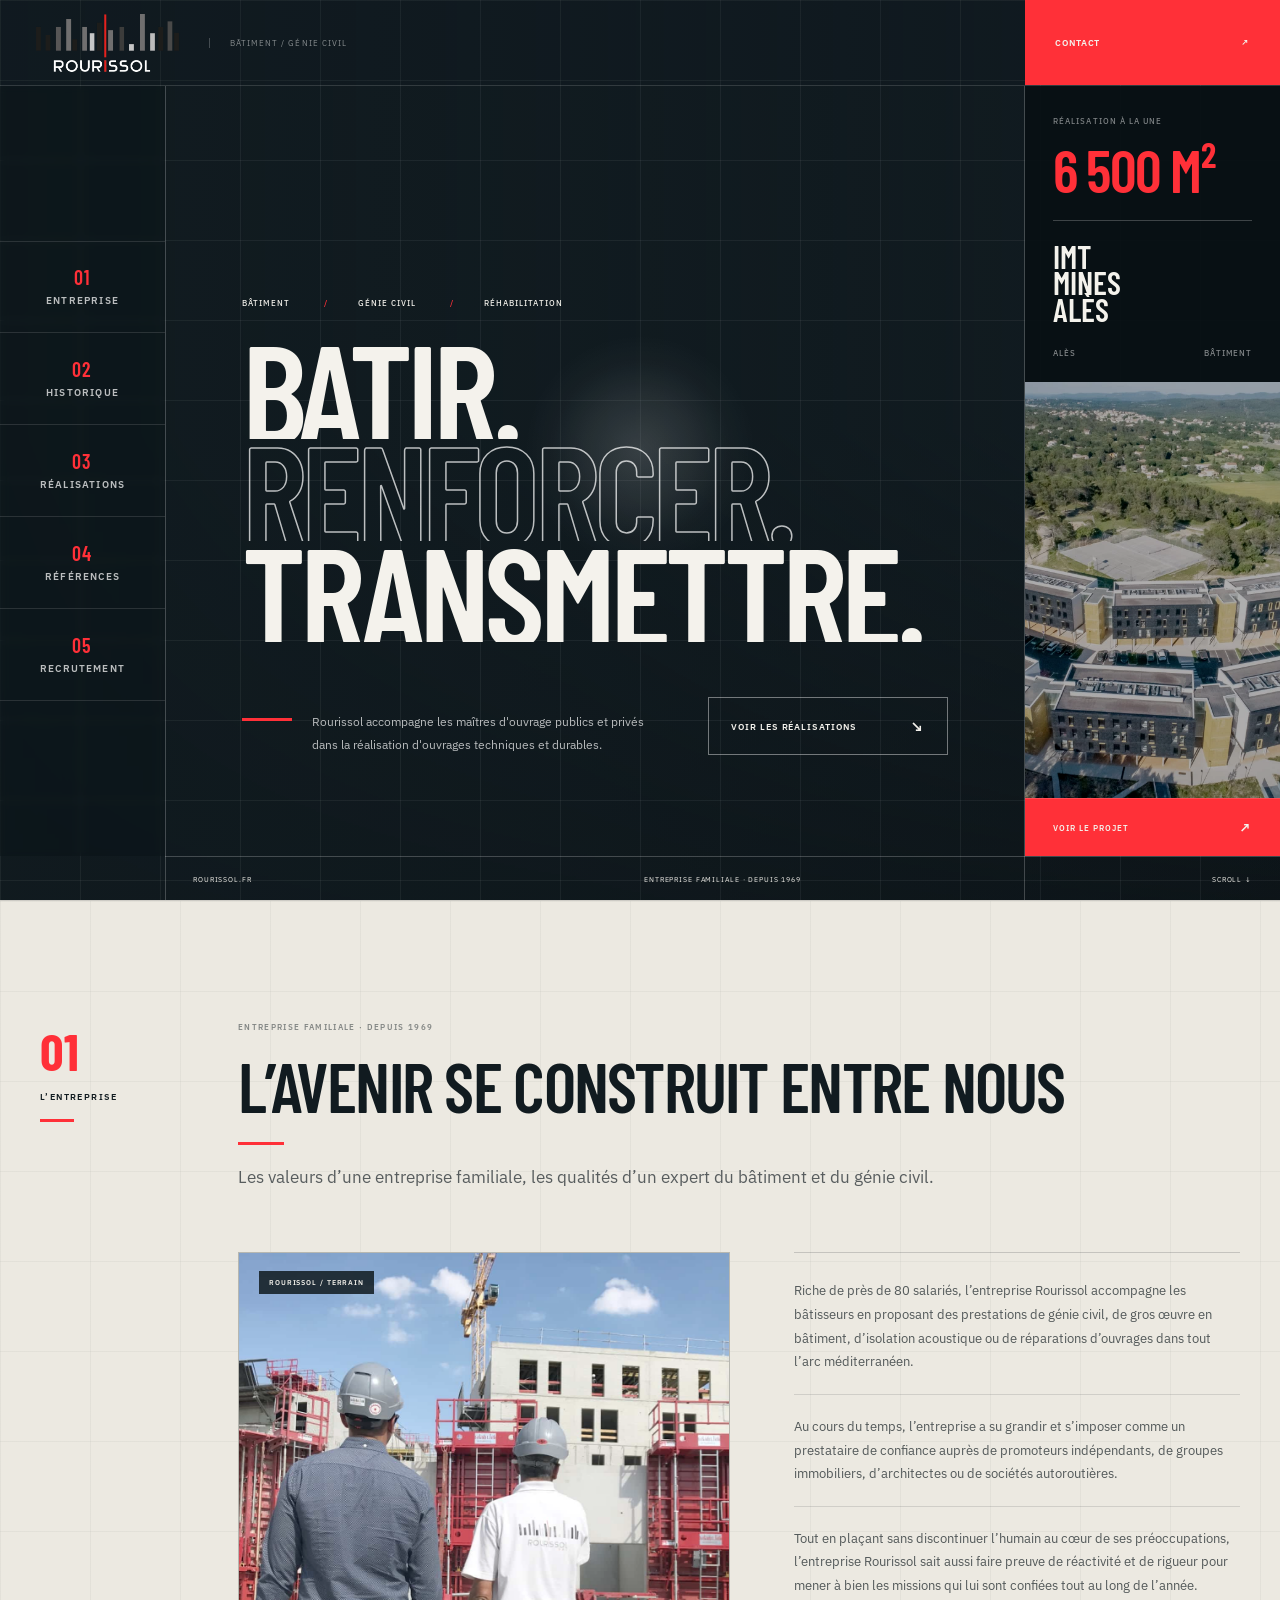
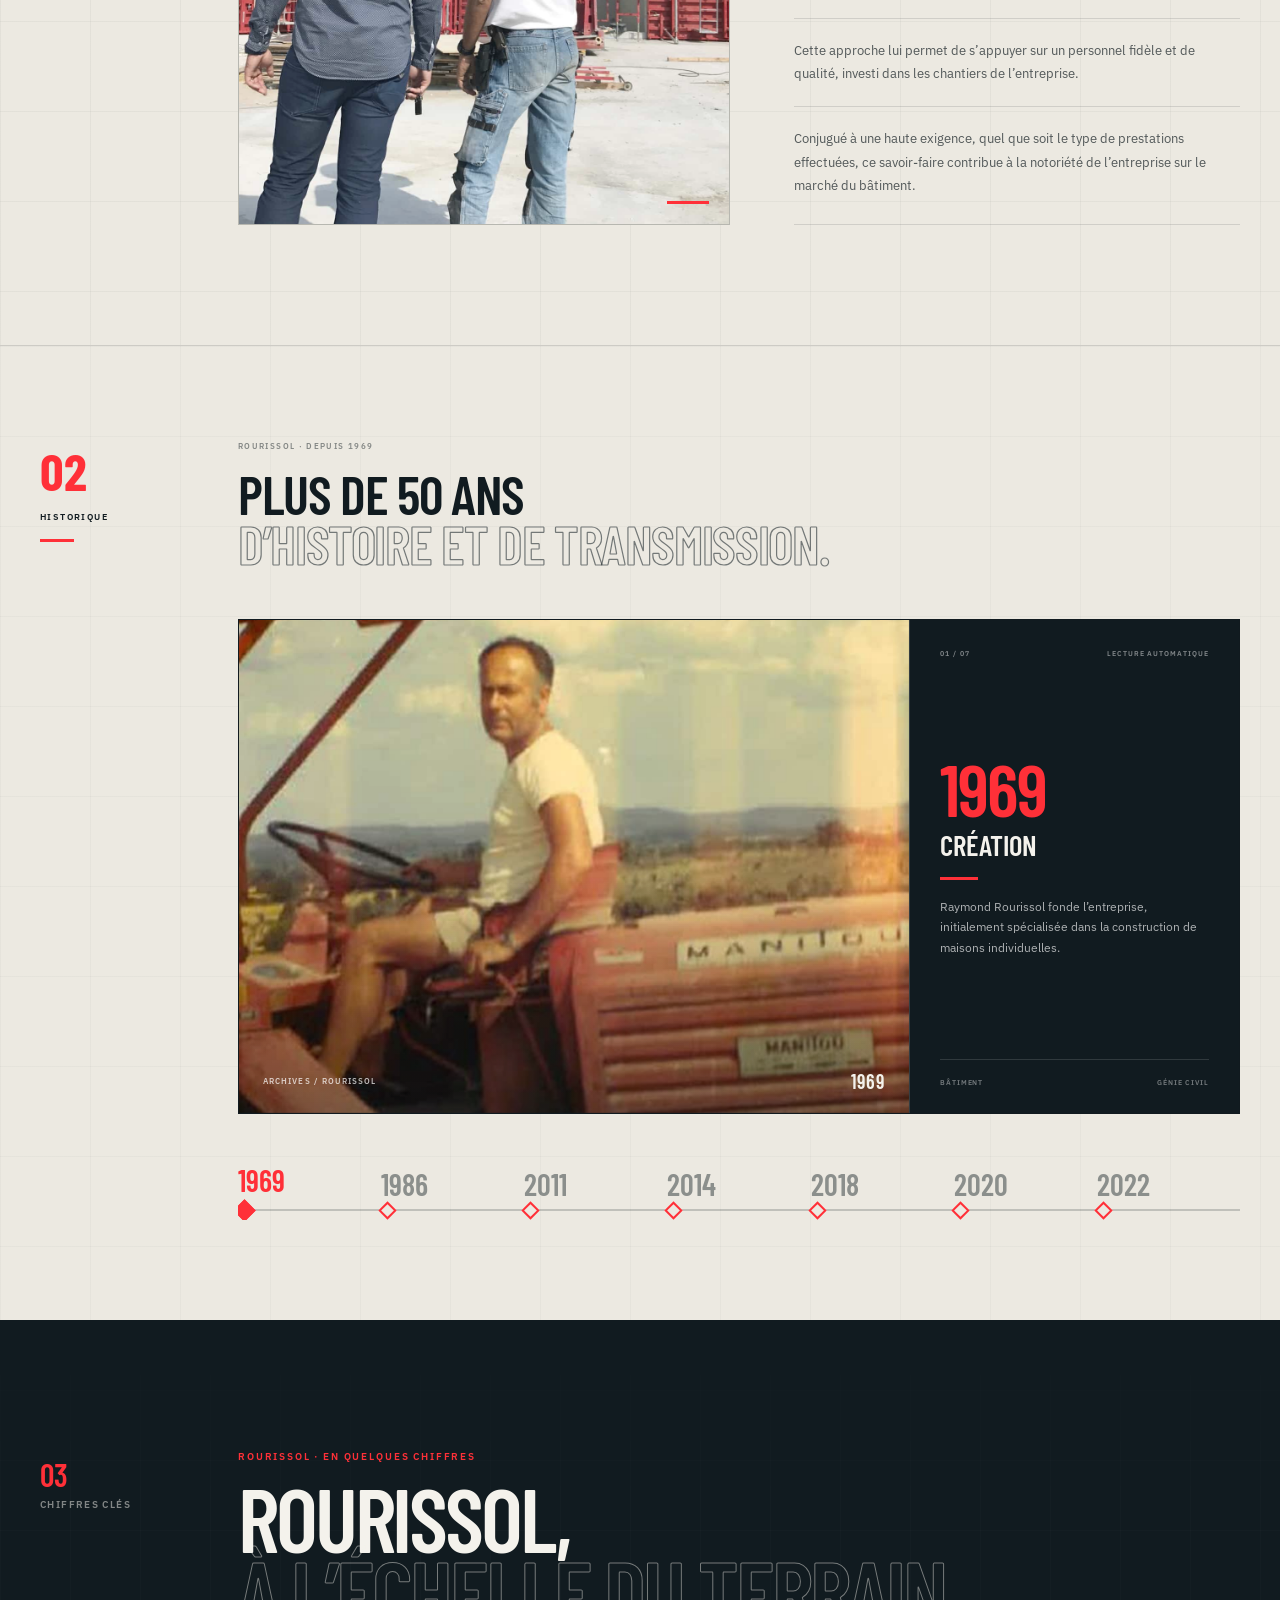
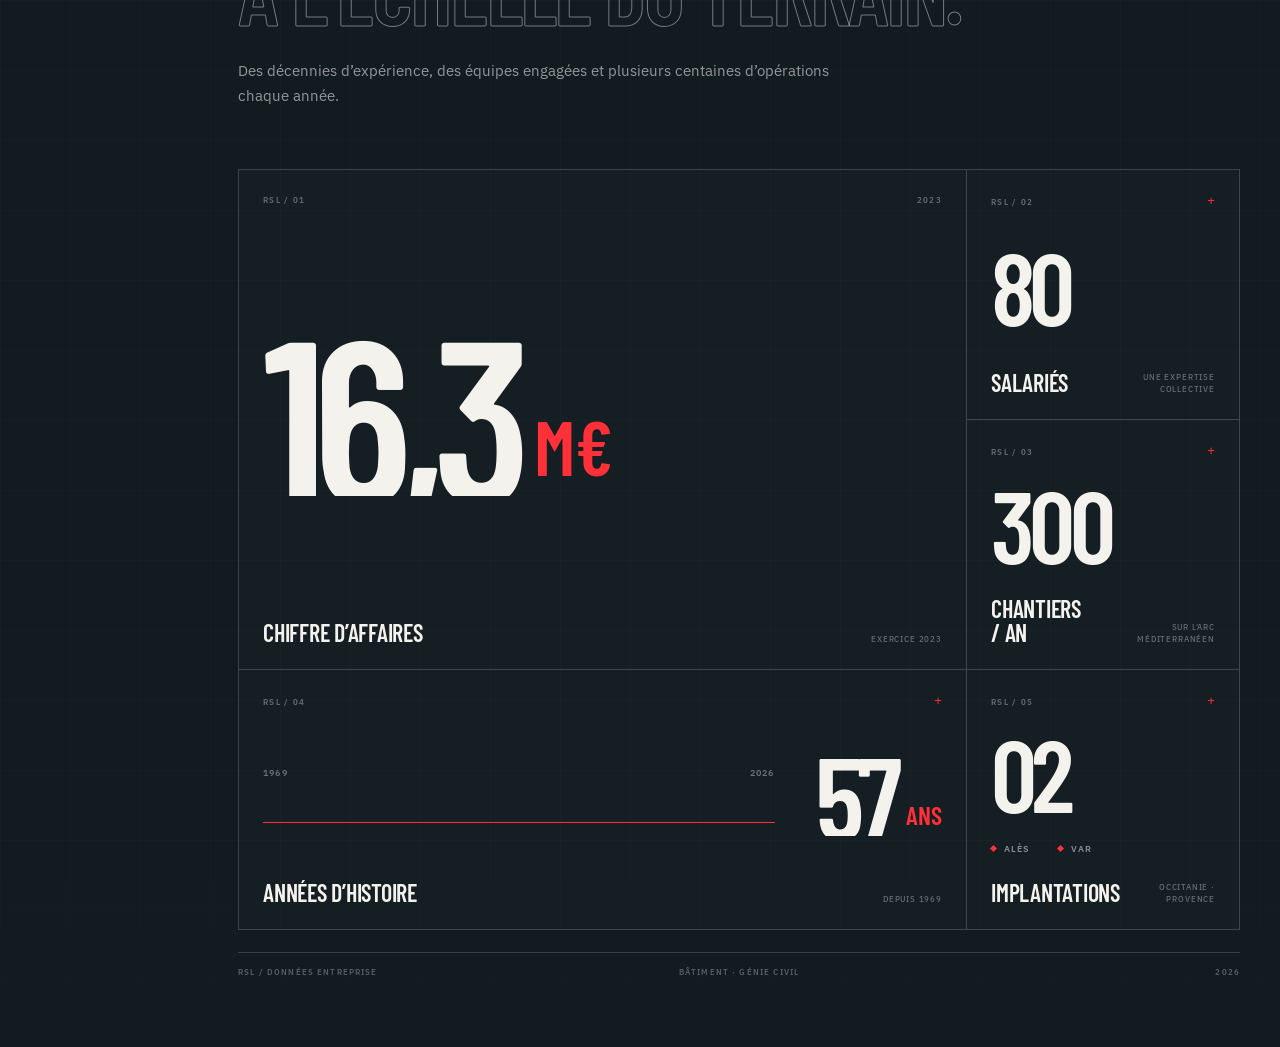
==== index.html @ c0a63f1e "Rourissol" ====
<!DOCTYPE html>
<html lang="fr">
  <head>
    <meta charset="UTF-8" />

    <meta name="viewport" content="width=device-width, initial-scale=1.0" />

    <title>Rourissol — Bâtiment & Génie Civil</title>

    <link rel="preconnect" href="https://fonts.googleapis.com" />
    <link rel="preconnect" href="https://fonts.gstatic.com" crossorigin />

    <link
      href="https://fonts.googleapis.com/css2?family=Barlow+Condensed:wght@400;500;600;700&family=IBM+Plex+Sans:wght@300;400;500;600&display=swap"
      rel="stylesheet"
    />

    <link rel="stylesheet" href="css/style.css">
    <link rel="stylesheet" href="css/historique.css">
    <link rel="stylesheet" href="css/historique-dial.css">
    <link rel="stylesheet" href="css/chiffres.css">
    <link rel="stylesheet" href="css/metiers.css">

</head>

  <body>
    <!-- =========================================
         OPENING
    ========================================== -->

    <div class="opening" aria-hidden="true">
      <div class="opening-grid"></div>

      <span class="opening-corner opening-corner-tl"></span>
      <span class="opening-corner opening-corner-tr"></span>
      <span class="opening-corner opening-corner-bl"></span>
      <span class="opening-corner opening-corner-br"></span>

      <div class="opening-top">
        <span> ENTREPRISE GÉNÉRALE </span>

        <span> BÂTIMENT / GÉNIE CIVIL </span>
      </div>

      <div class="opening-content">
        <span class="opening-reference"> REF. RSL / 2026 </span>

        <div class="opening-brand-mask">
          <img
            src="images/logo-rourissol.png"
            alt="Rourissol"
            class="opening-logo"
          />
        </div>

        <div class="opening-rule">
          <span></span>
        </div>

        <div class="opening-meta">
          <span> DEPUIS 1969 </span>

          <span> ARC MÉDITERRANÉEN </span>
        </div>
      </div>

      <div class="opening-coordinates">
        <span> 44°07' N </span>

        <span> 04°05' E </span>
      </div>

      <div class="opening-shutter"></div>
    </div>

    <!-- =========================================
     NAVBAR
========================================== -->

    <header class="navbar" id="site-navbar">
      <div class="navbar-left">
        <a href="#accueil" class="logo">
          <img src="images/logo-rourissol.png" alt="Rourissol" />
        </a>

        <span class="logo-meta"> Bâtiment / Génie civil </span>
      </div>

      <!-- NAVIGATION QUI APPARAÎT APRÈS LE HERO -->

      <nav class="navbar-main-nav" aria-label="Navigation principale">
        <a href="#entreprise" data-section="entreprise"> Entreprise </a>

        <a href="#historique" data-section="historique"> Historique </a>

        <a href="#realisations" data-section="realisations"> Réalisations </a>

        <a href="#references" data-section="references"> Références </a>

        <a href="#recrutement" data-section="recrutement"> Recrutement </a>
      </nav>

      <div class="navbar-actions">
        <!-- BURGER MOBILE -->

        <button
          class="navbar-burger"
          type="button"
          aria-label="Ouvrir le menu"
          aria-expanded="false"
          aria-controls="mobile-nav"
        >
          <span></span>
          <span></span>
        </button>

        <a href="#contact" class="nav-contact">
          <span> Contact </span>

          <span> ↗ </span>
        </a>
      </div>
    </header>

    <!-- =========================================
     MENU MOBILE
========================================== -->

    <nav class="mobile-nav" id="mobile-nav" aria-label="Navigation mobile">
      <a href="#entreprise">
        <span>01</span>
        Entreprise
      </a>

      <a href="#historique">
        <span>02</span>
        Historique
      </a>

      <a href="#realisations">
        <span>03</span>
        Réalisations
      </a>

      <a href="#references">
        <span>04</span>
        Références
      </a>

      <a href="#recrutement">
        <span>05</span>
        Recrutement
      </a>

      <a href="#contact" class="mobile-nav-contact">
        <span>06</span>
        Contact
        <span class="mobile-nav-contact-arrow">↗</span>
    </a>
    </nav>

    <main>
      <!-- =========================================
             HERO
        ========================================== -->

      <section class="hero" id="accueil">
        <div class="hero-media">
          <video
            autoplay
            muted
            loop
            playsinline
            preload="auto"
            aria-hidden="true"
          >
            <source src="media/hero-video.mp4" type="video/mp4" />
          </video>
        </div>

        <div class="hero-overlay"></div>

        <!-- TRAME TECHNIQUE -->

        <div class="technical-grid"></div>

        <!-- LIGNES LATÉRALES -->

        <div class="hero-rail hero-rail-left"></div>

        <div class="hero-rail hero-rail-right"></div>

        <div class="hero-layout">
          <!-- =========================
                     COLONNE GAUCHE
                ========================== -->

          <nav class="hero-side-nav">
            <a href="#entreprise">
              <span>01</span>
              Entreprise
            </a>

            <a href="#historique">
              <span>02</span>
              Historique
            </a>

            <a href="#realisations">
              <span>03</span>
              Réalisations
            </a>

            <a href="#references">
              <span>04</span>
              Références
            </a>

            <a href="#recrutement">
              <span>05</span>
              Recrutement
            </a>
          </nav>

          <!-- =========================
                     CONTENU
                ========================== -->

          <div class="hero-content">
            <div class="hero-topline">
              <span> BÂTIMENT </span>

              <span> GÉNIE CIVIL </span>

              <span> RÉHABILITATION </span>
            </div>

            <h1 class="hero-title">
              <span class="title-line">
                <span> BÂTIR. </span>
              </span>

              <span class="title-line title-line-outline">
                <span> RENFORCER. </span>
              </span>

              <span class="title-line">
                <span> TRANSMETTRE. </span>
              </span>
            </h1>

            <div class="hero-bottom">
              <div class="hero-description">
                <span class="hero-description-line"></span>

                <p>
                  Rourissol accompagne les maîtres d'ouvrage publics et privés
                  dans la réalisation d'ouvrages techniques et durables.
                </p>
              </div>

              <a href="#realisations" class="hero-cta">
                <span> Voir les réalisations </span>

                <span class="hero-cta-arrow"> ↘ </span>
              </a>
            </div>
          </div>

          <!-- =========================
                     FICHE PROJET
                ========================== -->

          <aside class="hero-project">
            <div class="hero-project-content">
              <span class="project-label"> Réalisation à la une </span>

              <div class="project-number">6 500 M²</div>

              <div class="project-separator"></div>

              <h2>
                IMT<br />
                MINES<br />
                ALÈS
              </h2>

              <div class="project-meta">
                <span>ALÈS</span>
                <span>BÂTIMENT</span>
              </div>
            </div>

            <div class="hero-project-bg">
              <div class="project-image-slider">
                <img src="images/hero-card-alaune.png" alt="IMT Mines Alès" />
              </div>
            </div>

            <a href="#realisations" class="project-link">
              <span>Voir le projet</span>
              <span>↗</span>
            </a>
          </aside>
        </div>

        <!-- =========================
                 FOOTER HERO
            ========================== -->

        <div class="hero-footer-line">
          <span> ROURISSOL.FR </span>

          <span class="hero-footer-center">
            ENTREPRISE FAMILIALE · DEPUIS 1969
          </span>

          <span> SCROLL ↓ </span>
        </div>
      </section>

      <section class="company-presentation" id="entreprise">
        <div class="section-grid"></div>

        <div class="company-presentation-inner">
          <div class="company-presentation-side">
            <span class="section-number">01</span>
            <span class="section-label">L’ENTREPRISE</span>
          </div>

          <div class="company-presentation-content">
            <div class="company-presentation-head">
              <h2>L’AVENIR SE CONSTRUIT ENTRE NOUS</h2>

              <p class="company-presentation-subtitle">
                Les valeurs d’une entreprise familiale, les qualités d’un expert
                du bâtiment et du génie civil.
              </p>
            </div>

            <div class="company-presentation-body">
              <div class="company-presentation-image">
                <img
                  src="images/image-presentation.png"
                  alt="Équipe Rourissol sur chantier"
                />
              </div>

              <div class="company-presentation-text">
                <p>
                  Riche de près de 80 salariés, l’entreprise Rourissol
                  accompagne les bâtisseurs en proposant des prestations de
                  génie civil, de gros œuvre en bâtiment, d’isolation acoustique
                  ou de réparations d’ouvrages dans tout l’arc méditerranéen.
                </p>

                <p>
                  Au cours du temps, l’entreprise a su grandir et s’imposer
                  comme un prestataire de confiance auprès de promoteurs
                  indépendants, de groupes immobiliers, d’architectes ou de
                  sociétés autoroutières.
                </p>

                <p>
                  Tout en plaçant sans discontinuer l’humain au cœur de ses
                  préoccupations, l’entreprise Rourissol sait aussi faire preuve
                  de réactivité et de rigueur pour mener à bien les missions qui
                  lui sont confiées tout au long de l’année.
                </p>

                <p>
                  Cette approche lui permet de s’appuyer sur un personnel fidèle
                  et de qualité, investi dans les chantiers de l’entreprise.
                </p>

                <p>
                  Conjugué à une haute exigence, quel que soit le type de
                  prestations effectuées, ce savoir-faire contribue à la
                  notoriété de l’entreprise sur le marché du bâtiment.
                </p>
              </div>
            </div>
          </div>
        </div>
      </section>

      <!-- =========================================
             HISTORIQUE
        ========================================== -->

    <section class="history-showcase" id="historique">
        <div class="history-showcase-grid"></div>

        <div class="history-showcase-inner">
          <!-- =========================
             INTRO
        ========================== -->

          <header class="history-showcase-header">
            <div class="history-section-index">
              <span class="history-section-number"> 02 </span>

              <span class="history-section-label"> Historique </span>
            </div>

            <div class="history-section-heading">
              <span class="history-eyebrow"> ROURISSOL · DEPUIS 1969 </span>

              <h2>
                PLUS DE 50 ANS
                <span>D’HISTOIRE ET DE TRANSMISSION.</span>
              </h2>
            </div>
          </header>

          <!-- =========================
             FOCUS / DIAPORAMA
        ========================== -->

          <div class="history-focus">
            <!-- IMAGE -->

            <div class="history-media">
              <img class="history-media-image" src="" alt="" />

              <div class="history-media-wipe" aria-hidden="true"></div>

              <div class="history-media-meta">
                <span> ARCHIVES / ROURISSOL </span>

                <span class="history-media-year"> 1969 </span>
              </div>
            </div>

            <!-- TEXTE -->

            <div class="history-copy">
              <div class="history-copy-top">
                <span class="history-counter"> 01 / 07 </span>

                <span class="history-status"> Lecture automatique </span>
              </div>

              <div class="history-copy-content">
                <span class="history-active-year"> 1969 </span>

                <h3 class="history-active-title">Création</h3>

                <p class="history-active-text">
                  Raymond Rourissol fonde l’entreprise.
                </p>
              </div>

              <div class="history-copy-bottom">
                <span> BÂTIMENT </span>

                <span> GÉNIE CIVIL </span>
              </div>
            </div>
          </div>

          <!-- =========================
             TIMELINE
        ========================== -->

          <div class="history-timeline-wrapper">
            <div
              class="history-timeline"
              role="group"
              aria-label="Chronologie Rourissol"
            >
              <div class="history-timeline-track">
                <span class="history-timeline-line"></span>

                <span class="history-timeline-progress"></span>
              </div>

              <div class="history-timeline-dates">
                <!-- généré automatiquement par historique.js -->
              </div>
            </div>
          </div>
        </div>
      </section>

    <!-- =========================================================
     03 — CHIFFRES CLÉS
========================================================== -->

<section
class="keyfigures"
id="chiffres"
>

<div
    class="keyfigures-grid"
    aria-hidden="true"
></div>


<div class="keyfigures-inner">

    <!-- =========================
         EN-TÊTE
    ========================== -->

    <header class="keyfigures-header">

        <div class="keyfigures-index">

            <span class="keyfigures-number">
                03
            </span>

            <span class="keyfigures-label">
                Chiffres clés
            </span>

        </div>


        <div class="keyfigures-heading">

            <span class="keyfigures-eyebrow">
                ROURISSOL · EN QUELQUES CHIFFRES
            </span>

            <h2>
                ROURISSOL,
                <span>
                    À L’ÉCHELLE DU TERRAIN.
                </span>
            </h2>

            <p>
                Des décennies d’expérience,
                des équipes engagées et plusieurs
                centaines d’opérations chaque année.
            </p>

        </div>

    </header>


    <!-- =========================
         GRILLE
    ========================== -->

    <div class="keyfigures-board">


        <!-- CA -->

        <article
            class="
                keyfigure-card
                keyfigure-card-main
            "
        >

            <div class="keyfigure-card-top">

                <span class="keyfigure-ref">
                    RSL / 01
                </span>

                <span class="keyfigure-year">
                    2023
                </span>

            </div>


            <div class="keyfigure-main-value">

                <span class="keyfigure-value">
                    16,3
                </span>

                <span class="keyfigure-unit">
                    M€
                </span>

            </div>


            <div class="keyfigure-card-bottom">

                <span class="keyfigure-title">
                    Chiffre d’affaires
                </span>

                <span class="keyfigure-meta">
                    Exercice 2023
                </span>

            </div>

        </article>


        <!-- SALARIÉS -->

        <article
            class="
                keyfigure-card
                keyfigure-card-employees
            "
        >

            <div class="keyfigure-card-top">

                <span class="keyfigure-ref">
                    RSL / 02
                </span>

                <span class="keyfigure-cross">
                    +
                </span>

            </div>


            <div class="keyfigure-standard-value">

                <span class="keyfigure-value">
                    80
                </span>

            </div>


            <div class="keyfigure-card-bottom">

                <span class="keyfigure-title">
                    Salariés
                </span>

                <span class="keyfigure-meta">
                    Une expertise collective
                </span>

            </div>

        </article>


        <!-- CHANTIERS -->

        <article
            class="
                keyfigure-card
                keyfigure-card-projects
            "
        >

            <div class="keyfigure-card-top">

                <span class="keyfigure-ref">
                    RSL / 03
                </span>

                <span class="keyfigure-cross">
                    +
                </span>

            </div>


            <div class="keyfigure-standard-value">

                <span class="keyfigure-value">
                    300
                </span>

            </div>


            <div class="keyfigure-card-bottom">

                <span class="keyfigure-title">
                    Chantiers / an
                </span>

                <span class="keyfigure-meta">
                    Sur l’Arc méditerranéen
                </span>

            </div>

        </article>


        <!-- HISTOIRE -->

        <article
            class="
                keyfigure-card
                keyfigure-card-history
            "
        >

            <div class="keyfigure-card-top">

                <span class="keyfigure-ref">
                    RSL / 04
                </span>

                <span class="keyfigure-cross">
                    +
                </span>

            </div>


            <div class="keyfigure-history-scale">

                <div class="keyfigure-history-years">

                    <span>
                        1969
                    </span>

                    <span>
                        2026
                    </span>

                </div>


                <div class="keyfigure-history-line">

                    <span
                        class="keyfigure-history-progress"
                    ></span>

                </div>


                <div class="keyfigure-history-value">

                    <span class="keyfigure-value">
                        57
                    </span>

                    <span class="keyfigure-history-unit">
                        ans
                    </span>

                </div>

            </div>


            <div class="keyfigure-card-bottom">

                <span class="keyfigure-title">
                    Années d’histoire
                </span>

                <span class="keyfigure-meta">
                    Depuis 1969
                </span>

            </div>

        </article>


        <!-- IMPLANTATIONS -->

        <article
            class="
                keyfigure-card
                keyfigure-card-locations
            "
        >

            <div class="keyfigure-card-top">

                <span class="keyfigure-ref">
                    RSL / 05
                </span>

                <span class="keyfigure-cross">
                    +
                </span>

            </div>


            <div class="keyfigure-location-value">

                <span class="keyfigure-value">
                    02
                </span>

            </div>


            <div class="keyfigure-locations">

                <span>
                    <i></i>
                    Alès
                </span>

                <span>
                    <i></i>
                    Var
                </span>

            </div>


            <div class="keyfigure-card-bottom">

                <span class="keyfigure-title">
                    Implantations
                </span>

                <span class="keyfigure-meta">
                    Occitanie · Provence
                </span>

            </div>

        </article>

    </div>


    <!-- =========================
         FOOTER TECHNIQUE
    ========================== -->

    <footer class="keyfigures-footer">

        <span>
            RSL / DONNÉES ENTREPRISE
        </span>

        <span>
            BÂTIMENT · GÉNIE CIVIL
        </span>

        <span>
            2026
        </span>

    </footer>

</div>

</section>
    </main>

    <script src="js/script.js"></script>
    <script src="js/historique.js"></script>
    <script src="js/historique-dial.js"></script>
    <script src="js/chiffres.js"></script>
    <script src="js/metiers.js"></script>
  </body>
</html>
---- css/style.css ----
/* =========================================================
   VARIABLES
========================================================= */

:root {
    --steel: #1e2b31;
    --steel-deep: #111b20;

    --concrete: #d8d5cc;
    --concrete-light: #ece9e1;

    --signal: #ff3038;
    --signal-dark: #d91f2a;

    --white: #f4f2ec;
    --black: #111416;

    --line-light: rgba(255, 255, 255, 0.22);
    --line-dark: rgba(17, 20, 22, 0.18);

    --navbar-height: 86px;
    --hero-footer-height: 44px;
    --side-nav-width: 165px;
    --project-width: 255px;

    --ease: cubic-bezier(0.22, 1, 0.36, 1);
}


/* =========================================================
   RESET
========================================================= */

* {
    margin: 0;
    padding: 0;
    box-sizing: border-box;
}

html {
    scroll-behavior: smooth;
}

body {
    min-height: 100vh;
    overflow-x: hidden;

    background: var(--steel);

    color: var(--white);

    font-family:
        "IBM Plex Sans",
        sans-serif;
}

a {
    color: inherit;
    text-decoration: none;
}

img,
video {
    display: block;
    width: 100%;
}


/* =========================================================
   HALO GLOBAL
========================================================= */

body::before {
    content: "";

    position: fixed;
    inset: 0;

    z-index: 4;

    pointer-events: none;

    background:
        radial-gradient(
            circle 160px at var(--halo-x, 50%) var(--halo-y, 50%),
            rgba(255, 255, 255, 0.16) 0%,
            rgba(255, 255, 255, 0.08) 35%,
            rgba(255, 255, 255, 0.025) 55%,
            transparent 72%
        );

    mix-blend-mode: screen;
}


/* =========================================================
   OPENING
========================================================= */

.opening {
    position: fixed;
    inset: 0;

    z-index: 9999;

    overflow: hidden;

    background: var(--steel-deep);
    color: var(--white);

    pointer-events: none;

    clip-path: inset(0 0 0 0);

    will-change: clip-path, opacity;

    animation:
        openingReveal 1.2s var(--ease) 1.9s forwards,
        openingRemove 0.01s linear 3.62s forwards;
}


/* =========================================================
   OPENING GRID
========================================================= */

.opening-grid {
    position: absolute;
    inset: 0;

    opacity: 0;

    background-image:
        linear-gradient(
            rgba(255, 255, 255, 0.055) 1px,
            transparent 1px
        ),
        linear-gradient(
            90deg,
            rgba(255, 255, 255, 0.055) 1px,
            transparent 1px
        );

    background-size: 70px 70px;

    animation:
        gridReveal
        0.8s
        ease
        0.1s
        forwards;
}


/* =========================================================
   OPENING CORNERS
========================================================= */

.opening-corner {
    width: 35px;
    height: 35px;

    position: absolute;

    z-index: 3;

    opacity: 0;

    animation:
        cornerReveal
        0.5s
        ease
        0.35s
        forwards;
}

.opening-corner-tl {
    top: 35px;
    left: 35px;

    border-top:
        2px solid
        rgba(255, 255, 255, 0.5);

    border-left:
        2px solid
        rgba(255, 255, 255, 0.5);
}

.opening-corner-tr {
    top: 35px;
    right: 35px;

    border-top:
        2px solid
        rgba(255, 255, 255, 0.5);

    border-right:
        2px solid
        rgba(255, 255, 255, 0.5);
}

.opening-corner-bl {
    bottom: 35px;
    left: 35px;

    border-bottom:
        2px solid
        rgba(255, 255, 255, 0.5);

    border-left:
        2px solid
        rgba(255, 255, 255, 0.5);
}

.opening-corner-br {
    right: 35px;
    bottom: 35px;

    border-right:
        2px solid
        rgba(255, 255, 255, 0.5);

    border-bottom:
        2px solid
        rgba(255, 255, 255, 0.5);
}


/* =========================================================
   OPENING TOP
========================================================= */

.opening-top {
    position: absolute;

    top: 40px;
    left: 50%;

    width: calc(100% - 160px);

    z-index: 3;

    display: flex;
    justify-content: space-between;

    transform: translateX(-50%);

    opacity: 0;

    font-size: 0.55rem;
    font-weight: 500;

    text-transform: uppercase;
    letter-spacing: 0.16em;

    animation:
        simpleReveal
        0.6s
        ease
        0.4s
        forwards;
}


/* =========================================================
   OPENING CONTENT
========================================================= */

.opening-content {
    width: min(900px, 82%);

    position: absolute;

    top: 50%;
    left: 50%;

    z-index: 5;

    transform: translate(-50%, -50%);
}

.opening-reference {
    display: block;

    margin-bottom: 15px;

    opacity: 0;

    font-size: 0.55rem;
    font-weight: 500;

    letter-spacing: 0.15em;

    animation:
        simpleReveal
        0.6s
        ease
        0.4s
        forwards;
}

.opening-brand-mask {
    overflow: hidden;

    display: flex;
    justify-content: center;
}

.opening-logo {
    width: clamp(280px, 38vw, 580px);
    height: auto;

    opacity: 0;

    transform: translateY(70px);

    animation:
        logoReveal
        1s
        var(--ease)
        0.5s
        forwards;
}


/* =========================================================
   OPENING RULE
========================================================= */

.opening-rule {
    width: 100%;
    height: 2px;

    margin-top: 35px;

    overflow: hidden;

    background:
        rgba(255, 255, 255, 0.12);
}

.opening-rule span {
    display: block;

    width: 0;
    height: 100%;

    background: var(--signal);

    animation:
        ruleDraw
        0.9s
        var(--ease)
        1s
        forwards;
}


/* =========================================================
   OPENING META
========================================================= */

.opening-meta {
    margin-top: 15px;

    display: flex;
    justify-content: space-between;

    opacity: 0;

    font-family:
        "Barlow Condensed",
        sans-serif;

    font-size: 0.78rem;
    font-weight: 600;

    letter-spacing: 0.1em;

    animation:
        simpleReveal
        0.5s
        ease
        1.25s
        forwards;
}


/* =========================================================
   OPENING COORDINATES
========================================================= */

.opening-coordinates {
    position: absolute;

    left: 40px;
    bottom: 45px;

    z-index: 4;

    display: flex;

    gap: 20px;

    opacity: 0;

    font-size: 0.52rem;

    letter-spacing: 0.12em;

    animation:
        simpleReveal
        0.5s
        ease
        0.7s
        forwards;
}


/* =========================================================
   OPENING SHUTTER
========================================================= */

.opening-shutter {
    position: absolute;
    inset: 0;

    z-index: 10;

    background: var(--steel-deep);

    transform: translateY(100%);

    will-change: transform;

    animation:
        shutterReveal
        0.8s
        var(--ease)
        1.85s
        forwards;
}


/* =========================================================
   OPENING KEYFRAMES
========================================================= */

@keyframes gridReveal {
    to {
        opacity: 1;
    }
}

@keyframes cornerReveal {
    from {
        opacity: 0;
        transform: scale(0.75);
    }

    to {
        opacity: 1;
        transform: scale(1);
    }
}

@keyframes simpleReveal {
    from {
        opacity: 0;
        transform: translateY(10px);
    }

    to {
        opacity: 1;
        transform: translateY(0);
    }
}

@keyframes logoReveal {
    to {
        opacity: 1;
        transform: translateY(0);
    }
}

@keyframes ruleDraw {
    to {
        width: 100%;
    }
}

@keyframes shutterReveal {
    from {
        transform: translateY(100%);
    }

    to {
        transform: translateY(0);
    }
}

@keyframes openingReveal {
    from {
        clip-path: inset(0 0 0 0);
    }

    to {
        clip-path: inset(0 0 100% 0);
    }
}

@keyframes openingRemove {
    to {
        visibility: hidden;
        opacity: 0;
    }
}


/* =========================================================
   NAVBAR
========================================================= */

.navbar {
    width: 100%;
    min-height: var(--navbar-height);

    position: absolute;

    top: 0;
    left: 0;

    z-index: 100;

    display: grid;

    grid-template-columns:
        1fr
        auto;

    align-items: stretch;

    border-bottom:
        1px solid
        var(--line-light);

    opacity: 0;

    animation:
        heroReveal
        0.8s
        var(--ease)
        2.65s
        forwards;
}


/* =========================================================
   NAVBAR LEFT
========================================================= */

.navbar-left {
    padding:
        0
        35px;

    display: flex;

    align-items: center;

    gap: 20px;
}

.logo {
    width: 155px;

    display: flex;
    align-items: center;

    flex-shrink: 0;
}

.logo img {
    width: 100%;
    height: auto;

    object-fit: contain;
}

.logo-meta {
    padding-left: 20px;

    border-left:
        1px solid
        var(--line-light);

    font-size: 0.5rem;

    text-transform: uppercase;

    letter-spacing: 0.13em;

    color:
        rgba(255, 255, 255, 0.5);
}


/* =========================================================
   NAVBAR CONTACT
========================================================= */

.nav-contact {
    width: var(--project-width);
    min-width: var(--project-width);
    padding:
        0
        30px;

    display: flex;

    justify-content: space-between;
    align-items: center;

    gap: 25px;

    background: var(--signal);

    color: var(--white);

    font-size: 0.57rem;
    font-weight: 600;

    text-transform: uppercase;

    letter-spacing: 0.1em;

    transition:
        background
        0.25s ease;
}

.nav-contact:hover {
    background: var(--signal-dark);
}


/* =========================================================
   HERO
========================================================= */

.hero {
    min-height: 100vh;

    position: relative;

    overflow: hidden;

    background: var(--steel-deep);

    color: var(--white);
}


/* =========================================================
   HERO VIDEO
========================================================= */

.hero-media {
    position: absolute;
    inset: 0;

    z-index: 0;

    overflow: hidden;
}

.hero-media video {
    width: 100%;
    height: 100%;

    object-fit: cover;

    opacity: 0;

    transform: scale(1.06);

    will-change:
        transform,
        opacity;

    animation:
        heroVideoReveal
        1.8s
        var(--ease)
        2.15s
        forwards;
}


/* =========================================================
   HERO OVERLAY
========================================================= */

.hero-overlay {
    position: absolute;
    inset: 0;

    z-index: 1;

    background:
        linear-gradient(
            90deg,
            rgba(17, 27, 32, 0.94) 0%,
            rgba(17, 27, 32, 0.74) 45%,
            rgba(17, 27, 32, 0.35) 100%
        ),
        linear-gradient(
            to top,
            rgba(10, 15, 18, 0.82) 0%,
            transparent 52%
        );
}


/* =========================================================
   TECHNICAL GRID
========================================================= */

.technical-grid {
    position: absolute;
    inset: 0;

    z-index: 2;

    pointer-events: none;

    background-image:
        linear-gradient(
            rgba(255, 255, 255, 0.055) 1px,
            transparent 1px
        ),
        linear-gradient(
            90deg,
            rgba(255, 255, 255, 0.055) 1px,
            transparent 1px
        );

    background-size:
        80px
        80px;
}


/* =========================================================
   HERO RAILS
========================================================= */

.hero-rail {
    position: absolute;

    top: var(--navbar-height);
    bottom: 0;

    z-index: 3;

    width: 1px;

    background: var(--line-light);

    pointer-events: none;
}

.hero-rail-left {
    left: var(--side-nav-width);
}

.hero-rail-right {
    right: var(--project-width);
}


/* =========================================================
   HERO LAYOUT
========================================================= */

.hero-layout {
    min-height: 100vh;

    position: relative;

    z-index: 5;

    display: grid;

    grid-template-columns:
        var(--side-nav-width)
        minmax(0, 1fr)
        var(--project-width);

    padding-top:
        var(--navbar-height);
}


/* =========================================================
   HERO SIDE NAV
========================================================= */

.hero-side-nav {
    width: var(--side-nav-width);

    height:
        calc(
            100vh
            - var(--navbar-height)
            - var(--hero-footer-height)
        );

    align-self: start;

    padding: 0;

    display: flex;

    flex-direction: column;

    justify-content: center;

    background:
        rgba(8, 16, 20, 0.32);

    /*
       Pas de border-right ici :
       la ligne verticale unique est .hero-rail-left.
       Ça évite le petit décalage de 1 px.
    */

    backdrop-filter:
        blur(3px);

    -webkit-backdrop-filter:
        blur(3px);

    opacity: 0;

    animation:
        heroReveal
        0.8s
        var(--ease)
        2.7s
        forwards;
}


/* =========================================================
   HERO SIDE NAV LINKS
========================================================= */

.hero-side-nav a {
    min-height: 92px;

    padding:
        18px
        10px;

    position: relative;

    display: flex;

    flex-direction: column;

    justify-content: center;
    align-items: center;

    gap: 7px;

    text-align: center;

    border-bottom:
        1px solid
        rgba(255, 255, 255, 0.12);

    color:
        rgba(255, 255, 255, 0.72);

    font-size: 0.62rem;
    font-weight: 600;

    text-transform: uppercase;

    letter-spacing: 0.12em;

    transition:
        color 0.25s ease,
        background 0.25s ease;
}

.hero-side-nav a:first-child {
    border-top:
        1px solid
        rgba(255, 255, 255, 0.12);
}

.hero-side-nav a span {
    font-family:
        "Barlow Condensed",
        sans-serif;

    font-size: 1.25rem;
    font-weight: 600;

    line-height: 1;

    color: var(--signal);
}

.hero-side-nav a::before {
    content: "";

    width: 3px;
    height: 0;

    position: absolute;

    top: 50%;
    left: 0;

    background: var(--signal);

    transform: translateY(-50%);

    transition:
        height
        0.3s
        var(--ease);
}

.hero-side-nav a:hover {
    color: var(--white);

    background:
        rgba(255, 255, 255, 0.055);
}

.hero-side-nav a:hover::before {
    height: 100%;
}


/* =========================================================
   HERO CONTENT
========================================================= */

.hero-content {
    align-self: end;

    padding:
        80px
        6vw
        145px;
}


/* =========================================================
   HERO TOP LINE
========================================================= */

.hero-topline {
    margin-bottom: 30px;

    display: flex;

    gap: 30px;

    opacity: 0;

    font-size: 0.52rem;
    font-weight: 500;

    letter-spacing: 0.13em;

    animation:
        heroReveal
        0.8s
        var(--ease)
        2.65s
        forwards;
}

.hero-topline span:not(:last-child)::after {
    content: " / ";

    margin-left: 30px;

    color: var(--signal);
}


/* =========================================================
   HERO TITLE
========================================================= */

.hero-title {
    font-family:
        "Barlow Condensed",
        sans-serif;

    font-size:
        clamp(
            5.8rem,
            11vw,
            11rem
        );

    font-weight: 600;

    line-height: 0.72;

    letter-spacing: -0.04em;

    text-transform: uppercase;
}

.title-line {
    display: block;

    overflow: hidden;
}

.title-line > span {
    display: block;

    transform:
        translateY(
            110%
        );

    animation:
        titleReveal
        1.1s
        var(--ease)
        forwards;
}

.title-line:nth-child(1) > span {
    animation-delay: 2.4s;
}

.title-line:nth-child(2) > span {
    animation-delay: 2.55s;
}

.title-line:nth-child(3) > span {
    animation-delay: 2.7s;
}

.title-line-outline {
    color: transparent;

    -webkit-text-stroke:
        1.5px
        rgba(255, 255, 255, 0.72);
}


/* =========================================================
   HERO BOTTOM
========================================================= */

.hero-bottom {
    margin-top: 55px;

    display: grid;

    grid-template-columns:
        minmax(
            260px,
            430px
        )
        auto;

    align-items: end;

    gap: 60px;

    opacity: 0;

    animation:
        heroReveal
        0.9s
        var(--ease)
        2.95s
        forwards;
}


/* =========================================================
   HERO DESCRIPTION
========================================================= */

.hero-description {
    display: grid;

    grid-template-columns:
        50px
        1fr;

    align-items: start;

    gap: 20px;
}

.hero-description-line {
    width: 50px;
    height: 3px;

    margin-top: 8px;

    background: var(--signal);
}

.hero-description p {
    font-size: 0.78rem;

    line-height: 1.8;

    color:
        rgba(255, 255, 255, 0.7);
}


/* =========================================================
   HERO CTA
========================================================= */

.hero-cta {
    min-width: 240px;
    min-height: 58px;

    padding:
        0
        22px;

    display: flex;

    align-items: center;
    justify-content: space-between;

    border:
        1px solid
        rgba(255, 255, 255, 0.42);

    font-size: 0.58rem;
    font-weight: 600;

    text-transform: uppercase;

    letter-spacing: 0.1em;

    transition:
        background 0.25s ease,
        color 0.25s ease;
}

.hero-cta:hover {
    background: var(--white);

    color: var(--steel-deep);
}

.hero-cta-arrow {
    font-size: 1rem;
}

/* =========================================================
   COMPANY
========================================================= */

.company {
    position: relative;

    overflow: hidden;

    padding:
        130px
        6vw
        150px;

    background:
        var(--concrete-light);

    color:
        var(--steel-deep);
}


/* =========================================================
   COMPANY GRID
========================================================= */

.company-grid {
    position: absolute;
    inset: 0;

    pointer-events: none;

    opacity: 0.7;

    background-image:
        linear-gradient(
            rgba(17, 27, 32, 0.055) 1px,
            transparent 1px
        ),
        linear-gradient(
            90deg,
            rgba(17, 27, 32, 0.055) 1px,
            transparent 1px
        );

    background-size:
        80px
        80px;
}


/* =========================================================
   COMPANY HEADER
========================================================= */

.company-header {
    position: relative;

    z-index: 1;

    display: grid;

    grid-template-columns:
        120px
        minmax(0, 1.2fr)
        minmax(280px, 0.65fr);

    gap: 60px;

    align-items: start;
}


/* =========================================================
   COMPANY INDEX
========================================================= */

.company-index {
    display: flex;

    flex-direction: column;

    gap: 8px;
}


.company-index span {
    font-family:
        "Barlow Condensed",
        sans-serif;

    font-size: 2rem;
    font-weight: 600;

    color:
        var(--signal);
}


.company-index p {
    font-size: 0.54rem;
    font-weight: 600;

    text-transform: uppercase;

    letter-spacing: 0.15em;
}


/* =========================================================
   COMPANY HEADING
========================================================= */

.company-kicker {
    display: block;

    margin-bottom: 28px;

    font-size: 0.55rem;
    font-weight: 600;

    letter-spacing: 0.16em;

    color:
        rgba(17, 27, 32, 0.55);
}


.company-heading h2 {
    max-width: 750px;

    font-family:
        "Barlow Condensed",
        sans-serif;

    font-size:
        clamp(
            5rem,
            8vw,
            9rem
        );

    font-weight: 600;

    line-height: 0.78;

    letter-spacing: -0.035em;

    text-transform: uppercase;
}


.company-heading h2 span {
    display: block;

    color: transparent;

    -webkit-text-stroke:
        1.5px
        rgba(17, 27, 32, 0.55);
}


/* =========================================================
   COMPANY INTRO
========================================================= */

.company-intro {
    padding-top: 45px;

    display: flex;

    flex-direction: column;

    gap: 24px;
}


.company-intro p {
    font-size: 0.82rem;

    line-height: 1.9;

    color:
        rgba(17, 27, 32, 0.68);
}


/* =========================================================
   COMPANY STATS
========================================================= */

.company-stats {
    position: relative;

    z-index: 1;

    margin-top: 110px;

    display: grid;

    grid-template-columns:
        repeat(4, 1fr);

    border-top:
        1px solid
        rgba(17, 27, 32, 0.2);

    border-bottom:
        1px solid
        rgba(17, 27, 32, 0.2);
}


.company-stat {
    min-height: 190px;

    padding:
        35px
        30px;

    display: flex;

    flex-direction: column;

    justify-content: space-between;

    border-right:
        1px solid
        rgba(17, 27, 32, 0.16);
}


.company-stat:first-child {
    border-left:
        1px solid
        rgba(17, 27, 32, 0.16);
}


.stat-value {
    font-family:
        "Barlow Condensed",
        sans-serif;

    font-size:
        clamp(
            3.8rem,
            5vw,
            6rem
        );

    font-weight: 600;

    line-height: 1;

    color:
        var(--signal);
}


.stat-label {
    font-size: 0.55rem;
    font-weight: 600;

    text-transform: uppercase;

    letter-spacing: 0.14em;

    color:
        rgba(17, 27, 32, 0.62);
}


/* =========================================================
   HISTORY
========================================================= */

.history {
    position: relative;

    z-index: 1;

    margin-top: 150px;
}


.history-heading {
    margin-bottom: 70px;

    display: flex;

    align-items: center;

    justify-content: space-between;
}


.history-heading span {
    font-family:
        "Barlow Condensed",
        sans-serif;

    font-size: 3rem;
    font-weight: 600;

    text-transform: uppercase;
}


.history-heading p {
    font-size: 0.55rem;

    text-transform: uppercase;

    letter-spacing: 0.14em;

    color:
        rgba(17, 27, 32, 0.5);
}


/* =========================================================
   HISTORY LINE
========================================================= */

.history-line {
    position: relative;

    display: grid;

    grid-template-columns:
        repeat(7, minmax(180px, 1fr));

    overflow-x: auto;

    scrollbar-width: none;
}


.history-line::-webkit-scrollbar {
    display: none;
}


.history-line::before {
    content: "";

    position: absolute;

    top: 61px;
    left: 0;
    right: 0;

    height: 1px;

    background:
        rgba(17, 27, 32, 0.25);
}


/* =========================================================
   HISTORY ITEM
========================================================= */

.history-item {
    min-width: 180px;

    position: relative;

    padding-right: 30px;
}


.history-year {
    display: block;

    margin-bottom: 27px;

    font-family:
        "Barlow Condensed",
        sans-serif;

    font-size: 2.3rem;
    font-weight: 600;

    line-height: 1;

    transition:
        color
        0.3s ease;
}


.history-point {
    width: 11px;
    height: 11px;

    position: relative;

    z-index: 2;

    display: block;

    margin-bottom: 35px;

    border:
        2px solid
        var(--signal);

    background:
        var(--concrete-light);

    transform:
        rotate(
            45deg
        );

    transition:
        background 0.3s ease,
        transform 0.3s var(--ease);
}


/* =========================================================
   HISTORY CONTENT
========================================================= */

.history-content {
    padding-top: 5px;
}


.history-number {
    display: block;

    margin-bottom: 14px;

    font-size: 0.48rem;

    letter-spacing: 0.12em;

    color:
        var(--signal);
}


.history-content h3 {
    margin-bottom: 15px;

    font-family:
        "Barlow Condensed",
        sans-serif;

    font-size: 1.25rem;
    font-weight: 600;

    line-height: 1;

    text-transform: uppercase;
}


.history-content p {
    max-width: 190px;

    font-size: 0.67rem;

    line-height: 1.7;

    color:
        rgba(17, 27, 32, 0.62);
}


/* =========================================================
   HISTORY HOVER
========================================================= */

.history-item:hover
.history-year {
    color:
        var(--signal);
}


.history-item:hover
.history-point {
    background:
        var(--signal);

    transform:
        rotate(
            45deg
        )
        scale(
            1.35
        );
}


/* =========================================================
   COMPANY TABLET
========================================================= */

@media (max-width: 1050px) {

    .company {
        padding:
            110px
            6vw;
    }


    .company-header {
        grid-template-columns:
            90px
            1fr;

        gap: 40px;
    }


    .company-intro {
        grid-column:
            2;

        max-width: 580px;

        padding-top: 0;
    }


    .company-stats {
        grid-template-columns:
            repeat(2, 1fr);
    }


    .company-stat:nth-child(2) {
        border-right: 0;
    }


    .history {
        margin-top: 110px;
    }

}


/* =========================================================
   COMPANY MOBILE
========================================================= */

@media (max-width: 650px) {

    .company {
        padding:
            85px
            6%
            100px;
    }


    .company-header {
        display: block;
    }


    .company-index {
        margin-bottom: 45px;
    }


    .company-heading h2 {
        font-size:
            clamp(
                4.2rem,
                18vw,
                6.2rem
            );
    }


    .company-intro {
        margin-top: 45px;

        padding: 0;
    }


    .company-stats {
        margin-top: 75px;

        grid-template-columns:
            1fr
            1fr;
    }


    .company-stat {
        min-height: 145px;

        padding:
            25px
            18px;
    }


    .stat-value {
        font-size: 3.2rem;
    }


    .history {
        margin-top: 90px;
    }


    .history-heading {
        margin-bottom: 50px;

        display: block;
    }


    .history-heading p {
        margin-top: 10px;
    }


    .history-line {
        grid-template-columns:
            repeat(7, 210px);
    }

}

/* =========================================================
   PROJECT ASIDE
========================================================= */

.hero-project {
    position: relative;

    /*
       Fallback vh + dvh moderne.
       La fiche s'arrête juste au-dessus du footer du hero.
    */
    height:
        calc(
            100vh
            - var(--navbar-height)
            - var(--hero-footer-height)
        );

    height:
        calc(
            100dvh
            - var(--navbar-height)
            - var(--hero-footer-height)
        );

    min-height: 0;

    align-self: start;

    overflow: hidden;

    display: grid;

    /*
       1 = infos
       2 = image flexible
       3 = bouton toujours visible
    */
    grid-template-rows:
        auto
        minmax(0, 1fr)
        58px;

    background:
        rgba(8, 16, 20, 0.92);

    opacity: 0;

    animation:
        heroReveal
        0.9s
        var(--ease)
        2.85s
        forwards;
}


/* =========================================================
   PROJECT CONTENT
========================================================= */

.hero-project-content {
    min-height: 0;

    padding:
        30px
        28px
        24px;

    position: relative;

    z-index: 2;

    display: flex;
    flex-direction: column;
}


.project-label {
    display: block;

    margin-bottom: 16px;

    font-size: 0.48rem;
    font-weight: 500;

    text-transform: uppercase;
    letter-spacing: 0.14em;

    color:
        rgba(
            255,
            255,
            255,
            0.48
        );
}


.project-number {
    margin: 0;

    font-family:
        "Barlow Condensed",
        sans-serif;

    font-size: 3.7rem;
    font-weight: 600;

    line-height: 0.95;

    letter-spacing: -0.03em;

    color:
        var(--signal);
}


.project-separator {
    width: 100%;
    height: 1px;

    margin:
        22px
        0;

    background:
        var(--line-light);
}


.hero-project h2 {
    margin: 0;

    font-family:
        "Barlow Condensed",
        sans-serif;

    font-size: 2rem;
    font-weight: 600;

    line-height: 0.82;

    text-transform: uppercase;

    color:
        var(--white);
}


.project-meta {
    margin-top: 26px;

    display: flex;
    justify-content: space-between;

    gap: 16px;

    font-size: 0.48rem;
    font-weight: 500;

    text-transform: uppercase;
    letter-spacing: 0.11em;

    color:
        rgba(
            255,
            255,
            255,
            0.5
        );
}


/* =========================================================
   PROJECT IMAGE
========================================================= */

.hero-project-bg {
    width: 100%;
    min-height: 0;

    position: relative;

    overflow: hidden;

    margin: 0;
    padding: 0;

    background:
        rgba(8, 16, 20, 0.96);
}


.project-image-slider {
    position: absolute;
    inset: 0;

    width: 100%;
    height: 100%;

    overflow: hidden;
}


.project-image-slider img {
    width: 100%;
    height: 100%;

    display: block;

    object-fit: cover;
    object-position: center;

    filter:
        brightness(0.68)
        saturate(0.8)
        contrast(1.05);

    transform:
        scale(
            1
        );

    transition:
        transform
        0.8s
        var(--ease);
}


.hero-project:hover
.project-image-slider img {
    transform:
        scale(
            1.04
        );
}


/* =========================================================
   PROJECT LINK — SOUS L'IMAGE
========================================================= */

.project-link {
    width: 100%;
    height: 58px;

    min-height: 58px;

    margin: 0;
    padding:
        0
        28px;

    display: flex;

    align-items: center;
    justify-content: space-between;

    gap: 20px;

    background:
        var(--signal);

    border-top:
        1px solid
        rgba(
            255,
            255,
            255,
            0.14
        );

    color:
        var(--white);

    font-size: 0.52rem;
    font-weight: 600;

    text-transform: uppercase;
    letter-spacing: 0.12em;

    transition:
        background
        0.3s ease,
        padding-left
        0.3s
        var(--ease);
}


.project-link span:last-child {
    font-size: 0.9rem;

    transition:
        transform
        0.3s
        var(--ease);
}


.project-link:hover {
    padding-left: 32px;

    background:
        var(--signal-dark);
}


.project-link:hover
span:last-child {
    transform:
        translate(
            3px,
            -3px
        );
}


/* =========================================================
   RESPONSIVE EN HAUTEUR — DESKTOP
========================================================= */

/*
   Quand DevTools est ouvert en bas ou sur un écran peu haut,
   on compacte les infos au lieu de faire disparaître
   l'image ou le bouton.
*/

@media (min-width: 1051px) and (max-height: 780px) {

    .hero-project {
        grid-template-rows:
            auto
            minmax(0, 1fr)
            50px;
    }

    .hero-project-content {
        padding:
            18px
            22px
            14px;
    }

    .project-label {
        margin-bottom: 8px;

        font-size: 0.42rem;
    }

    .project-number {
        font-size: 3rem;
    }

    .project-separator {
        margin:
            13px
            0;
    }

    .hero-project h2 {
        font-size: 1.65rem;
    }

    .project-meta {
        margin-top: 13px;

        font-size: 0.43rem;
    }

    .project-link {
        height: 50px;
        min-height: 50px;

        padding:
            0
            22px;
    }
}


@media (min-width: 1051px) and (max-height: 620px) {

    .hero-project {
        grid-template-rows:
            auto
            minmax(0, 1fr)
            44px;
    }

    .hero-project-content {
        padding:
            12px
            18px
            10px;
    }

    .project-label {
        margin-bottom: 5px;

        font-size: 0.38rem;
    }

    .project-number {
        font-size: 2.5rem;
    }

    .project-separator {
        margin:
            9px
            0;
    }

    .hero-project h2 {
        font-size: 1.4rem;
        line-height: 0.86;
    }

    .project-meta {
        margin-top: 9px;

        font-size: 0.38rem;
    }

    .project-link {
        height: 44px;
        min-height: 44px;

        padding:
            0
            18px;

        font-size: 0.46rem;
    }
}


/* =========================================================
   HERO FOOTER
========================================================= */

.hero-footer-line {
    min-height: var(--hero-footer-height);

    position: absolute;

    left: var(--side-nav-width);
    right: 0;
    bottom: 0;

    z-index: 8;

    padding:
        0
        28px;

    display: grid;

    grid-template-columns:
        1fr
        1fr
        1fr;

    align-items: center;

    border-top:
        1px solid
        var(--line-light);

    font-size: 0.46rem;

    letter-spacing: 0.12em;

    opacity: 0;

    animation:
        heroReveal
        0.7s
        ease
        3.1s
        forwards;
}

.hero-footer-center {
    text-align: center;
}

.hero-footer-line span:last-child {
    text-align: right;
}


/* =========================================================
   HERO KEYFRAMES
========================================================= */

@keyframes heroVideoReveal {
    to {
        opacity: 1;

        transform:
            scale(
                1
            );
    }
}

@keyframes heroReveal {
    from {
        opacity: 0;

        transform:
            translateY(
                18px
            );
    }

    to {
        opacity: 1;

        transform:
            translateY(
                0
            );
    }
}

@keyframes titleReveal {
    to {
        transform:
            translateY(
                0
            );
    }
}


/* =========================================================
   TABLET
========================================================= */

@media (max-width: 1050px) {

    :root {
        --side-nav-width: 125px;
    }

    .logo-meta {
        display: none;
    }

    .navbar-left {
        padding:
            0
            25px;
    }

    .hero-layout {
        grid-template-columns:
            var(--side-nav-width)
            1fr;
    }

    .hero-project {
        display: none;
    }

    .hero-rail-right {
        display: none;
    }

    .hero-side-nav a {
        min-height: 82px;

        padding:
            15px
            8px;

        font-size: 0.54rem;
    }

    .hero-side-nav a span {
        font-size: 1.05rem;
    }

    .hero-content {
        padding-left: 5vw;
        padding-right: 5vw;
    }
}


/* =========================================================
   MOBILE
========================================================= */

@media (max-width: 650px) {

    :root {
        --navbar-height: 72px;
        --side-nav-width: 0px;
    }

    .navbar {
        min-height:
            var(--navbar-height);
    }

    .navbar-left {
        min-width: 0;

        padding:
            0
            20px;
    }

    .logo {
        width: 125px;
    }

    .nav-contact {
        min-width: 105px;

        padding:
            0
            18px;
    }

    .hero-layout {
        display: block;

        padding-top:
            var(--navbar-height);
    }

    .hero-side-nav,
    .hero-rail {
        display: none;
    }

    .hero-content {
        min-height:
            calc(
                100dvh
                - var(--navbar-height)
            );
    
        padding:
            70px
            6%
            90px;
    
        display: flex;
    
        flex-direction: column;
    
        justify-content: center;
    }

    .hero-topline {
        flex-wrap: wrap;

        gap:
            7px
            12px;
    }

    .hero-topline span:not(:last-child)::after {
        margin-left: 12px;
    }

    .hero-title {
        width: 100%;
    
        font-size:
            clamp(
                3.8rem,
                19vw,
                6rem
            );
    
        line-height: 0.76;
    
        letter-spacing: -0.045em;
    }

    .hero-title .title-line {
        width: 100%;
    }

    .hero-bottom {
        grid-template-columns:
            1fr;

        gap: 30px;

        margin-top: 40px;
    }

    .hero-cta {
        width: 100%;
    }

    .hero-footer-line {
        left: 0;

        padding:
            0
            6%;

        grid-template-columns:
            1fr
            auto;
    }

    .hero-footer-center {
        display: none;
    }

    .opening-top {
        width:
            calc(
                100% - 60px
            );

        top: 25px;
    }

    .opening-content {
        width: 88%;
    }

    .opening-logo {
        width:
            clamp(
                220px,
                65vw,
                380px
            );
    }

    .opening-meta {
        font-size: 0.65rem;
    }

    .opening-coordinates {
        left: 25px;
        bottom: 30px;
    }
}


/* =========================================================
   TOUCH
========================================================= */

@media (pointer: coarse) {

    body::before {
        display: none;
    }
}


/* =========================================================
   ACCESSIBILITY
========================================================= */

@media (prefers-reduced-motion: reduce) {

    .opening {
        display: none;
    }

    .navbar,
    .hero-media video,
    .hero-side-nav,
    .hero-topline,
    .title-line > span,
    .hero-bottom,
    .hero-project,
    .hero-footer-line {
        opacity: 1;

        transform: none;

        animation: none;
    }
}

/* =========================================================
   RESPONSIVE — ÉCRANS PEU HAUTS / DEVTOOLS
========================================================= */

@media (min-width: 1051px) and (max-height: 700px) {

    /* HERO */

    .hero {
        height: 100dvh;
        min-height: 0;
    }


    .hero-layout {
        height: 100dvh;
        min-height: 0;

        padding-top:
            var(--navbar-height);
    }


    /* NAVIGATION GAUCHE */

    .hero-side-nav {
        height:
            calc(
                100dvh
                - var(--navbar-height)
                - var(--hero-footer-height)
            );

        justify-content: center;
    }


    .hero-side-nav a {
        min-height: 62px;

        padding:
            8px
            10px;

        gap: 4px;

        font-size: 0.48rem;
    }


    .hero-side-nav a span {
        font-size: 1rem;
    }


    /* CONTENU CENTRAL */

    .hero-content {
        padding:
            20px
            6vw
            58px;
    }


    .hero-topline {
        margin-bottom: 14px;
    }


    .hero-title {
        font-size:
            clamp(
                4rem,
                9vw,
                7.2rem
            );

        line-height: 0.72;
    }


    .hero-bottom {
        margin-top: 25px;

        gap: 30px;
    }


    /* FICHE PROJET */

    .hero-project {
        height:
            calc(
                100dvh
                - var(--navbar-height)
                - var(--hero-footer-height)
            );

        grid-template-rows:
            auto
            minmax(90px, 1fr)
            44px;
    }


    .hero-project-content {
        padding:
            12px
            18px
            10px;
    }


    .project-label {
        margin-bottom: 5px;

        font-size: 0.38rem;
    }


    .project-number {
        font-size: 2.45rem;
    }


    .project-separator {
        margin:
            8px
            0;
    }


    .hero-project h2 {
        font-size: 1.35rem;

        line-height: 0.85;
    }


    .project-meta {
        margin-top: 8px;

        font-size: 0.37rem;
    }


    .project-link {
        height: 44px;
        min-height: 44px;

        padding:
            0
            18px;

        font-size: 0.44rem;
    }

}

@media (min-width: 1051px) and (max-height: 520px) {

    .hero-title {
        font-size:
            clamp(
                3.3rem,
                7.5vw,
                5.5rem
            );
    }


    .hero-content {
        padding-bottom: 48px;
    }


    .hero-side-nav a {
        min-height: 50px;
    }


    .hero-project-content {
        padding:
            8px
            16px;
    }


    .project-label {
        display: none;
    }


    .project-number {
        font-size: 2rem;
    }


    .project-separator {
        margin:
            5px
            0;
    }


    .hero-project h2 {
        font-size: 1.1rem;
    }


    .project-meta {
        margin-top: 5px;
    }

}

/* =========================================================
   NAVBAR — GLOBAL
========================================================= */

.navbar {
    width: 100%;
    height: var(--navbar-height);

    position: fixed;

    top: 0;
    left: 0;

    z-index: 100;

    display: flex;

    align-items: stretch;
    justify-content: space-between;

    background:
        rgba(
            17,
            27,
            32,
            0.12
        );

    border-bottom:
        1px solid
        rgba(
            255,
            255,
            255,
            0.14
        );

    transition:
        background
        0.45s
        var(--ease),
        border-color
        0.45s
        var(--ease),
        backdrop-filter
        0.45s
        var(--ease);
}


/* =========================================================
   NAVBAR — APRÈS LE HERO
========================================================= */

.navbar.is-past-hero {
    background:
        rgba(
            17,
            27,
            32,
            0.96
        );

    border-bottom:
        1px solid
        rgba(
            255,
            255,
            255,
            0.12
        );

    backdrop-filter:
        blur(
            14px
        );

    -webkit-backdrop-filter:
        blur(
            14px
        );
}


/* =========================================================
   NAVBAR LEFT
========================================================= */

.navbar-left {
    height: 100%;

    display: flex;

    align-items: center;

    gap: 24px;

    padding-left: 30px;
}


.navbar-left .logo {
    display: flex;

    align-items: center;
}


.navbar-left .logo img {
    display: block;
}


.logo-meta {
    white-space: nowrap;
}


/* =========================================================
   NAVBAR MAIN NAV
========================================================= */

.navbar-main-nav {
    height: 100%;

    position: absolute;

    top: 0;
    left: 50%;

    display: flex;

    align-items: center;

    gap: clamp(
        22px,
        2.4vw,
        48px
    );

    opacity: 0;

    visibility: hidden;

    pointer-events: none;

    transform:
        translate(
            -50%,
            -12px
        );

    transition:
        opacity
        0.4s
        var(--ease),
        transform
        0.4s
        var(--ease),
        visibility
        0.4s;
}


/* APPARITION APRÈS HERO */

.navbar.is-past-hero
.navbar-main-nav {
    opacity: 1;

    visibility: visible;

    pointer-events: auto;

    transform:
        translate(
            -50%,
            0
        );
}


/* =========================================================
   NAVBAR LINKS
========================================================= */

.navbar-main-nav a {
    height: 100%;

    position: relative;

    display: flex;

    align-items: center;

    color:
        rgba(
            255,
            255,
            255,
            0.64
        );

    font-size: 0.54rem;
    font-weight: 600;

    text-transform: uppercase;

    letter-spacing: 0.12em;

    white-space: nowrap;

    transition:
        color
        0.3s
        ease;
}


.navbar-main-nav a::after {
    content: "";

    width: 0;
    height: 2px;

    position: absolute;

    left: 0;
    bottom: 0;

    background:
        var(--signal);

    transition:
        width
        0.35s
        var(--ease);
}


.navbar-main-nav a:hover {
    color:
        var(--white);
}


.navbar-main-nav a:hover::after {
    width: 100%;
}


/* SECTION ACTIVE */

.navbar-main-nav a.is-active {
    color:
        var(--white);
}


.navbar-main-nav a.is-active::after {
    width: 100%;
}


/* =========================================================
   NAVBAR ACTIONS
========================================================= */

.navbar-actions {
    height: 100%;

    margin-left: auto;

    display: flex;

    align-items: stretch;
}


/* =========================================================
   CONTACT
========================================================= */

.nav-contact {
    width:
        var(--project-width);

    min-width:
        var(--project-width);

    height: 100%;

    padding:
        0
        30px;

    display: flex;

    justify-content: space-between;
    align-items: center;

    gap: 25px;

    background:
        var(--signal);

    color:
        var(--white);

    font-size: 0.57rem;
    font-weight: 600;

    text-transform: uppercase;

    letter-spacing: 0.1em;

    transition:
        background
        0.3s
        ease;
}


.nav-contact:hover {
    background:
        var(--signal-dark);
}


/* =========================================================
   BURGER
========================================================= */

.navbar-burger {
    width: 72px;
    height: 100%;

    padding: 0;

    display: none;

    position: relative;

    border: 0;

    background:
        transparent;

    cursor: pointer;
}


.navbar-burger span {
    width: 22px;
    height: 1px;

    position: absolute;

    left: 50%;

    background:
        var(--white);

    transform:
        translateX(
            -50%
        );

    transition:
        transform
        0.35s
        var(--ease),
        top
        0.35s
        var(--ease);
}


.navbar-burger span:first-child {
    top:
        calc(
            50%
            - 4px
        );
}


.navbar-burger span:last-child {
    top:
        calc(
            50%
            + 4px
        );
}


/* BURGER OUVERT */

.navbar-burger.is-open
span:first-child {
    top: 50%;

    transform:
        translateX(
            -50%
        )
        rotate(
            45deg
        );
}


.navbar-burger.is-open
span:last-child {
    top: 50%;

    transform:
        translateX(
            -50%
        )
        rotate(
            -45deg
        );
}


/* =========================================================
   MOBILE NAV
========================================================= */

.mobile-nav {
    position: fixed;

    top:
        var(--navbar-height);

    left: 0;

    width: 100%;

    z-index: 95;

    display: none;

    background:
        var(--steel-deep);

    border-top:
        1px solid
        rgba(
            255,
            255,
            255,
            0.1
        );

    transform:
        translateY(
            -20px
        );

    opacity: 0;

    visibility: hidden;

    transition:
        transform
        0.4s
        var(--ease),
        opacity
        0.35s
        ease,
        visibility
        0.35s;
}


.mobile-nav.is-open {
    transform:
        translateY(
            0
        );

    opacity: 1;

    visibility: visible;
}


.mobile-nav a {
    min-height: 66px;

    padding:
        0
        6vw;

    display: flex;

    align-items: center;

    gap: 18px;

    border-bottom:
        1px solid
        rgba(
            255,
            255,
            255,
            0.09
        );

    color:
        rgba(
            255,
            255,
            255,
            0.72
        );

    font-size: 0.62rem;
    font-weight: 600;

    text-transform: uppercase;

    letter-spacing: 0.12em;
}

.mobile-nav-contact {
    margin-top: auto;

    position: relative;

    background:
        var(--signal);

    color:
        var(--white);

    border-top:
        0;
}


.mobile-nav-contact:hover {
    background:
        var(--signal-dark);
}


.mobile-nav-contact-arrow {
    margin-left: auto;

    font-size: 1rem;

    color:
        var(--white);
}


.mobile-nav a span {
    font-family:
        "Barlow Condensed",
        sans-serif;

    font-size: 1.2rem;

    color:
        var(--signal);
}


/* =========================================================
   NAVBAR RESPONSIVE
========================================================= */

@media (max-width: 1250px) {

    .navbar-main-nav {
        gap: 20px;
    }


    .navbar-main-nav a {
        font-size: 0.48rem;
    }

}



@media (max-width: 1050px) {

    .navbar-main-nav {
        display: none;
    }


    .navbar-burger {
        display: block;
    }


    .mobile-nav {
        display: block;
    }


    .nav-contact {
        width: 150px;

        min-width: 150px;

        padding:
            0
            22px;
    }

    .nav-contact {
        display: none;
    }
}



@media (max-width: 650px) {

    .navbar {
        height:
            var(--navbar-height);
    }


    .navbar-left {
        padding-left: 20px;

        gap: 12px;
    }


    .logo-meta {
        display: none;
    }


    .navbar-burger {
        width: 58px;
    }


    .nav-contact {
        width: 112px;

        min-width: 112px;

        padding:
            0
            16px;

        font-size: 0.5rem;
    }


    .mobile-nav a {
        min-height: 62px;

        padding:
            0
            22px;
    }

}

/* =========================================================
   COMPANY PRESENTATION — LIGHT
========================================================= */

.company-presentation {
    position: relative;

    overflow: hidden;

    padding:
        120px
        0
        120px;

    background:
        var(--concrete-light);

    color:
        var(--steel-deep);

    border-top:
        1px solid
        rgba(17, 27, 32, 0.14);
}


/* =========================================================
   COMPANY PRESENTATION — TECHNICAL GRID
========================================================= */

.company-presentation .section-grid {
    position: absolute;
    inset: 0;

    z-index: 0;

    pointer-events: none;

    background-image:
        linear-gradient(
            rgba(17, 27, 32, 0.055) 1px,
            transparent 1px
        ),
        linear-gradient(
            90deg,
            rgba(17, 27, 32, 0.055) 1px,
            transparent 1px
        );

    background-size:
        90px
        90px;

    opacity: 0.72;
}


/* =========================================================
   COMPANY PRESENTATION — LAYOUT
========================================================= */

.company-presentation-inner {
    width:
        min(
            1480px,
            calc(100% - 80px)
        );

    margin:
        0
        auto;

    position: relative;

    z-index: 2;

    display: grid;

    grid-template-columns:
        150px
        minmax(0, 1fr);

    gap: 48px;
}


/* =========================================================
   COMPANY PRESENTATION — SIDE INDEX
========================================================= */

.company-presentation-side {
    padding-top: 6px;

    display: flex;

    flex-direction: column;

    align-items: flex-start;
}


.company-presentation-side::after {
    content: "";

    width: 34px;
    height: 3px;

    margin-top: 16px;

    background:
        var(--signal);
}


.company-presentation-side .section-number {
    font-family:
        "Barlow Condensed",
        sans-serif;

    font-size: 3.25rem;
    font-weight: 700;

    line-height: 0.9;

    color:
        var(--signal);
}


.company-presentation-side .section-label {
    margin-top: 16px;

    font-size: 0.58rem;
    font-weight: 600;

    text-transform: uppercase;

    letter-spacing: 0.15em;

    color:
        var(--steel-deep);
}


/* =========================================================
   COMPANY PRESENTATION — CONTENT
========================================================= */

.company-presentation-content {
    min-width: 0;
}


/* =========================================================
   COMPANY PRESENTATION — HEADER
========================================================= */

.company-presentation-head {
    max-width: 1080px;

    margin-bottom: 62px;
}


.company-presentation-head::before {
    content: "ENTREPRISE FAMILIALE · DEPUIS 1969";

    display: block;

    margin-bottom: 22px;

    font-size: 0.52rem;
    font-weight: 600;

    text-transform: uppercase;

    letter-spacing: 0.16em;

    color:
        rgba(17, 27, 32, 0.48);
}


.company-presentation-head h2 {
    max-width: 1100px;

    margin: 0;

    font-family:
        "Barlow Condensed",
        sans-serif;

    font-size:
        clamp(
            3.6rem,
            5.4vw,
            5.8rem
        );

    font-weight: 600;

    line-height: 0.92;

    letter-spacing: -0.025em;

    text-transform: uppercase;

    color:
        var(--steel-deep);
}


.company-presentation-head h2::after {
    content: "";

    width: 46px;
    height: 3px;

    display: block;

    margin:
        24px
        0
        20px;

    background:
        var(--signal);
}


.company-presentation-subtitle {
    max-width: 760px;

    margin: 0;

    font-size:
        clamp(
            1rem,
            1.3vw,
            1.35rem
        );

    font-weight: 400;

    line-height: 1.55;

    color:
        rgba(17, 27, 32, 0.68);
}


/* =========================================================
   COMPANY PRESENTATION — BODY
========================================================= */

.company-presentation-body {
    display: grid;

    grid-template-columns:
        minmax(0, 1.05fr)
        minmax(380px, 0.95fr);

    gap:
        clamp(
            45px,
            5vw,
            80px
        );

    align-items: stretch;
}


/* =========================================================
   COMPANY PRESENTATION — IMAGE
========================================================= */

.company-presentation-image {
    min-height: 500px;

    position: relative;

    overflow: hidden;

    background:
        var(--concrete);

    border:
        1px solid
        rgba(17, 27, 32, 0.16);
}


.company-presentation-image::before {
    content: "ROURISSOL / TERRAIN";

    position: absolute;

    top: 18px;
    left: 20px;

    z-index: 2;

    padding:
        7px
        10px;

    background:
        rgba(17, 27, 32, 0.86);

    color:
        var(--white);

    font-size: 0.43rem;
    font-weight: 600;

    text-transform: uppercase;

    letter-spacing: 0.13em;
}


.company-presentation-image::after {
    content: "";

    width: 42px;
    height: 3px;

    position: absolute;

    right: 20px;
    bottom: 20px;

    z-index: 2;

    background:
        var(--signal);
}


.company-presentation-image img {
    width: 100%;
    height: 100%;

    min-height: 500px;

    display: block;

    object-fit: cover;

    filter:
        saturate(0.88)
        contrast(1.02);

    transition:
        transform
        0.9s
        var(--ease),
        filter
        0.6s
        ease;
}


.company-presentation-image:hover img {
    transform:
        scale(
            1.025
        );
}


/* =========================================================
   COMPANY PRESENTATION — TEXT
========================================================= */

.company-presentation-text {
    display: flex;

    flex-direction: column;

    justify-content: center;

    border-top:
        1px solid
        rgba(17, 27, 32, 0.18);
}


.company-presentation-text p {
    margin: 0;

    padding:
        20px
        0;

    border-bottom:
        1px solid
        rgba(17, 27, 32, 0.13);

    font-size: 0.82rem;

    line-height: 1.8;

    color:
        rgba(17, 27, 32, 0.7);
}


.company-presentation-text p:first-child {
    padding-top: 26px;
}


.company-presentation-text p:last-child {
    padding-bottom: 26px;
}


/* =========================================================
   COMPANY PRESENTATION — TABLET
========================================================= */

@media (max-width: 1050px) {

    .company-presentation {
        padding:
            100px
            0;
    }


    .company-presentation-inner {
        width:
            calc(
                100%
                - 56px
            );

        grid-template-columns:
            100px
            minmax(0, 1fr);

        gap: 32px;
    }


    .company-presentation-head {
        margin-bottom: 48px;
    }


    .company-presentation-body {
        grid-template-columns:
            1fr;

        gap: 34px;
    }


    .company-presentation-image,
    .company-presentation-image img {
        min-height: 440px;
    }


    .company-presentation-text {
        max-width: 760px;
    }

}


/* =========================================================
   COMPANY PRESENTATION — MOBILE
========================================================= */

@media (max-width: 650px) {

    .company-presentation {
        padding:
            75px
            0
            85px;
    }


    .company-presentation-inner {
        width:
            calc(
                100%
                - 36px
            );

        display: block;
    }


    .company-presentation-side {
        margin-bottom: 42px;

        padding: 0;

        flex-direction: row;

        align-items: baseline;

        gap: 14px;
    }


    .company-presentation-side::after {
        display: none;
    }


    .company-presentation-side .section-number {
        font-size: 2.5rem;
    }


    .company-presentation-side .section-label {
        margin: 0;

        font-size: 0.52rem;
    }


    .company-presentation-head {
        margin-bottom: 40px;
    }


    .company-presentation-head::before {
        margin-bottom: 16px;

        font-size: 0.44rem;
    }


    .company-presentation-head h2 {
        font-size:
            clamp(
                3rem,
                14vw,
                4.5rem
            );
    }


    .company-presentation-head h2::after {
        margin:
            18px
            0;
    }


    .company-presentation-subtitle {
        font-size: 1rem;

        line-height: 1.55;
    }


    .company-presentation-body {
        display: block;
    }


    .company-presentation-image {
        min-height: 310px;

        margin-bottom: 30px;
    }


    .company-presentation-image img {
        min-height: 310px;
    }


    .company-presentation-image::before {
        top: 12px;
        left: 12px;

        padding:
            6px
            8px;
    }


    .company-presentation-image::after {
        right: 12px;
        bottom: 12px;
    }


    .company-presentation-text p {
        padding:
            18px
            0;

        font-size: 0.78rem;

        line-height: 1.75;
    }

}
---- css/historique.css ----
/* =========================================================
   02 — HISTORIQUE
========================================================= */

.history-showcase {
    position: relative;
    overflow: hidden;

    padding:
        95px
        0
        100px;

    background:
        var(--concrete-light);

    color:
        var(--steel-deep);

    border-top:
        1px solid
        rgba(17, 27, 32, 0.14);
}


/* =========================================================
   TECHNICAL GRID
========================================================= */

.history-showcase-grid {
    position: absolute;
    inset: 0;

    z-index: 0;

    pointer-events: none;

    background-image:
        linear-gradient(
            rgba(17, 27, 32, 0.045) 1px,
            transparent 1px
        ),
        linear-gradient(
            90deg,
            rgba(17, 27, 32, 0.045) 1px,
            transparent 1px
        );

    background-size:
        90px
        90px;

    opacity: 0.72;
}


/* =========================================================
   INNER LAYOUT
   Même largeur / mêmes axes que la section Entreprise
========================================================= */

.history-showcase-inner {
    width:
        min(
            1480px,
            calc(100% - 80px)
        );

    margin:
        0
        auto;

    position: relative;

    z-index: 2;

    display: grid;

    grid-template-columns:
        150px
        minmax(0, 1fr);

    column-gap: 48px;
}


/* =========================================================
   HEADER
========================================================= */

.history-showcase-header {
    display: contents;
}


/* =========================================================
   SECTION INDEX
========================================================= */

.history-section-index {
    grid-column: 1;
    grid-row: 1;

    display: flex;

    flex-direction: column;

    align-items: flex-start;

    padding-top: 6px;
}


.history-section-number {
    font-family:
        "Barlow Condensed",
        sans-serif;

    font-size: 3.25rem;
    font-weight: 700;

    line-height: 0.9;

    color:
        var(--signal);
}


.history-section-label {
    margin-top: 16px;

    font-size: 0.58rem;
    font-weight: 600;

    text-transform: uppercase;

    letter-spacing: 0.15em;

    color:
        var(--steel-deep);
}


.history-section-index::after {
    content: "";

    width: 34px;
    height: 3px;

    margin-top: 16px;

    background:
        var(--signal);
}


/* =========================================================
   SECTION HEADING
========================================================= */

.history-section-heading {
    grid-column: 2;
    grid-row: 1;

    min-width: 0;

    margin-bottom: 50px;
}


.history-eyebrow {
    display: block;

    margin-bottom: 18px;

    font-size: 0.5rem;
    font-weight: 600;

    text-transform: uppercase;

    letter-spacing: 0.17em;

    color:
        rgba(17, 27, 32, 0.48);
}


.history-section-heading h2 {
    max-width: 920px;

    margin: 0;

    font-family:
        "Barlow Condensed",
        sans-serif;

    font-size:
        clamp(
            3rem,
            4.25vw,
            4.8rem
        );

    font-weight: 600;

    line-height: 0.92;

    letter-spacing: -0.025em;

    text-transform: uppercase;

    color:
        var(--steel-deep);
}


.history-section-heading h2 span {
    display: block;

    color:
        transparent;

    -webkit-text-stroke:
        1.2px
        rgba(17, 27, 32, 0.55);
}


/* =========================================================
   FOCUS / SCÈNE
========================================================= */

.history-focus {
    grid-column: 2;
    grid-row: 2;

    width: 100%;

    height:
        clamp(
            430px,
            55vh,
            560px
        );

    min-height: 430px;

    display: grid;

    grid-template-columns:
        minmax(0, 1.65fr)
        minmax(330px, 0.62fr);

    overflow: hidden;

    border:
        1px solid
        rgba(17, 27, 32, 0.18);

    background:
        var(--steel-deep);
}


/* =========================================================
   MEDIA
========================================================= */

.history-media {
    min-width: 0;
    min-height: 0;

    position: relative;

    overflow: hidden;

    background:
        var(--steel);
}


.history-media-image {
    width: 100%;
    height: 100%;

    position: absolute;
    inset: 0;

    display: block;

    object-fit: cover;

    opacity: 1;

    filter:
        saturate(0.82)
        contrast(1.04);

    transform:
        scale(1);

    transition:
        opacity
        0.36s
        ease,
        transform
        0.82s
        var(--ease);

    will-change:
        opacity,
        transform;
}


.history-focus:hover
.history-media-image {
    transform:
        scale(
            1.012
        );
}


/* état de sortie avant le changement d'image */

.history-media.is-switching
.history-media-image {
    opacity: 0;

    transform:
        scale(
            1.016
        );
}

/* =========================================================
   MEDIA SHADE
========================================================= */

.history-media::after {
    content: "";

    position: absolute;
    inset: 0;

    z-index: 1;

    pointer-events: none;

    background:
        linear-gradient(
            to top,
            rgba(8, 16, 20, 0.46),
            transparent 48%
        );
}


/* =========================================================
   MEDIA TRANSITION — CROSSFADE
========================================================= */

/*
   L'ancien panneau rouge est volontairement désactivé.
   La transition repose uniquement sur le fade de l'image
   et du texte.
*/

.history-media-wipe {
    display: none !important;

    background:
        transparent !important;

    animation:
        none !important;

    transform:
        none !important;
}


/* =========================================================
   MEDIA META
========================================================= */

.history-media-meta {
    position: absolute;

    left: 24px;
    right: 24px;
    bottom: 20px;

    z-index: 3;

    display: flex;

    justify-content: space-between;

    align-items: center;

    gap: 20px;

    font-size: 0.48rem;
    font-weight: 600;

    text-transform: uppercase;

    letter-spacing: 0.14em;

    color:
        rgba(255, 255, 255, 0.72);
}


.history-media-year {
    font-family:
        "Barlow Condensed",
        sans-serif;

    font-size: 1.25rem;
    font-weight: 600;

    letter-spacing: 0.05em;

    color:
        var(--white);
}


/* =========================================================
   COPY
========================================================= */

.history-copy {
    min-width: 0;
    min-height: 0;

    padding:
        28px
        30px
        26px;

    display: flex;

    flex-direction: column;

    justify-content: space-between;

    background:
        var(--steel-deep);

    color:
        var(--white);

    border-left:
        1px solid
        rgba(255, 255, 255, 0.15);
}


/* =========================================================
   COPY TOP
========================================================= */

.history-copy-top {
    display: flex;

    justify-content: space-between;

    align-items: flex-start;

    gap: 20px;

    font-size: 0.46rem;
    font-weight: 600;

    text-transform: uppercase;

    letter-spacing: 0.13em;

    color:
        rgba(255, 255, 255, 0.48);
}


.history-status {
    text-align: right;
}


/* =========================================================
   COPY CONTENT
========================================================= */

.history-copy-content {
    min-width: 0;

    opacity: 1;

    transform:
        translateY(
            0
        );

    transition:
        opacity
        0.28s
        ease,
        transform
        0.42s
        var(--ease);

    will-change:
        opacity,
        transform;
}


.history-copy-content.is-out {
    opacity: 0;

    transform:
        translateY(
            6px
        );
}

.history-active-year {
    display: block;

    margin-bottom: 12px;

    font-family:
        "Barlow Condensed",
        sans-serif;

    font-size:
        clamp(
            4rem,
            5.7vw,
            6.2rem
        );

    font-weight: 600;

    line-height: 0.85;

    letter-spacing: -0.025em;

    color:
        var(--signal);
}


.history-active-title {
    margin: 0;

    font-family:
        "Barlow Condensed",
        sans-serif;

    font-size:
        clamp(
            1.8rem,
            2.25vw,
            2.6rem
        );

    font-weight: 600;

    line-height: 1;

    text-transform: uppercase;

    color:
        var(--white);
}


.history-active-title::after {
    content: "";

    width: 38px;
    height: 3px;

    display: block;

    margin:
        17px
        0;

    background:
        var(--signal);
}


.history-active-text {
    max-width: 340px;

    margin: 0;

    font-size: 0.76rem;

    line-height: 1.7;

    color:
        rgba(255, 255, 255, 0.66);
}


/* =========================================================
   COPY BOTTOM
========================================================= */

.history-copy-bottom {
    padding-top: 18px;

    display: flex;

    justify-content: space-between;

    gap: 20px;

    border-top:
        1px solid
        rgba(255, 255, 255, 0.13);

    font-size: 0.44rem;
    font-weight: 600;

    text-transform: uppercase;

    letter-spacing: 0.13em;

    color:
        rgba(255, 255, 255, 0.42);
}


/* =========================================================
   TIMELINE WRAPPER
========================================================= */

.history-timeline-wrapper {
    grid-column: 2;
    grid-row: 3;

    width: 100%;

    margin-top: 30px;

    padding-top: 4px;

    overflow-x: auto;

    scrollbar-width: none;
}


.history-timeline-wrapper::-webkit-scrollbar {
    display: none;
}


.history-timeline {
    min-width: 900px;

    position: relative;
}


/* =========================================================
   TIMELINE TRACK
========================================================= */

.history-timeline-track {
    position: absolute;

    left: 0;
    right: 0;

    bottom: 9px;

    height: 2px;

    pointer-events: none;
}


.history-timeline-line,
.history-timeline-progress {
    height: 2px;

    position: absolute;

    top: 0;
    left: 0;
}


.history-timeline-line {
    width: 100%;

    background:
        rgba(17, 27, 32, 0.2);
}


.history-timeline-progress {
    width: 0;

    background:
        var(--signal);

    transition:
        width
        0.55s
        var(--ease);
}


/* =========================================================
   DATES
========================================================= */

.history-timeline-dates {
    display: grid;

    grid-template-columns:
        repeat(7, 1fr);
}


.history-date {
    min-height: 72px;

    padding: 0;

    position: relative;

    border: 0;

    background:
        transparent;

    color:
        rgba(17, 27, 32, 0.44);

    cursor: pointer;

    text-align: left;

    font-family:
        inherit;
}


.history-date-year {
    display: block;

    font-family:
        "Barlow Condensed",
        sans-serif;

    font-size: 1.9rem;
    font-weight: 600;

    line-height: 1;

    transition:
        color
        0.3s
        ease,
        transform
        0.35s
        var(--ease);
}


.history-date-marker {
    width: 13px;
    height: 13px;

    position: absolute;

    left: 0;
    bottom: 3px;

    z-index: 2;

    border:
        2px solid
        var(--signal);

    background:
        var(--concrete-light);

    transform:
        rotate(
            45deg
        );

    transition:
        background
        0.3s
        ease,
        transform
        0.35s
        var(--ease);
}


/* =========================================================
   ACTIVE DATE
========================================================= */

.history-date.is-active
.history-date-year {
    color:
        var(--signal);

    transform:
        translateY(
            -4px
        );
}


.history-date.is-active
.history-date-marker {
    background:
        var(--signal);

    transform:
        rotate(
            45deg
        )
        scale(
            1.22
        );
}


/* =========================================================
   HOVER
========================================================= */

@media (hover: hover) and (pointer: fine) {

    .history-date:hover
    .history-date-year {
        color:
            var(--signal);
    }


    .history-date:hover
    .history-date-marker {
        background:
            var(--signal);

        transform:
            rotate(
                45deg
            )
            scale(
                1.15
            );
    }

}


/* =========================================================
   TABLET
========================================================= */

@media (max-width: 1050px) {

    .history-showcase {
        padding:
            85px
            0
            90px;
    }


    .history-showcase-inner {
        width:
            calc(
                100%
                - 56px
            );

        grid-template-columns:
            100px
            minmax(0, 1fr);

        column-gap: 32px;
    }


    .history-section-heading {
        margin-bottom: 42px;
    }


    .history-focus {
        height: auto;
        min-height: 0;

        grid-template-columns:
            1fr;
    }


    .history-media {
        min-height: 400px;
    }


    .history-copy {
        min-height: 310px;

        border-left: 0;

        border-top:
            1px solid
            rgba(255, 255, 255, 0.13);
    }


    .history-timeline-wrapper {
        margin-top: 28px;
    }

}


/* =========================================================
   MOBILE
========================================================= */

@media (max-width: 650px) {

    .history-showcase {
        padding:
            70px
            0
            75px;
    }


    .history-showcase-inner {
        width:
            calc(
                100%
                - 36px
            );

        display: block;
    }


    .history-showcase-header {
        display: block;
    }


    .history-section-index {
        margin-bottom: 36px;

        padding: 0;

        flex-direction: row;

        align-items: baseline;

        gap: 14px;
    }


    .history-section-index::after {
        display: none;
    }


    .history-section-number {
        font-size: 2.5rem;
    }


    .history-section-label {
        margin: 0;

        font-size: 0.52rem;
    }


    .history-section-heading {
        margin-bottom: 36px;
    }


    .history-section-heading h2 {
        font-size:
            clamp(
                2.8rem,
                12vw,
                4rem
            );
    }


    .history-focus {
        width: 100%;
    }


    .history-media {
        min-height: 280px;
    }


    .history-media-meta {
        left: 16px;
        right: 16px;
        bottom: 14px;
    }


    .history-copy {
        min-height: 300px;

        padding:
            24px
            20px;
    }


    .history-active-year {
        font-size: 4rem;
    }


    .history-active-title {
        font-size: 1.8rem;
    }


    .history-timeline-wrapper {
        width: 100%;

        margin-top: 24px;
    }


    .history-timeline {
        min-width: 690px;
    }


    .history-date {
        min-height: 66px;
    }


    .history-date-year {
        font-size: 1.65rem;
    }

}


/* =========================================================
   REDUCED MOTION
========================================================= */

@media (prefers-reduced-motion: reduce) {

    .history-media-wipe {
        display: none;
    }


    .history-media-image,
    .history-copy-content,
    .history-timeline-progress,
    .history-date-year,
    .history-date-marker {
        transition: none;
        animation: none;
    }

}
---- css/historique-dial.css ----
/* =========================================================
   ROURISSOL — HISTORIQUE DIAL
   TABLETTE + MOBILE
========================================================= */

.history-dial {
    display: none;
}


/* =========================================================
   TABLETTE + MOBILE
========================================================= */

@media (max-width: 1050px) {

    /* On remplace uniquement la timeline classique */
    .history-timeline-wrapper {
        display: none !important;
    }


    .history-dial {
        grid-column: 2;

        width: 100%;
        max-width: 760px;

        margin:
            26px
            auto
            0;

        display: block;

        position: relative;

        user-select: none;
        -webkit-user-select: none;

        touch-action: pan-y;
    }


    /* =====================================================
       PETITE LÉGENDE
    ===================================================== */

    .history-dial-header {
        width: 100%;

        margin-bottom: 9px;

        display: grid;

        grid-template-columns:
            1fr
            auto
            1fr;

        align-items: center;

        font-size: 0.46rem;
        font-weight: 600;

        letter-spacing: 0.14em;

        text-transform: uppercase;

        color:
            rgba(17, 27, 32, 0.42);
    }


    .history-dial-header span:first-child {
        text-align: left;
    }


    .history-dial-header span:nth-child(2) {
        text-align: center;
    }


    .history-dial-header span:last-child {
        text-align: right;
    }


    /* =====================================================
       RAPPORTEUR
       Côté plat en haut / courbe dessous
    ===================================================== */

    .history-dial-shell {
        width: 100%;
        height: 230px;

        position: relative;

        overflow: hidden;

        cursor: grab;

        border:
            1px solid
            rgba(17, 27, 32, 0.16);

        border-top:
            0;

        border-radius:
            0
            0
            50%
            50%
            /
            0
            0
            94%
            94%;

        background:
            linear-gradient(
                to bottom,
                rgba(17, 27, 32, 0.018),
                rgba(17, 27, 32, 0.045)
            );
    }


    /* ligne plate contre la scène */

    .history-dial-shell::before {
        content: "";

        position: absolute;

        top: 0;
        left: 0;
        right: 0;

        z-index: 1;

        height: 1px;

        background:
            rgba(17, 27, 32, 0.22);
    }


    .history-dial.is-dragging
    .history-dial-shell {
        cursor: grabbing;
    }


    /* =====================================================
       GRILLE TRÈS DISCRÈTE
    ===================================================== */

    .history-dial-shell::after {
        content: "";

        position: absolute;
        inset: 0;

        z-index: 0;

        pointer-events: none;

        background-image:
            linear-gradient(
                rgba(17, 27, 32, 0.028) 1px,
                transparent 1px
            ),
            linear-gradient(
                90deg,
                rgba(17, 27, 32, 0.028) 1px,
                transparent 1px
            );

        background-size:
            38px
            38px;

        mask-image:
            linear-gradient(
                to bottom,
                black,
                transparent
            );
    }


    /* =====================================================
       ROTOR
    ===================================================== */

    .history-dial-rotor {
        position: absolute;
        inset: 0;

        z-index: 2;
    }


    /* =====================================================
       REPÈRE FIXE
    ===================================================== */

    .history-dial-index {
        width: 28px;
        height: 38px;

        position: absolute;

        left: 50%;
        bottom: 13px;

        z-index: 5;

        pointer-events: none;

        transform:
            translateX(-50%);
    }


    .history-dial-index::before {
        content: "";

        width: 1px;
        height: 24px;

        position: absolute;

        left: 50%;
        bottom: 0;

        background:
            var(--signal);

        transform:
            translateX(-50%);
    }


    .history-dial-index::after {
        content: "";

        width: 8px;
        height: 8px;

        position: absolute;

        left: 50%;
        bottom: 22px;

        background:
            var(--signal);

        transform:
            translateX(-50%)
            rotate(45deg);
    }


    /* =====================================================
       DATES
    ===================================================== */

    .history-dial-step {
        padding: 8px;

        position: absolute;

        border: 0;

        display: flex;

        flex-direction: column;

        align-items: center;

        gap: 8px;

        background:
            transparent;

        cursor: pointer;

        white-space: nowrap;

        transform:
            translate(-50%, -50%);

        opacity: 0;

        transition:
            opacity
            0.18s
            ease;

        -webkit-tap-highlight-color:
            transparent;
    }


    .history-dial-step-year {
        font-family:
            "Barlow Condensed",
            sans-serif;

        font-size: 1.25rem;
        font-weight: 600;

        line-height: 1;

        letter-spacing:
            -0.02em;

        color:
            rgba(17, 27, 32, 0.48);

        transition:
            color
            0.2s
            ease;
    }


    /* graduation */

    .history-dial-step-marker {
        width: 1px;
        height: 16px;

        display: block;

        background:
            rgba(17, 27, 32, 0.3);

        transition:
            height
            0.2s
            ease,
            background
            0.2s
            ease;
    }


    /* =====================================================
       DATE CENTRALE / ACTIVE
    ===================================================== */

    .history-dial-step.is-preview
    .history-dial-step-year {
        color:
            var(--signal);
    }


    .history-dial-step.is-preview
    .history-dial-step-marker {
        height: 23px;

        background:
            var(--signal);
    }


    /* =====================================================
       MASQUES LATÉRAUX
    ===================================================== */

    .history-dial-fade {
        width: 70px;

        position: absolute;

        top: 0;
        bottom: 0;

        z-index: 4;

        pointer-events: none;
    }


    .history-dial-fade-left {
        left: 0;

        background:
            linear-gradient(
                to right,
                var(--concrete-light),
                transparent
            );
    }


    .history-dial-fade-right {
        right: 0;

        background:
            linear-gradient(
                to left,
                var(--concrete-light),
                transparent
            );
    }


    /* =====================================================
       HINT
    ===================================================== */

    .history-dial-hint {
        margin-top: 12px;

        text-align: center;

        font-size: 0.44rem;
        font-weight: 600;

        letter-spacing: 0.14em;

        text-transform: uppercase;

        color:
            rgba(17, 27, 32, 0.34);
    }

}


/* =========================================================
   MOBILE
========================================================= */

@media (max-width: 650px) {

    .history-dial {
        width: 100%;

        margin-top: 22px;
    }


    .history-dial-header {
        margin-bottom: 7px;

        font-size: 0.42rem;
    }


    .history-dial-shell {
        height: 170px;

        border-radius:
            0
            0
            50%
            50%
            /
            0
            0
            90%
            90%;
    }


    .history-dial-step {
        gap: 6px;

        padding: 6px;
    }


    .history-dial-step-year {
        font-size: 1.05rem;
    }


    .history-dial-step-marker {
        height: 12px;
    }


    .history-dial-step.is-preview
    .history-dial-step-marker {
        height: 18px;
    }


    .history-dial-index {
        bottom: 8px;
    }


    .history-dial-fade {
        width: 38px;
    }


    .history-dial-hint {
        margin-top: 10px;

        font-size: 0.4rem;
    }

}


/* =========================================================
   REDUCED MOTION
========================================================= */

@media (prefers-reduced-motion: reduce) {

    .history-dial-step {
        transition: none;
    }

}
---- css/chiffres.css ----
/* =========================================================
   ROURISSOL — 03 CHIFFRES CLÉS
========================================================= */

.keyfigures {
    min-height:100vh;

    position:relative;

    overflow:hidden;

    padding:
        130px
        0
        70px;

    background:
        var(--steel-deep);

    color:
        var(--white);
}


/* =========================================================
   GRILLE TECHNIQUE DE FOND
========================================================= */

.keyfigures-grid {
    position:absolute;
    inset:0;

    pointer-events:none;

    opacity:.42;

    background-image:
        linear-gradient(
            rgba(255,255,255,.035) 1px,
            transparent 1px
        ),
        linear-gradient(
            90deg,
            rgba(255,255,255,.035) 1px,
            transparent 1px
        );

    background-size:
        70px
        70px;

    mask-image:
        linear-gradient(
            to bottom,
            transparent,
            black 15%,
            black 85%,
            transparent
        );
}


/* =========================================================
   CONTAINER
========================================================= */

.keyfigures-inner {
    width:
        min(
            1480px,
            calc(100% - 80px)
        );

    margin:
        0 auto;

    position:relative;
    z-index:2;

    display:grid;

    grid-template-columns:
        150px
        minmax(0,1fr);

    column-gap:
        48px;
}


/* =========================================================
   HEADER
========================================================= */

.keyfigures-header {
    display:contents;
}


.keyfigures-index {
    grid-column:1;
    grid-row:1;

    padding-top:8px;

    display:flex;

    flex-direction:column;

    align-items:flex-start;

    gap:8px;
}


.keyfigures-number {
    font-family:
        "Barlow Condensed",
        sans-serif;

    font-size:2rem;
    font-weight:600;

    line-height:1;

    color:
        var(--signal);
}


.keyfigures-label {
    font-size:.62rem;
    font-weight:600;

    letter-spacing:.14em;

    text-transform:uppercase;

    color:
        rgba(244,242,236,.5);
}


.keyfigures-heading {
    grid-column:2;
    grid-row:1;

    max-width:1080px;

    margin-bottom:60px;
}


.keyfigures-eyebrow {
    display:block;

    margin-bottom:18px;

    font-size:.64rem;
    font-weight:600;

    letter-spacing:.18em;

    text-transform:uppercase;

    color:
        var(--signal);
}


.keyfigures-heading h2 {
    max-width:1050px;

    margin:0;

    font-family:
        "Barlow Condensed",
        sans-serif;

    font-size:
        clamp(
            4.5rem,
            7vw,
            8.3rem
        );

    font-weight:600;

    line-height:.82;

    letter-spacing:-.035em;

    text-transform:uppercase;

    color:
        var(--white);
}


.keyfigures-heading h2 span {
    display:block;

    color:
        transparent;

    -webkit-text-stroke:
        1px
        rgba(244,242,236,.45);
}


.keyfigures-heading p {
    max-width:630px;

    margin:
        30px
        0
        0;

    font-size:.94rem;

    line-height:1.7;

    color:
        rgba(244,242,236,.58);
}


/* =========================================================
   BOARD
========================================================= */

.keyfigures-board {
    grid-column:2;
    grid-row:2;

    width:100%;

    display:grid;

    grid-template-columns:
        1.25fr
        .75fr
        .75fr;

    grid-template-rows:
        250px
        250px
        260px;

    border-top:
        1px solid
        rgba(255,255,255,.18);

    border-left:
        1px solid
        rgba(255,255,255,.18);
}


/* =========================================================
   CARDS
========================================================= */

.keyfigure-card {
    min-width:0;

    position:relative;

    overflow:hidden;

    padding:24px;

    border-right:
        1px solid
        rgba(255,255,255,.18);

    border-bottom:
        1px solid
        rgba(255,255,255,.18);

    display:flex;

    flex-direction:column;

    justify-content:space-between;

    background:
        rgba(255,255,255,.012);

    transition:
        background
        .45s
        var(--ease);
}


.keyfigure-card::before {
    content:"";

    width:0;
    height:2px;

    position:absolute;

    top:0;
    left:0;

    background:
        var(--signal);

    transition:
        width
        .8s
        var(--ease);
}


.keyfigure-card:hover {
    background:
        rgba(255,255,255,.035);
}


.keyfigure-card:hover::before {
    width:100%;
}


/* =========================================================
   POSITIONNEMENT
========================================================= */

.keyfigure-card-main {
    grid-column:1 / 3;
    grid-row:1 / 3;
}


.keyfigure-card-employees {
    grid-column:3;
    grid-row:1;
}


.keyfigure-card-projects {
    grid-column:3;
    grid-row:2;
}


.keyfigure-card-history {
    grid-column:1 / 3;
    grid-row:3;
}


.keyfigure-card-locations {
    grid-column:3;
    grid-row:3;
}


/* =========================================================
   TOP
========================================================= */

.keyfigure-card-top {
    display:flex;

    justify-content:space-between;

    align-items:center;

    gap:20px;
}


.keyfigure-ref,
.keyfigure-year {
    font-size:.52rem;
    font-weight:600;

    letter-spacing:.16em;

    text-transform:uppercase;

    color:
        rgba(244,242,236,.38);
}


.keyfigure-cross {
    font-family:
        "IBM Plex Mono",
        monospace;

    font-size:.8rem;

    color:
        var(--signal);
}


/* =========================================================
   VALEUR PRINCIPALE
========================================================= */

.keyfigure-main-value {
    display:flex;

    align-items:flex-end;

    gap:16px;

    overflow:hidden;
}


.keyfigure-value {
    display:inline-block;

    font-family:
        "Barlow Condensed",
        sans-serif;

    font-weight:600;

    line-height:.72;

    letter-spacing:-.055em;

    color:
        var(--white);
}


.keyfigure-main-value
.keyfigure-value {
    font-size:
        clamp(
            9rem,
            18vw,
            19rem
        );
}


.keyfigure-unit {
    margin-bottom:
        clamp(
            8px,
            1.5vw,
            22px
        );

    font-family:
        "Barlow Condensed",
        sans-serif;

    font-size:
        clamp(
            3rem,
            6vw,
            6rem
        );

    font-weight:600;

    line-height:.8;

    color:
        var(--signal);
}


/* =========================================================
   STANDARD VALUES
========================================================= */

.keyfigure-standard-value {
    overflow:hidden;
}


.keyfigure-standard-value
.keyfigure-value {
    font-size:
        clamp(
            6rem,
            8vw,
            9rem
        );
}


/* =========================================================
   BOTTOM
========================================================= */

.keyfigure-card-bottom {
    display:flex;

    justify-content:space-between;

    align-items:flex-end;

    gap:30px;
}


.keyfigure-title {
    font-family:
        "Barlow Condensed",
        sans-serif;

    font-size:1.5rem;
    font-weight:600;

    line-height:1;

    letter-spacing:-.01em;

    text-transform:uppercase;

    color:
        var(--white);
}


.keyfigure-meta {
    max-width:170px;

    font-size:.52rem;
    font-weight:500;

    line-height:1.45;

    letter-spacing:.1em;

    text-align:right;

    text-transform:uppercase;

    color:
        rgba(244,242,236,.38);
}


/* =========================================================
   HISTORY
========================================================= */

.keyfigure-history-scale {
    width:100%;

    display:grid;

    grid-template-columns:
        minmax(0,1fr)
        auto;

    grid-template-rows:
        auto
        auto;

    column-gap:40px;

    align-items:center;
}


.keyfigure-history-years {
    grid-column:1;
    grid-row:1;

    display:flex;

    justify-content:space-between;

    align-items:center;

    margin-bottom:16px;

    font-size:.55rem;
    font-weight:600;

    letter-spacing:.14em;

    color:
        rgba(244,242,236,.4);
}


.keyfigure-history-line {
    grid-column:1;
    grid-row:2;

    height:1px;

    position:relative;

    overflow:hidden;

    background:
        rgba(255,255,255,.2);
}


.keyfigure-history-progress {
    width:0;
    height:100%;

    display:block;

    background:
        var(--signal);

    transition:
        width
        1.3s
        var(--ease);
}


.keyfigure-history-value {
    grid-column:2;
    grid-row:1 / 3;

    display:flex;

    align-items:flex-end;

    gap:10px;

    overflow:hidden;
}


.keyfigure-history-value
.keyfigure-value {
    font-size:
        clamp(
            6rem,
            9vw,
            10rem
        );
}


.keyfigure-history-unit {
    margin-bottom:6px;

    font-family:
        "Barlow Condensed",
        sans-serif;

    font-size:1.6rem;
    font-weight:600;

    text-transform:uppercase;

    color:
        var(--signal);
}


/* =========================================================
   LOCATIONS
========================================================= */

.keyfigure-location-value {
    overflow:hidden;
}


.keyfigure-location-value
.keyfigure-value {
    font-size:
        clamp(
            6rem,
            8vw,
            9rem
        );
}


.keyfigure-locations {
    display:flex;

    gap:28px;
}


.keyfigure-locations span {
    display:flex;

    align-items:center;

    gap:8px;

    font-size:.54rem;
    font-weight:600;

    letter-spacing:.12em;

    text-transform:uppercase;

    color:
        rgba(244,242,236,.52);
}


.keyfigure-locations i {
    width:5px;
    height:5px;

    display:block;

    background:
        var(--signal);

    transform:
        rotate(45deg);
}


/* =========================================================
   FOOTER
========================================================= */

.keyfigures-footer {
    grid-column:2;
    grid-row:3;

    margin-top:22px;

    padding-top:14px;

    display:grid;

    grid-template-columns:
        1fr
        auto
        1fr;

    align-items:center;

    border-top:
        1px solid
        rgba(255,255,255,.16);

    font-size:.48rem;
    font-weight:600;

    letter-spacing:.15em;

    text-transform:uppercase;

    color:
        rgba(244,242,236,.32);
}


.keyfigures-footer span:nth-child(2) {
    text-align:center;
}


.keyfigures-footer span:last-child {
    text-align:right;
}


/* =========================================================
   ANIMATION — ÉTAT INITIAL
========================================================= */

.keyfigures
.keyfigures-index,
.keyfigures
.keyfigures-heading,
.keyfigures
.keyfigure-card,
.keyfigures
.keyfigures-footer {
    opacity:0;

    transform:
        translateY(24px);
}


.keyfigures
.keyfigure-value,
.keyfigures
.keyfigure-unit,
.keyfigures
.keyfigure-history-unit {
    transform:
        translateY(110%);
}


/* =========================================================
   ANIMATION — SECTION VISIBLE
========================================================= */

.keyfigures.is-visible
.keyfigures-index,
.keyfigures.is-visible
.keyfigures-heading,
.keyfigures.is-visible
.keyfigure-card,
.keyfigures.is-visible
.keyfigures-footer {
    opacity:1;

    transform:
        translateY(0);

    transition:
        opacity
        .8s
        var(--ease),
        transform
        .9s
        var(--ease);
}


.keyfigures.is-visible
.keyfigures-heading {
    transition-delay:.08s;
}


.keyfigures.is-visible
.keyfigure-card-main {
    transition-delay:.12s;
}


.keyfigures.is-visible
.keyfigure-card-employees {
    transition-delay:.18s;
}


.keyfigures.is-visible
.keyfigure-card-projects {
    transition-delay:.24s;
}


.keyfigures.is-visible
.keyfigure-card-history {
    transition-delay:.3s;
}


.keyfigures.is-visible
.keyfigure-card-locations {
    transition-delay:.36s;
}


.keyfigures.is-visible
.keyfigures-footer {
    transition-delay:.42s;
}


.keyfigures.is-visible
.keyfigure-value,
.keyfigures.is-visible
.keyfigure-unit,
.keyfigures.is-visible
.keyfigure-history-unit {
    transform:
        translateY(0);

    transition:
        transform
        1s
        var(--ease);
}


.keyfigures.is-visible
.keyfigure-card-main
.keyfigure-value {
    transition-delay:.25s;
}


.keyfigures.is-visible
.keyfigure-card-employees
.keyfigure-value {
    transition-delay:.35s;
}


.keyfigures.is-visible
.keyfigure-card-projects
.keyfigure-value {
    transition-delay:.43s;
}


.keyfigures.is-visible
.keyfigure-card-history
.keyfigure-value {
    transition-delay:.5s;
}


.keyfigures.is-visible
.keyfigure-card-locations
.keyfigure-value {
    transition-delay:.58s;
}


.keyfigures.is-visible
.keyfigure-history-progress {
    width:100%;

    transition-delay:.65s;
}


/* =========================================================
   TABLETTE
========================================================= */

@media (max-width:1050px) {

    .keyfigures {
        min-height:auto;

        padding:
            110px
            0
            60px;
    }


    .keyfigures-inner {
        width:
            min(
                100% - 48px,
                920px
            );

        display:block;
    }


    .keyfigures-header {
        display:grid;

        grid-template-columns:
            120px
            minmax(0,1fr);

        column-gap:36px;
    }


    .keyfigures-heading {
        margin-bottom:46px;
    }


    .keyfigures-heading h2 {
        font-size:
            clamp(
                4.4rem,
                10vw,
                7rem
            );
    }


    .keyfigures-board {
        display:grid;

        grid-template-columns:
            1fr
            1fr;

        grid-template-rows:auto;

        border-top:
            1px solid
            rgba(255,255,255,.18);
    }


    .keyfigure-card-main {
        grid-column:1 / 3;
        grid-row:auto;

        min-height:390px;
    }


    .keyfigure-card-employees,
    .keyfigure-card-projects,
    .keyfigure-card-history,
    .keyfigure-card-locations {
        grid-column:auto;
        grid-row:auto;

        min-height:250px;
    }


    .keyfigure-card-history {
        grid-column:1 / 3;

        min-height:270px;
    }


    .keyfigure-main-value
    .keyfigure-value {
        font-size:
            clamp(
                9rem,
                22vw,
                15rem
            );
    }


    .keyfigures-footer {
        margin-top:20px;
    }

}


/* =========================================================
   MOBILE
========================================================= */

@media (max-width:650px) {

    .keyfigures {
        padding:
            90px
            0
            46px;
    }


    .keyfigures-inner {
        width:
            calc(100% - 36px);
    }


    .keyfigures-header {
        display:block;
    }


    .keyfigures-index {
        margin-bottom:36px;

        flex-direction:row;

        align-items:center;

        gap:14px;
    }


    .keyfigures-label {
        font-size:.55rem;
    }


    .keyfigures-heading {
        margin-bottom:36px;
    }


    .keyfigures-eyebrow {
        margin-bottom:14px;

        font-size:.52rem;
    }


    .keyfigures-heading h2 {
        font-size:
            clamp(
                3.75rem,
                17vw,
                5.3rem
            );

        line-height:.8;
    }


    .keyfigures-heading p {
        margin-top:22px;

        max-width:100%;

        font-size:.82rem;
    }


    /* =========================================
       BOARD MOBILE
    ========================================== */

    .keyfigures-board {
        display:grid;

        grid-template-columns:
            1fr
            1fr;
    }


    .keyfigure-card {
        padding:18px;
    }


    /* CA pleine largeur */

    .keyfigure-card-main {
        grid-column:1 / 3;

        min-height:300px;
    }


    .keyfigure-main-value {
        gap:10px;
    }


    .keyfigure-main-value
    .keyfigure-value {
        font-size:
            clamp(
                7rem,
                32vw,
                9rem
            );
    }


    .keyfigure-unit {
        margin-bottom:8px;

        font-size:
            clamp(
                2.5rem,
                11vw,
                3.5rem
            );
    }


    /* 80 / 300 */

    .keyfigure-card-employees,
    .keyfigure-card-projects {
        min-height:210px;
    }


    .keyfigure-standard-value
    .keyfigure-value {
        font-size:
            clamp(
                5rem,
                22vw,
                6.5rem
            );
    }


    /* historique pleine largeur */

    .keyfigure-card-history {
        grid-column:1 / 3;

        min-height:260px;
    }


    .keyfigure-history-scale {
        column-gap:18px;
    }


    .keyfigure-history-value
    .keyfigure-value {
        font-size:
            clamp(
                5rem,
                24vw,
                7rem
            );
    }


    /* implantation pleine largeur */

    .keyfigure-card-locations {
        grid-column:1 / 3;

        min-height:220px;
    }


    .keyfigure-location-value
    .keyfigure-value {
        font-size:
            clamp(
                5rem,
                24vw,
                7rem
            );
    }


    .keyfigure-locations {
        gap:22px;
    }


    /* textes */

    .keyfigure-title {
        font-size:
            1.2rem;
    }


    .keyfigure-meta {
        max-width:110px;

        font-size:.42rem;
    }


    .keyfigure-card-bottom {
        gap:14px;
    }


    /* footer */

    .keyfigures-footer {
        grid-template-columns:
            1fr
            auto;

        gap:10px;

        font-size:.4rem;
    }


    .keyfigures-footer
    span:nth-child(2) {
        display:none;
    }


    .keyfigures-footer
    span:last-child {
        text-align:right;
    }

}


/* =========================================================
   TRÈS PETIT MOBILE
========================================================= */

@media (max-width:400px) {

    .keyfigure-card {
        padding:16px;
    }


    .keyfigure-card-employees,
    .keyfigure-card-projects {
        min-height:195px;
    }


    .keyfigure-title {
        font-size:1.05rem;
    }


    .keyfigure-meta {
        display:none;
    }

}


/* =========================================================
   REDUCED MOTION
========================================================= */

@media (prefers-reduced-motion:reduce) {

    .keyfigures
    .keyfigures-index,
    .keyfigures
    .keyfigures-heading,
    .keyfigures
    .keyfigure-card,
    .keyfigures
    .keyfigures-footer,
    .keyfigures
    .keyfigure-value,
    .keyfigures
    .keyfigure-unit,
    .keyfigures
    .keyfigure-history-unit {
        opacity:1;

        transform:none;

        transition:none;
    }


    .keyfigure-history-progress {
        width:100%;

        transition:none;
    }

}
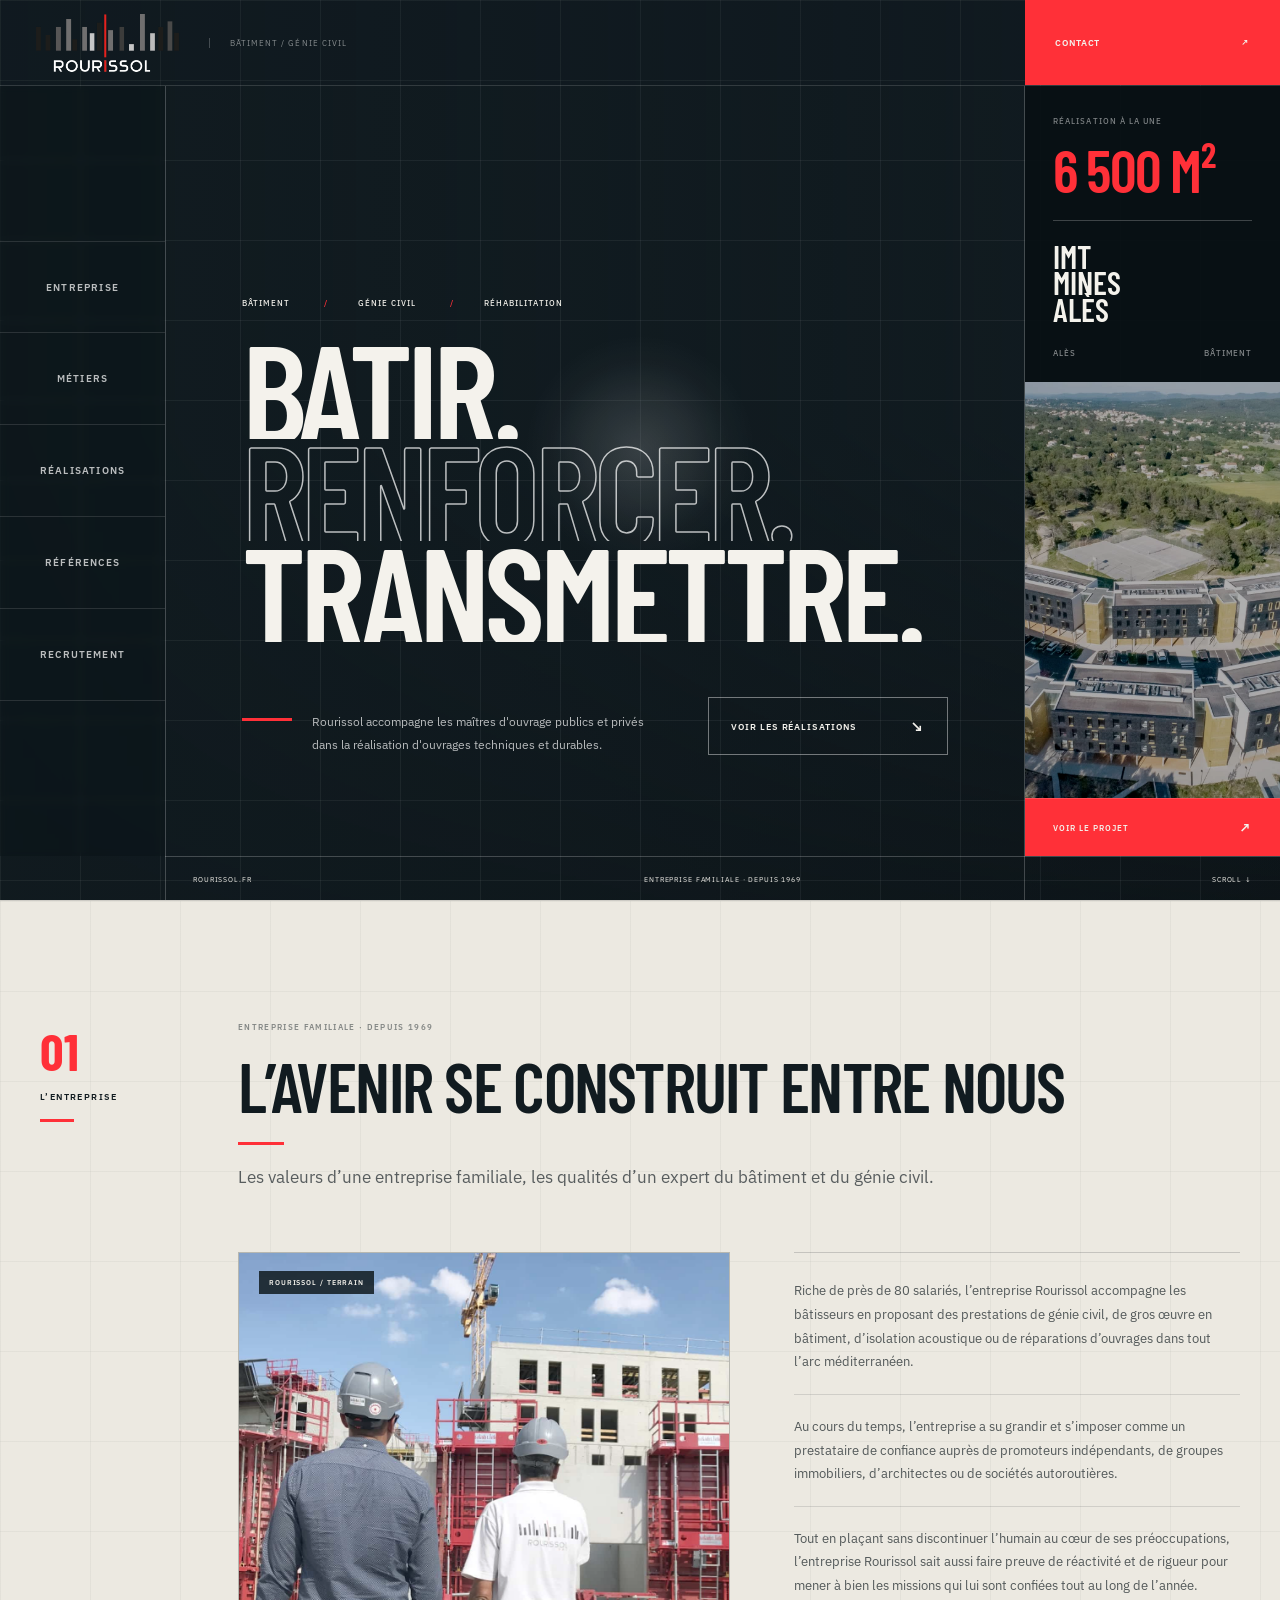
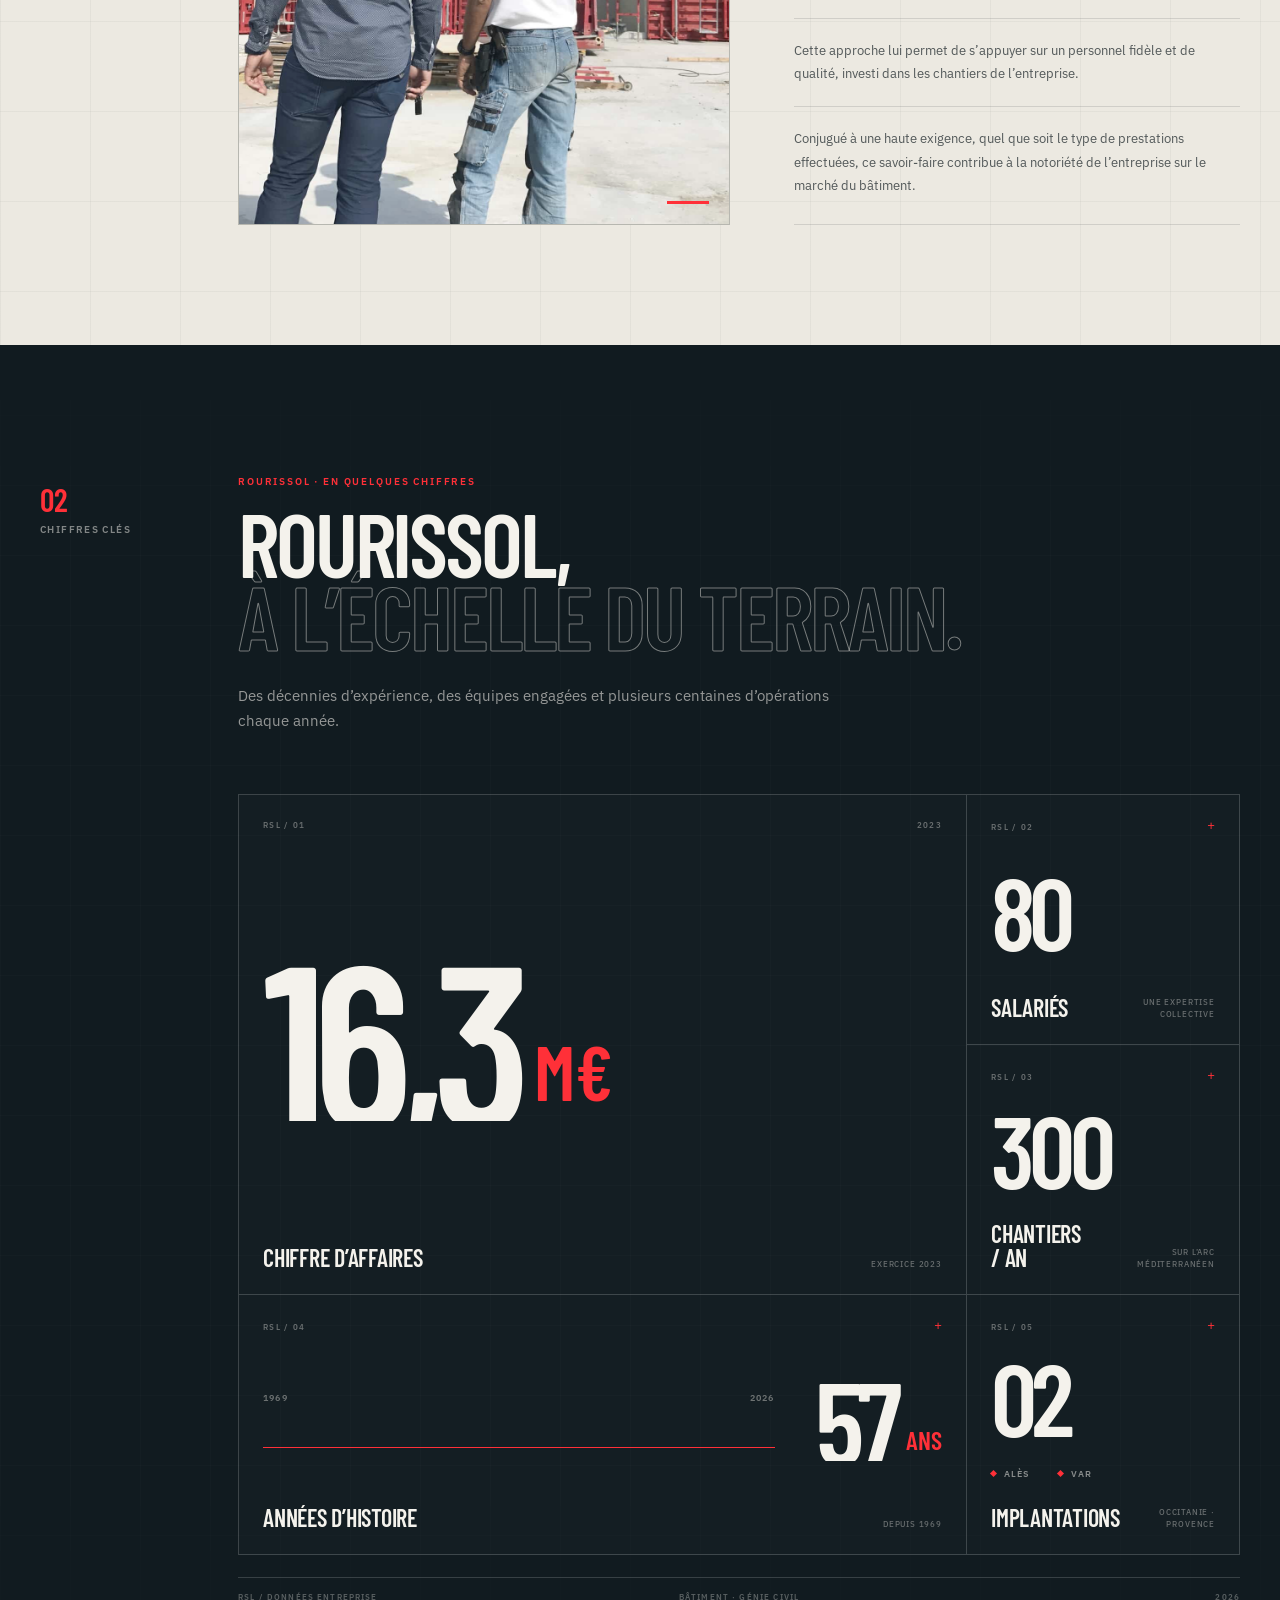
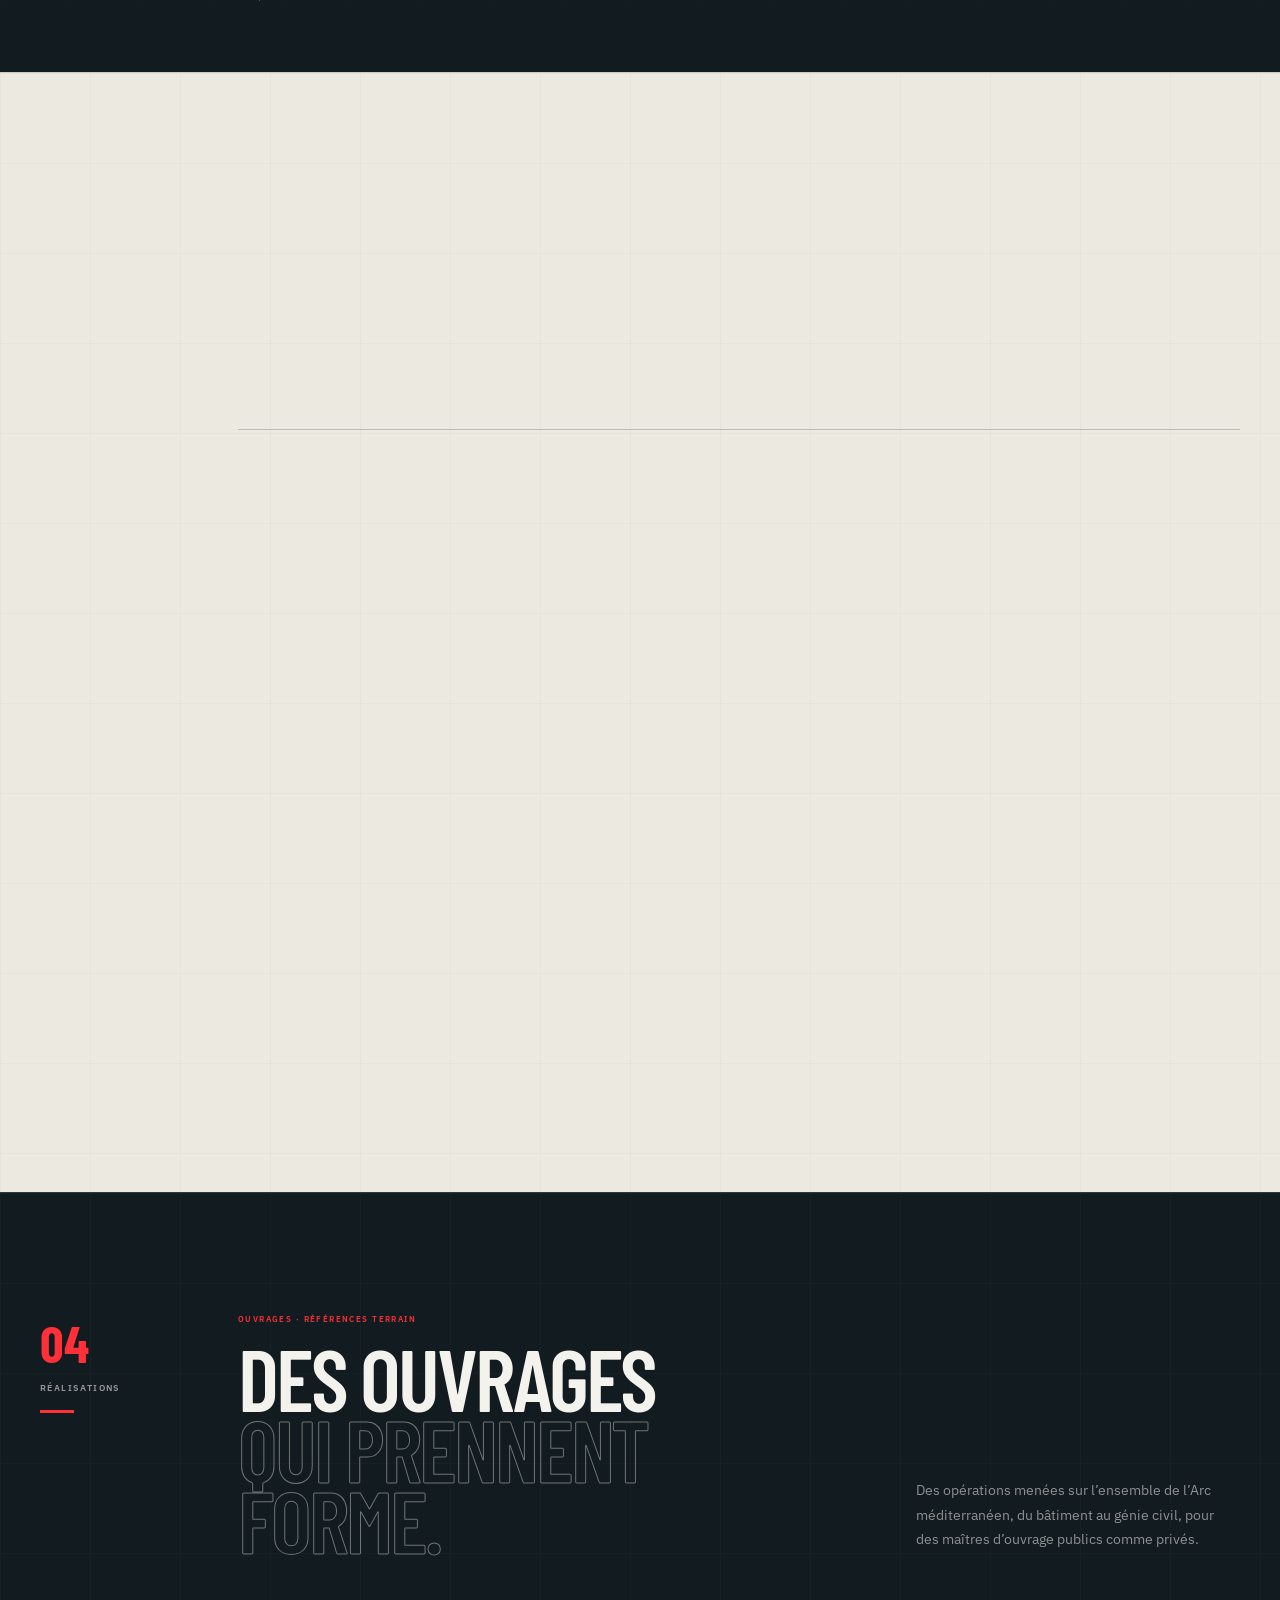
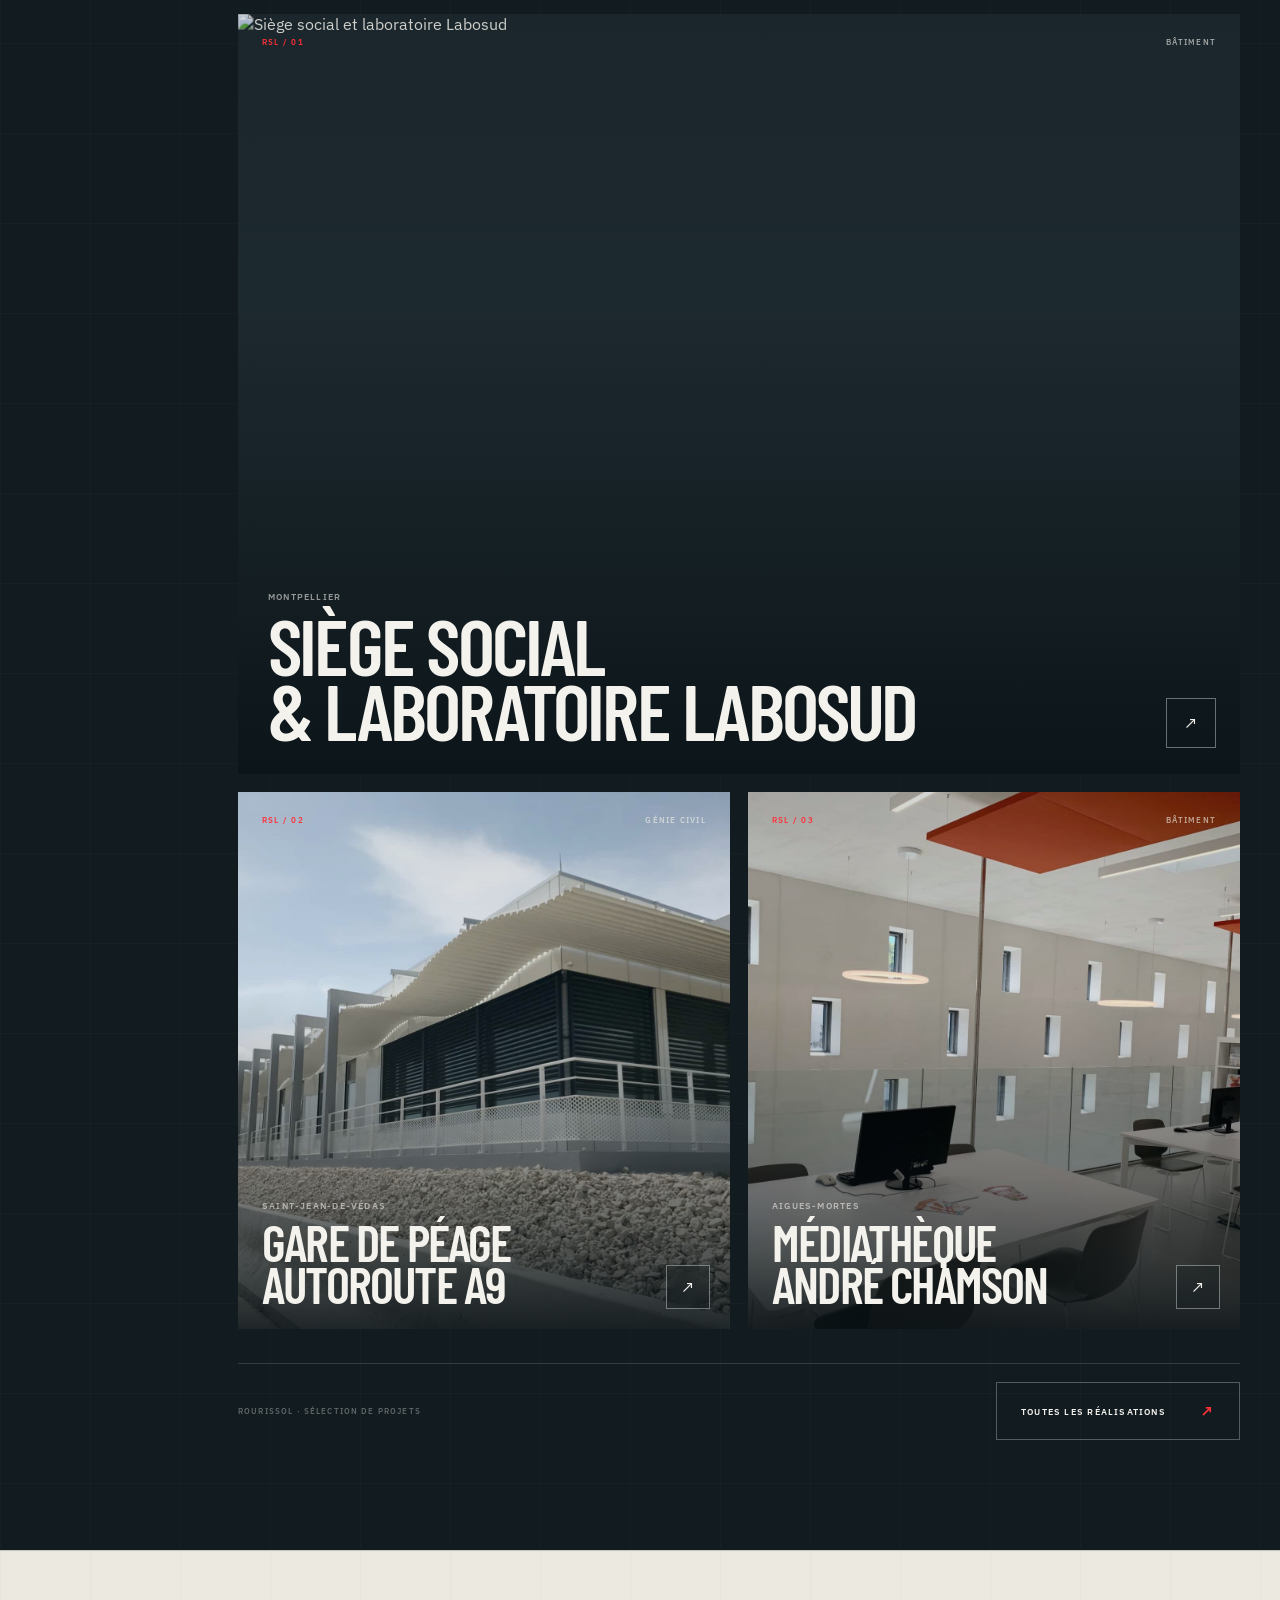
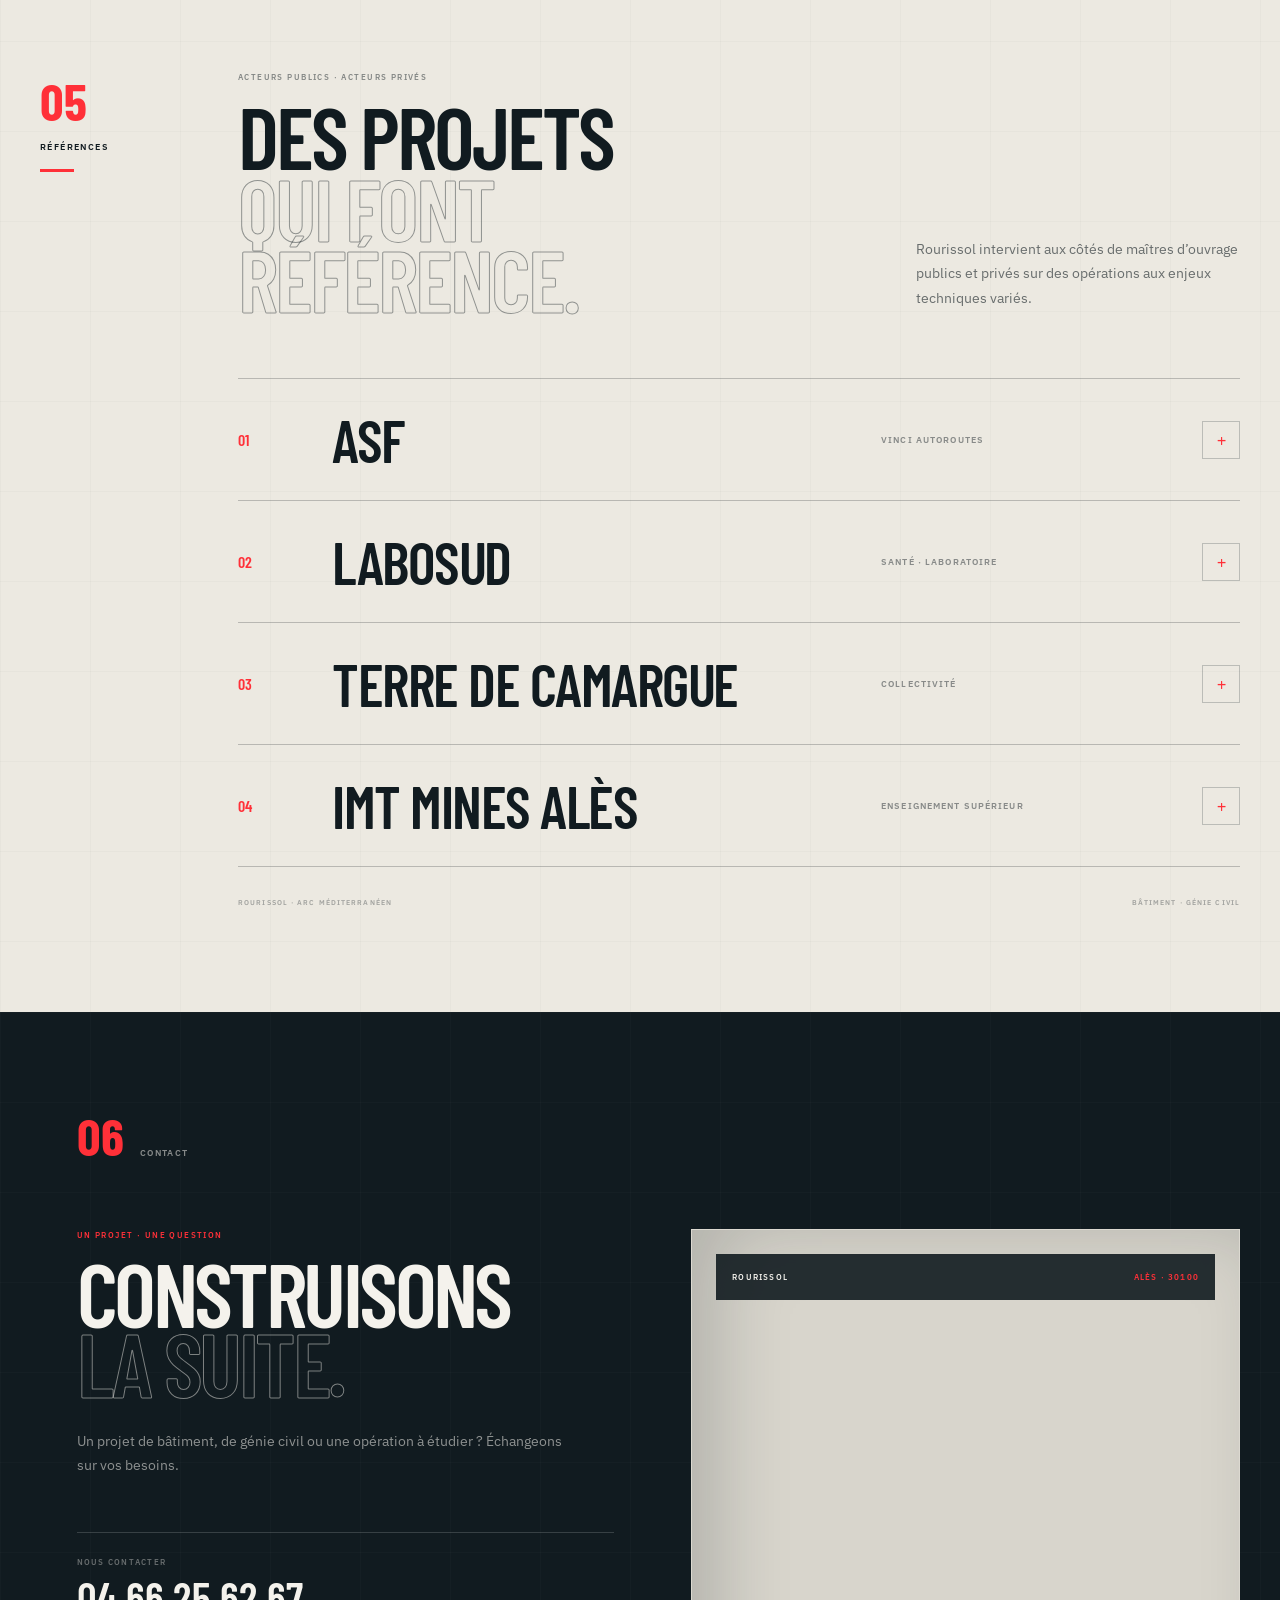
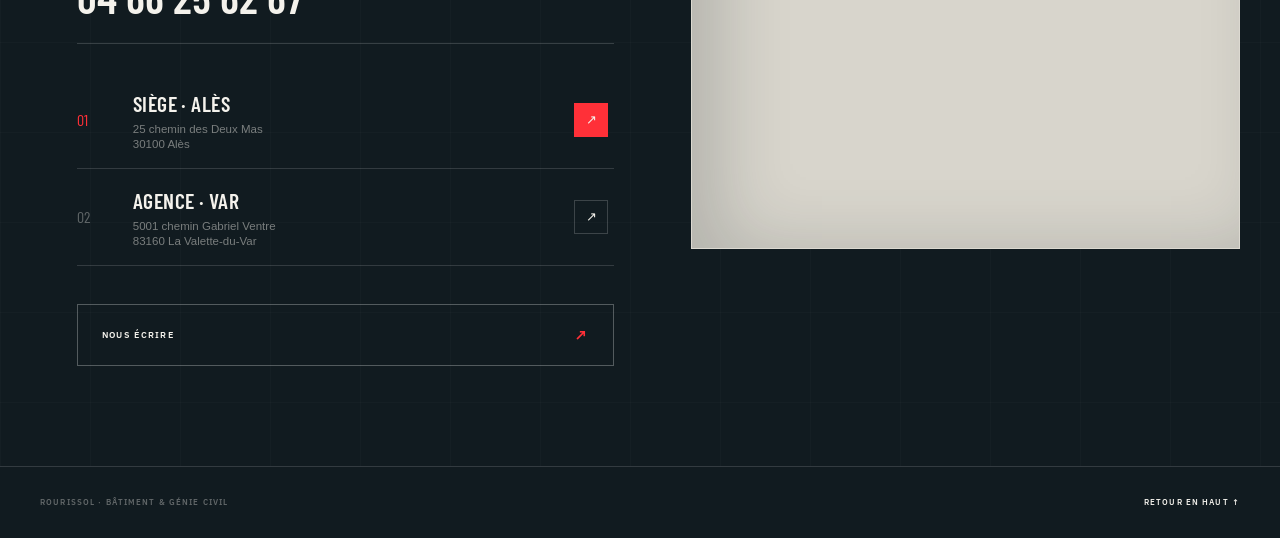
==== commit 6f0a9134: "Responsive" ====
--- a/index.html
+++ b/index.html
@@ -2,107 +2,87 @@
 <html lang="fr">
   <head>
     <meta charset="UTF-8" />
-
     <meta name="viewport" content="width=device-width, initial-scale=1.0" />
-
+    <meta
+      name="description"
+      content="Rourissol accompagne les maîtres d'ouvrage publics et privés dans leurs projets de bâtiment, de génie civil et de réhabilitation."
+    />
     <title>Rourissol — Bâtiment & Génie Civil</title>
 
     <link rel="preconnect" href="https://fonts.googleapis.com" />
     <link rel="preconnect" href="https://fonts.gstatic.com" crossorigin />
-
     <link
       href="https://fonts.googleapis.com/css2?family=Barlow+Condensed:wght@400;500;600;700&family=IBM+Plex+Sans:wght@300;400;500;600&display=swap"
       rel="stylesheet"
     />
 
-    <link rel="stylesheet" href="css/style.css">
-    <link rel="stylesheet" href="css/historique.css">
-    <link rel="stylesheet" href="css/historique-dial.css">
-    <link rel="stylesheet" href="css/chiffres.css">
-    <link rel="stylesheet" href="css/metiers.css">
-
+    <link rel="stylesheet" href="css/style.css" />
+    <link rel="stylesheet" href="css/chiffres.css" />
+    <link rel="stylesheet" href="css/metiers.css" />
+    <link rel="stylesheet" href="css/realisations.css" />
+    <link rel="stylesheet" href="css/references.css" />
+    <link rel="stylesheet" href="css/contact.css">
 </head>
 
-  <body>
+  <body class="page-home">
     <!-- =========================================
          OPENING
     ========================================== -->
-
     <div class="opening" aria-hidden="true">
       <div class="opening-grid"></div>
-
       <span class="opening-corner opening-corner-tl"></span>
       <span class="opening-corner opening-corner-tr"></span>
       <span class="opening-corner opening-corner-bl"></span>
       <span class="opening-corner opening-corner-br"></span>
 
       <div class="opening-top">
-        <span> ENTREPRISE GÉNÉRALE </span>
-
-        <span> BÂTIMENT / GÉNIE CIVIL </span>
+        <span>ENTREPRISE GÉNÉRALE</span>
+        <span>BÂTIMENT / GÉNIE CIVIL</span>
       </div>
 
       <div class="opening-content">
-        <span class="opening-reference"> REF. RSL / 2026 </span>
+        <span class="opening-reference">REF. RSL / 2026</span>
 
         <div class="opening-brand-mask">
-          <img
-            src="images/logo-rourissol.png"
-            alt="Rourissol"
-            class="opening-logo"
-          />
-        </div>
-
-        <div class="opening-rule">
-          <span></span>
-        </div>
+          <img src="images/logo-rourissol.png" alt="" class="opening-logo" />
+        </div>
+
+        <div class="opening-rule"><span></span></div>
 
         <div class="opening-meta">
-          <span> DEPUIS 1969 </span>
-
-          <span> ARC MÉDITERRANÉEN </span>
+          <span>DEPUIS 1969</span>
+          <span>ARC MÉDITERRANÉEN</span>
         </div>
       </div>
 
       <div class="opening-coordinates">
-        <span> 44°07' N </span>
-
-        <span> 04°05' E </span>
+        <span>44°07' N</span>
+        <span>04°05' E</span>
       </div>
 
       <div class="opening-shutter"></div>
     </div>
 
     <!-- =========================================
-     NAVBAR
-========================================== -->
-
+         NAVBAR
+    ========================================== -->
     <header class="navbar" id="site-navbar">
       <div class="navbar-left">
-        <a href="#accueil" class="logo">
+        <a href="index.html" class="logo" aria-label="Rourissol — Accueil">
           <img src="images/logo-rourissol.png" alt="Rourissol" />
         </a>
-
-        <span class="logo-meta"> Bâtiment / Génie civil </span>
+        <span class="logo-meta">Bâtiment / Génie civil</span>
       </div>
 
-      <!-- NAVIGATION QUI APPARAÎT APRÈS LE HERO -->
-
       <nav class="navbar-main-nav" aria-label="Navigation principale">
-        <a href="#entreprise" data-section="entreprise"> Entreprise </a>
-
-        <a href="#historique" data-section="historique"> Historique </a>
-
-        <a href="#realisations" data-section="realisations"> Réalisations </a>
-
-        <a href="#references" data-section="references"> Références </a>
-
-        <a href="#recrutement" data-section="recrutement"> Recrutement </a>
+        <a href="entreprise.html">Entreprise</a>
+        <a href="metiers.html">Métiers</a>
+        <a href="realisations.html">Réalisations</a>
+        <a href="references.html">Références</a>
+        <a href="recrutement.html">Recrutement</a>
       </nav>
 
       <div class="navbar-actions">
-        <!-- BURGER MOBILE -->
-
         <button
           class="navbar-burger"
           type="button"
@@ -114,177 +94,90 @@
           <span></span>
         </button>
 
-        <a href="#contact" class="nav-contact">
-          <span> Contact </span>
-
-          <span> ↗ </span>
+        <a href="contact.html" class="nav-contact">
+          <span>Contact</span>
+          <span>↗</span>
         </a>
       </div>
     </header>
 
     <!-- =========================================
-     MENU MOBILE
-========================================== -->
-
+         MENU MOBILE
+    ========================================== -->
     <nav class="mobile-nav" id="mobile-nav" aria-label="Navigation mobile">
-      <a href="#entreprise">
-        <span>01</span>
-        Entreprise
-      </a>
-
-      <a href="#historique">
-        <span>02</span>
-        Historique
-      </a>
-
-      <a href="#realisations">
-        <span>03</span>
-        Réalisations
-      </a>
-
-      <a href="#references">
-        <span>04</span>
-        Références
-      </a>
-
-      <a href="#recrutement">
-        <span>05</span>
-        Recrutement
-      </a>
-
-      <a href="#contact" class="mobile-nav-contact">
-        <span>06</span>
+      <a href="entreprise.html">Entreprise</a>
+      <a href="metiers.html">Métiers</a>
+      <a href="realisations.html">Réalisations</a>
+      <a href="references.html">Références</a>
+      <a href="recrutement.html">Recrutement</a>
+      <a href="contact.html" class="mobile-nav-contact">
         Contact
         <span class="mobile-nav-contact-arrow">↗</span>
-    </a>
+      </a>
     </nav>
 
     <main>
       <!-- =========================================
              HERO
         ========================================== -->
-
       <section class="hero" id="accueil">
         <div class="hero-media">
-          <video
-            autoplay
-            muted
-            loop
-            playsinline
-            preload="auto"
-            aria-hidden="true"
-          >
+          <video muted loop playsinline preload="auto" aria-hidden="true">
             <source src="media/hero-video.mp4" type="video/mp4" />
           </video>
         </div>
 
         <div class="hero-overlay"></div>
-
-        <!-- TRAME TECHNIQUE -->
-
         <div class="technical-grid"></div>
-
-        <!-- LIGNES LATÉRALES -->
-
         <div class="hero-rail hero-rail-left"></div>
-
         <div class="hero-rail hero-rail-right"></div>
 
         <div class="hero-layout">
-          <!-- =========================
-                     COLONNE GAUCHE
-                ========================== -->
-
-          <nav class="hero-side-nav">
-            <a href="#entreprise">
-              <span>01</span>
-              Entreprise
-            </a>
-
-            <a href="#historique">
-              <span>02</span>
-              Historique
-            </a>
-
-            <a href="#realisations">
-              <span>03</span>
-              Réalisations
-            </a>
-
-            <a href="#references">
-              <span>04</span>
-              Références
-            </a>
-
-            <a href="#recrutement">
-              <span>05</span>
-              Recrutement
-            </a>
+          <nav class="hero-side-nav" aria-label="Navigation principale">
+            <a href="entreprise.html">Entreprise</a>
+            <a href="metiers.html">Métiers</a>
+            <a href="realisations.html">Réalisations</a>
+            <a href="references.html">Références</a>
+            <a href="recrutement.html">Recrutement</a>
           </nav>
-
-          <!-- =========================
-                     CONTENU
-                ========================== -->
 
           <div class="hero-content">
             <div class="hero-topline">
-              <span> BÂTIMENT </span>
-
-              <span> GÉNIE CIVIL </span>
-
-              <span> RÉHABILITATION </span>
+              <span>BÂTIMENT</span>
+              <span>GÉNIE CIVIL</span>
+              <span>RÉHABILITATION</span>
             </div>
 
             <h1 class="hero-title">
-              <span class="title-line">
-                <span> BÂTIR. </span>
-              </span>
-
-              <span class="title-line title-line-outline">
-                <span> RENFORCER. </span>
-              </span>
-
-              <span class="title-line">
-                <span> TRANSMETTRE. </span>
-              </span>
+              <span class="title-line"><span>BÂTIR.</span></span>
+              <span class="title-line title-line-outline"
+                ><span>RENFORCER.</span></span
+              >
+              <span class="title-line"><span>TRANSMETTRE.</span></span>
             </h1>
 
             <div class="hero-bottom">
               <div class="hero-description">
                 <span class="hero-description-line"></span>
-
                 <p>
                   Rourissol accompagne les maîtres d'ouvrage publics et privés
                   dans la réalisation d'ouvrages techniques et durables.
                 </p>
               </div>
 
-              <a href="#realisations" class="hero-cta">
-                <span> Voir les réalisations </span>
-
-                <span class="hero-cta-arrow"> ↘ </span>
+              <a href="realisations.html" class="hero-cta">
+                <span>Voir les réalisations</span>
+                <span class="hero-cta-arrow">↘</span>
               </a>
             </div>
           </div>
-
-          <!-- =========================
-                     FICHE PROJET
-                ========================== -->
 
           <aside class="hero-project">
             <div class="hero-project-content">
-              <span class="project-label"> Réalisation à la une </span>
-
+              <span class="project-label">Réalisation à la une</span>
               <div class="project-number">6 500 M²</div>
-
               <div class="project-separator"></div>
-
-              <h2>
-                IMT<br />
-                MINES<br />
-                ALÈS
-              </h2>
-
+              <h2>IMT<br />MINES<br />ALÈS</h2>
               <div class="project-meta">
                 <span>ALÈS</span>
                 <span>BÂTIMENT</span>
@@ -297,28 +190,25 @@
               </div>
             </div>
 
-            <a href="#realisations" class="project-link">
+            <a href="realisations.html" class="project-link">
               <span>Voir le projet</span>
               <span>↗</span>
             </a>
           </aside>
         </div>
 
-        <!-- =========================
-                 FOOTER HERO
-            ========================== -->
-
         <div class="hero-footer-line">
-          <span> ROURISSOL.FR </span>
-
-          <span class="hero-footer-center">
-            ENTREPRISE FAMILIALE · DEPUIS 1969
-          </span>
-
-          <span> SCROLL ↓ </span>
+          <span>ROURISSOL.FR</span>
+          <span class="hero-footer-center"
+            >ENTREPRISE FAMILIALE · DEPUIS 1969</span
+          >
+          <span>SCROLL ↓</span>
         </div>
       </section>
 
+      <!-- =========================================
+             01 — L'ENTREPRISE
+        ========================================== -->
       <section class="company-presentation" id="entreprise">
         <div class="section-grid"></div>
 
@@ -331,7 +221,6 @@
           <div class="company-presentation-content">
             <div class="company-presentation-head">
               <h2>L’AVENIR SE CONSTRUIT ENTRE NOUS</h2>
-
               <p class="company-presentation-subtitle">
                 Les valeurs d’une entreprise familiale, les qualités d’un expert
                 du bâtiment et du génie civil.
@@ -385,481 +274,688 @@
       </section>
 
       <!-- =========================================
-             HISTORIQUE
+             02 — CHIFFRES CLÉS
         ========================================== -->
-
-    <section class="history-showcase" id="historique">
-        <div class="history-showcase-grid"></div>
-
-        <div class="history-showcase-inner">
+      <section class="keyfigures" id="chiffres">
+        <div class="keyfigures-grid" aria-hidden="true"></div>
+
+        <div class="keyfigures-inner">
+          <header class="keyfigures-header">
+            <div class="keyfigures-index">
+              <span class="keyfigures-number">02</span>
+              <span class="keyfigures-label">Chiffres clés</span>
+            </div>
+
+            <div class="keyfigures-heading">
+              <span class="keyfigures-eyebrow"
+                >ROURISSOL · EN QUELQUES CHIFFRES</span
+              >
+              <h2>
+                ROURISSOL,
+                <span>À L’ÉCHELLE DU TERRAIN.</span>
+              </h2>
+              <p>
+                Des décennies d’expérience, des équipes engagées et plusieurs
+                centaines d’opérations chaque année.
+              </p>
+            </div>
+          </header>
+
+          <div class="keyfigures-board">
+            <article class="keyfigure-card keyfigure-card-main">
+              <div class="keyfigure-card-top">
+                <span class="keyfigure-ref">RSL / 01</span>
+                <span class="keyfigure-year">2023</span>
+              </div>
+
+              <div class="keyfigure-main-value">
+                <span class="keyfigure-value">16,3</span>
+                <span class="keyfigure-unit">M€</span>
+              </div>
+
+              <div class="keyfigure-card-bottom">
+                <span class="keyfigure-title">Chiffre d’affaires</span>
+                <span class="keyfigure-meta">Exercice 2023</span>
+              </div>
+            </article>
+
+            <article class="keyfigure-card keyfigure-card-employees">
+              <div class="keyfigure-card-top">
+                <span class="keyfigure-ref">RSL / 02</span>
+                <span class="keyfigure-cross">+</span>
+              </div>
+
+              <div class="keyfigure-standard-value">
+                <span class="keyfigure-value">80</span>
+              </div>
+
+              <div class="keyfigure-card-bottom">
+                <span class="keyfigure-title">Salariés</span>
+                <span class="keyfigure-meta">Une expertise collective</span>
+              </div>
+            </article>
+
+            <article class="keyfigure-card keyfigure-card-projects">
+              <div class="keyfigure-card-top">
+                <span class="keyfigure-ref">RSL / 03</span>
+                <span class="keyfigure-cross">+</span>
+              </div>
+
+              <div class="keyfigure-standard-value">
+                <span class="keyfigure-value">300</span>
+              </div>
+
+              <div class="keyfigure-card-bottom">
+                <span class="keyfigure-title">Chantiers / an</span>
+                <span class="keyfigure-meta">Sur l’Arc méditerranéen</span>
+              </div>
+            </article>
+
+            <article class="keyfigure-card keyfigure-card-history">
+              <div class="keyfigure-card-top">
+                <span class="keyfigure-ref">RSL / 04</span>
+                <span class="keyfigure-cross">+</span>
+              </div>
+
+              <div class="keyfigure-history-scale">
+                <div class="keyfigure-history-years">
+                  <span>1969</span>
+                  <span>2026</span>
+                </div>
+
+                <div class="keyfigure-history-line">
+                  <span class="keyfigure-history-progress"></span>
+                </div>
+
+                <div class="keyfigure-history-value">
+                  <span class="keyfigure-value">57</span>
+                  <span class="keyfigure-history-unit">ans</span>
+                </div>
+              </div>
+
+              <div class="keyfigure-card-bottom">
+                <span class="keyfigure-title">Années d’histoire</span>
+                <span class="keyfigure-meta">Depuis 1969</span>
+              </div>
+            </article>
+
+            <article class="keyfigure-card keyfigure-card-locations">
+              <div class="keyfigure-card-top">
+                <span class="keyfigure-ref">RSL / 05</span>
+                <span class="keyfigure-cross">+</span>
+              </div>
+
+              <div class="keyfigure-location-value">
+                <span class="keyfigure-value">02</span>
+              </div>
+
+              <div class="keyfigure-locations">
+                <span><i></i>Alès</span>
+                <span><i></i>Var</span>
+              </div>
+
+              <div class="keyfigure-card-bottom">
+                <span class="keyfigure-title">Implantations</span>
+                <span class="keyfigure-meta">Occitanie · Provence</span>
+              </div>
+            </article>
+          </div>
+
+          <footer class="keyfigures-footer">
+            <span>RSL / DONNÉES ENTREPRISE</span>
+            <span>BÂTIMENT · GÉNIE CIVIL</span>
+            <span>2026</span>
+          </footer>
+        </div>
+      </section>
+
+      <!-- =========================================
+     03 — NOS MÉTIERS
+========================================== -->
+
+      <section class="home-metiers" id="metiers">
+        <div class="home-metiers-grid" aria-hidden="true"></div>
+
+        <div class="home-metiers-inner">
+          <!-- INDEX -->
+
+          <div class="home-metiers-index">
+            <span class="home-metiers-number"> 03 </span>
+
+            <span class="home-metiers-label"> Nos métiers </span>
+          </div>
+
+          <!-- HEADER -->
+
+          <header class="home-metiers-header">
+            <div class="home-metiers-heading">
+              <span class="home-metiers-eyebrow">
+                SAVOIR-FAIRE · EXPERTISE TERRAIN
+              </span>
+
+              <h2>
+                CONSTRUIRE,
+                <span> INTERVENIR, DURER. </span>
+              </h2>
+            </div>
+
+            <p class="home-metiers-intro">
+              Des savoir-faire complémentaires mobilisés sur des opérations de
+              bâtiment, de génie civil, d’isolation et de réparation d’ouvrages.
+            </p>
+          </header>
+
+          <!-- LISTE DES MÉTIERS -->
+
+          <div class="home-metiers-list">
+            <!-- 01 -->
+
+            <a href="metiers.html" class="home-metier">
+              <span class="home-metier-index"> 01 </span>
+
+              <h3 class="home-metier-title">Bâtiment</h3>
+
+              <p class="home-metier-copy">
+                Gros œuvre et réalisation d’ouvrages pour des projets publics et
+                privés.
+              </p>
+
+              <span class="home-metier-arrow" aria-hidden="true"> ↗ </span>
+            </a>
+
+            <!-- 02 -->
+
+            <a href="metiers.html" class="home-metier">
+              <span class="home-metier-index"> 02 </span>
+
+              <h3 class="home-metier-title">Génie civil</h3>
+
+              <p class="home-metier-copy">
+                Des interventions techniques adaptées aux contraintes du terrain
+                et des ouvrages.
+              </p>
+
+              <span class="home-metier-arrow" aria-hidden="true"> ↗ </span>
+            </a>
+
+            <!-- 03 -->
+
+            <a href="metiers.html" class="home-metier">
+              <span class="home-metier-index"> 03 </span>
+
+              <h3 class="home-metier-title">Isolation</h3>
+
+              <p class="home-metier-copy">
+                Des solutions dédiées notamment aux problématiques d’isolation
+                acoustique.
+              </p>
+
+              <span class="home-metier-arrow" aria-hidden="true"> ↗ </span>
+            </a>
+
+            <!-- 04 -->
+
+            <a href="metiers.html" class="home-metier">
+              <span class="home-metier-index"> 04 </span>
+
+              <h3 class="home-metier-title">Réparation d’ouvrages</h3>
+
+              <p class="home-metier-copy">
+                Intervention, remise en état et pérennisation d’ouvrages
+                existants.
+              </p>
+
+              <span class="home-metier-arrow" aria-hidden="true"> ↗ </span>
+            </a>
+          </div>
+
+          <!-- CTA -->
+
+          <div class="home-metiers-footer">
+            <a href="metiers.html" class="home-metiers-cta">
+              <span> Découvrir nos métiers </span>
+
+              <span aria-hidden="true"> ↗ </span>
+            </a>
+          </div>
+        </div>
+      </section>
+
+      <!-- =========================================
+     04 — RÉALISATIONS
+========================================== -->
+
+      <section class="home-realisations" id="realisations">
+        <div class="home-realisations-grid" aria-hidden="true"></div>
+
+        <div class="home-realisations-inner">
           <!-- =========================
-             INTRO
+             INDEX
         ========================== -->
 
-          <header class="history-showcase-header">
-            <div class="history-section-index">
-              <span class="history-section-number"> 02 </span>
-
-              <span class="history-section-label"> Historique </span>
-            </div>
-
-            <div class="history-section-heading">
-              <span class="history-eyebrow"> ROURISSOL · DEPUIS 1969 </span>
+          <div class="home-realisations-index">
+            <span class="home-realisations-number"> 04 </span>
+
+            <span class="home-realisations-label"> Réalisations </span>
+          </div>
+
+          <!-- =========================
+             HEADER
+        ========================== -->
+
+          <header class="home-realisations-header">
+            <div class="home-realisations-heading">
+              <span class="home-realisations-eyebrow">
+                OUVRAGES · RÉFÉRENCES TERRAIN
+              </span>
 
               <h2>
-                PLUS DE 50 ANS
-                <span>D’HISTOIRE ET DE TRANSMISSION.</span>
+                DES OUVRAGES
+                <span> QUI PRENNENT FORME. </span>
               </h2>
             </div>
+
+            <p class="home-realisations-intro">
+              Des opérations menées sur l’ensemble de l’Arc méditerranéen, du
+              bâtiment au génie civil, pour des maîtres d’ouvrage publics comme
+              privés.
+            </p>
           </header>
 
           <!-- =========================
-             FOCUS / DIAPORAMA
+             PROJETS
         ========================== -->
 
-          <div class="history-focus">
-            <!-- IMAGE -->
-
-            <div class="history-media">
-              <img class="history-media-image" src="" alt="" />
-
-              <div class="history-media-wipe" aria-hidden="true"></div>
-
-              <div class="history-media-meta">
-                <span> ARCHIVES / ROURISSOL </span>
-
-                <span class="history-media-year"> 1969 </span>
-              </div>
-            </div>
-
-            <!-- TEXTE -->
-
-            <div class="history-copy">
-              <div class="history-copy-top">
-                <span class="history-counter"> 01 / 07 </span>
-
-                <span class="history-status"> Lecture automatique </span>
-              </div>
-
-              <div class="history-copy-content">
-                <span class="history-active-year"> 1969 </span>
-
-                <h3 class="history-active-title">Création</h3>
-
-                <p class="history-active-text">
-                  Raymond Rourissol fonde l’entreprise.
-                </p>
-              </div>
-
-              <div class="history-copy-bottom">
-                <span> BÂTIMENT </span>
-
-                <span> GÉNIE CIVIL </span>
-              </div>
-            </div>
+          <div class="home-realisations-projects">
+            <!-- =====================================
+                 PROJET PRINCIPAL — LABOSUD
+            ====================================== -->
+
+            <article class="home-realisation home-realisation-main">
+              <a
+                href="realisations.html"
+                class="home-realisation-link"
+                aria-label="Voir la réalisation Labosud"
+              >
+                <div class="home-realisation-image">
+                  <img
+                    src="media/labosud.mp4"
+                    alt="Siège social et laboratoire Labosud"
+                  />
+
+                  <div
+                    class="home-realisation-overlay"
+                    aria-hidden="true"
+                  ></div>
+                </div>
+
+                <div class="home-realisation-top">
+                  <span class="home-realisation-ref"> RSL / 01 </span>
+
+                  <span class="home-realisation-category"> Bâtiment </span>
+                </div>
+
+                <div class="home-realisation-content">
+                  <span class="home-realisation-location"> Montpellier </span>
+
+                  <h3>
+                    SIÈGE SOCIAL
+                    <span> & LABORATOIRE LABOSUD </span>
+                  </h3>
+                </div>
+
+                <span class="home-realisation-arrow" aria-hidden="true">
+                  ↗
+                </span>
+              </a>
+            </article>
+
+            <!-- =====================================
+                 PROJET 02 — GARE DE PÉAGE
+            ====================================== -->
+
+            <article class="home-realisation home-realisation-secondary">
+              <a
+                href="realisations.html"
+                class="home-realisation-link"
+                aria-label="Voir la réalisation Gare de péage Saint-Jean-de-Védas"
+              >
+                <div class="home-realisation-image">
+                  <img
+                    src="images/realisations/gare-peage-st-jean-de-vedas.jpg"
+                    alt="Gare de péage de Saint-Jean-de-Védas"
+                  />
+
+                  <div
+                    class="home-realisation-overlay"
+                    aria-hidden="true"
+                  ></div>
+                </div>
+
+                <div class="home-realisation-top">
+                  <span class="home-realisation-ref"> RSL / 02 </span>
+
+                  <span class="home-realisation-category"> Génie civil </span>
+                </div>
+
+                <div class="home-realisation-content">
+                  <span class="home-realisation-location">
+                    Saint-Jean-de-Védas
+                  </span>
+
+                  <h3>
+                    GARE DE PÉAGE
+                    <span> AUTOROUTE A9 </span>
+                  </h3>
+                </div>
+
+                <span class="home-realisation-arrow" aria-hidden="true">
+                  ↗
+                </span>
+              </a>
+            </article>
+
+            <!-- =====================================
+                 PROJET 03 — MÉDIATHÈQUE
+            ====================================== -->
+
+            <article class="home-realisation home-realisation-secondary">
+              <a
+                href="realisations.html"
+                class="home-realisation-link"
+                aria-label="Voir la réalisation Médiathèque André Chamson"
+              >
+                <div class="home-realisation-image">
+                  <img
+                    src="images/realisations/mediatheque-aigues-mortes.jpg"
+                    alt="Médiathèque André Chamson à Aigues-Mortes"
+                  />
+
+                  <div
+                    class="home-realisation-overlay"
+                    aria-hidden="true"
+                  ></div>
+                </div>
+
+                <div class="home-realisation-top">
+                  <span class="home-realisation-ref"> RSL / 03 </span>
+
+                  <span class="home-realisation-category"> Bâtiment </span>
+                </div>
+
+                <div class="home-realisation-content">
+                  <span class="home-realisation-location"> Aigues-Mortes </span>
+
+                  <h3>
+                    MÉDIATHÈQUE
+                    <span> ANDRÉ CHAMSON </span>
+                  </h3>
+                </div>
+
+                <span class="home-realisation-arrow" aria-hidden="true">
+                  ↗
+                </span>
+              </a>
+            </article>
           </div>
 
           <!-- =========================
-             TIMELINE
+             FOOTER / CTA
         ========================== -->
 
-          <div class="history-timeline-wrapper">
-            <div
-              class="history-timeline"
-              role="group"
-              aria-label="Chronologie Rourissol"
-            >
-              <div class="history-timeline-track">
-                <span class="history-timeline-line"></span>
-
-                <span class="history-timeline-progress"></span>
-              </div>
-
-              <div class="history-timeline-dates">
-                <!-- généré automatiquement par historique.js -->
-              </div>
-            </div>
+          <div class="home-realisations-footer">
+            <span class="home-realisations-note">
+              ROURISSOL · SÉLECTION DE PROJETS
+            </span>
+
+            <a href="realisations.html" class="home-realisations-cta">
+              <span> Toutes les réalisations </span>
+
+              <span aria-hidden="true"> ↗ </span>
+            </a>
           </div>
         </div>
       </section>
 
-    <!-- =========================================================
-     03 — CHIFFRES CLÉS
-========================================================== -->
-
-<section
-class="keyfigures"
-id="chiffres"
->
-
-<div
-    class="keyfigures-grid"
-    aria-hidden="true"
-></div>
-
-
-<div class="keyfigures-inner">
-
-    <!-- =========================
-         EN-TÊTE
+      <!-- =========================================
+     05 — RÉFÉRENCES
+========================================== -->
+
+      <section class="home-references" id="references">
+        <div class="home-references-grid" aria-hidden="true"></div>
+
+        <div class="home-references-inner">
+          <!-- INDEX -->
+
+          <div class="home-references-index">
+            <span class="home-references-number"> 05 </span>
+
+            <span class="home-references-label"> Références </span>
+          </div>
+
+          <!-- HEADER -->
+
+          <header class="home-references-header">
+            <div class="home-references-heading">
+              <span class="home-references-eyebrow">
+                ACTEURS PUBLICS · ACTEURS PRIVÉS
+              </span>
+
+              <h2>
+                DES PROJETS
+                <span> QUI FONT RÉFÉRENCE. </span>
+              </h2>
+            </div>
+
+            <p class="home-references-intro">
+              Rourissol intervient aux côtés de maîtres d’ouvrage publics et
+              privés sur des opérations aux enjeux techniques variés.
+            </p>
+          </header>
+
+          <!-- REFERENCES -->
+
+          <div class="home-references-list">
+            <div class="home-reference">
+              <span class="home-reference-index"> 01 </span>
+
+              <span class="home-reference-name"> ASF </span>
+
+              <span class="home-reference-detail"> VINCI Autoroutes </span>
+
+              <span class="home-reference-mark"> + </span>
+            </div>
+
+            <div class="home-reference">
+              <span class="home-reference-index"> 02 </span>
+
+              <span class="home-reference-name"> LABOSUD </span>
+
+              <span class="home-reference-detail"> Santé · Laboratoire </span>
+
+              <span class="home-reference-mark"> + </span>
+            </div>
+
+            <div class="home-reference">
+              <span class="home-reference-index"> 03 </span>
+
+              <span class="home-reference-name"> TERRE DE CAMARGUE </span>
+
+              <span class="home-reference-detail"> Collectivité </span>
+
+              <span class="home-reference-mark"> + </span>
+            </div>
+
+            <div class="home-reference">
+              <span class="home-reference-index"> 04 </span>
+
+              <span class="home-reference-name"> IMT MINES ALÈS </span>
+
+              <span class="home-reference-detail">
+                Enseignement supérieur
+              </span>
+
+              <span class="home-reference-mark"> + </span>
+            </div>
+          </div>
+
+          <!-- FOOTER -->
+
+          <div class="home-references-footer">
+            <span> ROURISSOL · ARC MÉDITERRANÉEN </span>
+
+            <span> BÂTIMENT · GÉNIE CIVIL </span>
+          </div>
+        </div>
+      </section>
+
+      <!-- =========================================
+     06 — CONTACT
+========================================== -->
+
+      <section class="home-contact" id="contact">
+        <div class="home-contact-grid" aria-hidden="true"></div>
+
+        <div class="home-contact-inner">
+          <!-- =========================
+         CONTENU
     ========================== -->
 
-    <header class="keyfigures-header">
-
-        <div class="keyfigures-index">
-
-            <span class="keyfigures-number">
-                03
-            </span>
-
-            <span class="keyfigures-label">
-                Chiffres clés
-            </span>
-
-        </div>
-
-
-        <div class="keyfigures-heading">
-
-            <span class="keyfigures-eyebrow">
-                ROURISSOL · EN QUELQUES CHIFFRES
-            </span>
-
-            <h2>
-                ROURISSOL,
-                <span>
-                    À L’ÉCHELLE DU TERRAIN.
+          <div class="home-contact-content">
+            <!-- INDEX -->
+
+            <div class="home-contact-index">
+              <span class="home-contact-number"> 06 </span>
+
+              <span class="home-contact-label"> Contact </span>
+            </div>
+
+            <!-- TITRE -->
+
+            <div class="home-contact-heading">
+              <span class="home-contact-eyebrow">
+                UN PROJET · UNE QUESTION
+              </span>
+
+              <h2>
+                CONSTRUISONS
+                <span> LA SUITE. </span>
+              </h2>
+
+              <p>
+                Un projet de bâtiment, de génie civil ou une opération à étudier
+                ? Échangeons sur vos besoins.
+              </p>
+            </div>
+
+            <!-- TELEPHONE -->
+
+            <div class="home-contact-phone">
+              <span class="home-contact-small-label"> NOUS CONTACTER </span>
+
+              <a href="tel:+33466256267"> 04 66 25 62 67 </a>
+            </div>
+
+            <!-- IMPLANTATIONS -->
+
+            <div class="home-contact-locations">
+              <!-- ALÈS -->
+
+              <button
+                type="button"
+                class="home-contact-location is-active"
+                data-location="ales"
+                data-map-query="25 Chemin des Deux Mas, 30100 Alès"
+              >
+                <span class="home-contact-location-index"> 01 </span>
+
+                <span class="home-contact-location-content">
+                  <strong> SIÈGE · ALÈS </strong>
+
+                  <span> 25 chemin des Deux Mas </span>
+
+                  <span> 30100 Alès </span>
                 </span>
-            </h2>
-
-            <p>
-                Des décennies d’expérience,
-                des équipes engagées et plusieurs
-                centaines d’opérations chaque année.
-            </p>
-
-        </div>
-
-    </header>
-
-
-    <!-- =========================
-         GRILLE
+
+                <span class="home-contact-location-arrow" aria-hidden="true">
+                  ↗
+                </span>
+              </button>
+
+              <!-- VAR -->
+
+              <button
+                type="button"
+                class="home-contact-location"
+                data-location="var"
+                data-map-query="5001 Chemin Gabriel Ventre, 83160 La Valette-du-Var"
+              >
+                <span class="home-contact-location-index"> 02 </span>
+
+                <span class="home-contact-location-content">
+                  <strong> AGENCE · VAR </strong>
+
+                  <span> 5001 chemin Gabriel Ventre </span>
+
+                  <span> 83160 La Valette-du-Var </span>
+                </span>
+
+                <span class="home-contact-location-arrow" aria-hidden="true">
+                  ↗
+                </span>
+              </button>
+            </div>
+
+            <!-- CTA -->
+
+            <a href="contact.html" class="home-contact-cta">
+              <span> Nous écrire </span>
+
+              <span aria-hidden="true"> ↗ </span>
+            </a>
+          </div>
+
+          <!-- =========================
+         GOOGLE MAP
     ========================== -->
 
-    <div class="keyfigures-board">
-
-
-        <!-- CA -->
-
-        <article
-            class="
-                keyfigure-card
-                keyfigure-card-main
-            "
-        >
-
-            <div class="keyfigure-card-top">
-
-                <span class="keyfigure-ref">
-                    RSL / 01
-                </span>
-
-                <span class="keyfigure-year">
-                    2023
-                </span>
-
-            </div>
-
-
-            <div class="keyfigure-main-value">
-
-                <span class="keyfigure-value">
-                    16,3
-                </span>
-
-                <span class="keyfigure-unit">
-                    M€
-                </span>
-
-            </div>
-
-
-            <div class="keyfigure-card-bottom">
-
-                <span class="keyfigure-title">
-                    Chiffre d’affaires
-                </span>
-
-                <span class="keyfigure-meta">
-                    Exercice 2023
-                </span>
-
-            </div>
-
-        </article>
-
-
-        <!-- SALARIÉS -->
-
-        <article
-            class="
-                keyfigure-card
-                keyfigure-card-employees
-            "
-        >
-
-            <div class="keyfigure-card-top">
-
-                <span class="keyfigure-ref">
-                    RSL / 02
-                </span>
-
-                <span class="keyfigure-cross">
-                    +
-                </span>
-
-            </div>
-
-
-            <div class="keyfigure-standard-value">
-
-                <span class="keyfigure-value">
-                    80
-                </span>
-
-            </div>
-
-
-            <div class="keyfigure-card-bottom">
-
-                <span class="keyfigure-title">
-                    Salariés
-                </span>
-
-                <span class="keyfigure-meta">
-                    Une expertise collective
-                </span>
-
-            </div>
-
-        </article>
-
-
-        <!-- CHANTIERS -->
-
-        <article
-            class="
-                keyfigure-card
-                keyfigure-card-projects
-            "
-        >
-
-            <div class="keyfigure-card-top">
-
-                <span class="keyfigure-ref">
-                    RSL / 03
-                </span>
-
-                <span class="keyfigure-cross">
-                    +
-                </span>
-
-            </div>
-
-
-            <div class="keyfigure-standard-value">
-
-                <span class="keyfigure-value">
-                    300
-                </span>
-
-            </div>
-
-
-            <div class="keyfigure-card-bottom">
-
-                <span class="keyfigure-title">
-                    Chantiers / an
-                </span>
-
-                <span class="keyfigure-meta">
-                    Sur l’Arc méditerranéen
-                </span>
-
-            </div>
-
-        </article>
-
-
-        <!-- HISTOIRE -->
-
-        <article
-            class="
-                keyfigure-card
-                keyfigure-card-history
-            "
-        >
-
-            <div class="keyfigure-card-top">
-
-                <span class="keyfigure-ref">
-                    RSL / 04
-                </span>
-
-                <span class="keyfigure-cross">
-                    +
-                </span>
-
-            </div>
-
-
-            <div class="keyfigure-history-scale">
-
-                <div class="keyfigure-history-years">
-
-                    <span>
-                        1969
-                    </span>
-
-                    <span>
-                        2026
-                    </span>
-
-                </div>
-
-
-                <div class="keyfigure-history-line">
-
-                    <span
-                        class="keyfigure-history-progress"
-                    ></span>
-
-                </div>
-
-
-                <div class="keyfigure-history-value">
-
-                    <span class="keyfigure-value">
-                        57
-                    </span>
-
-                    <span class="keyfigure-history-unit">
-                        ans
-                    </span>
-
-                </div>
-
-            </div>
-
-
-            <div class="keyfigure-card-bottom">
-
-                <span class="keyfigure-title">
-                    Années d’histoire
-                </span>
-
-                <span class="keyfigure-meta">
-                    Depuis 1969
-                </span>
-
-            </div>
-
-        </article>
-
-
-        <!-- IMPLANTATIONS -->
-
-        <article
-            class="
-                keyfigure-card
-                keyfigure-card-locations
-            "
-        >
-
-            <div class="keyfigure-card-top">
-
-                <span class="keyfigure-ref">
-                    RSL / 05
-                </span>
-
-                <span class="keyfigure-cross">
-                    +
-                </span>
-
-            </div>
-
-
-            <div class="keyfigure-location-value">
-
-                <span class="keyfigure-value">
-                    02
-                </span>
-
-            </div>
-
-
-            <div class="keyfigure-locations">
-
-                <span>
-                    <i></i>
-                    Alès
-                </span>
-
-                <span>
-                    <i></i>
-                    Var
-                </span>
-
-            </div>
-
-
-            <div class="keyfigure-card-bottom">
-
-                <span class="keyfigure-title">
-                    Implantations
-                </span>
-
-                <span class="keyfigure-meta">
-                    Occitanie · Provence
-                </span>
-
-            </div>
-
-        </article>
-
-    </div>
-
-
-    <!-- =========================
-         FOOTER TECHNIQUE
-    ========================== -->
-
-    <footer class="keyfigures-footer">
-
-        <span>
-            RSL / DONNÉES ENTREPRISE
-        </span>
-
-        <span>
-            BÂTIMENT · GÉNIE CIVIL
-        </span>
-
-        <span>
-            2026
-        </span>
-
-    </footer>
-
-</div>
-
-</section>
+          <div class="home-contact-map">
+            <iframe
+              id="home-contact-map"
+              title="Localisation Rourissol"
+              src="https://www.google.com/maps?q=25%20Chemin%20des%20Deux%20Mas%2C%2030100%20Al%C3%A8s&output=embed"
+              loading="lazy"
+              referrerpolicy="no-referrer-when-downgrade"
+              allowfullscreen
+            ></iframe>
+
+            <div class="home-contact-map-overlay" aria-hidden="true"></div>
+
+            <div class="home-contact-map-meta">
+              <span> ROURISSOL </span>
+
+              <span id="home-contact-map-city"> ALÈS · 30100 </span>
+            </div>
+          </div>
+        </div>
+
+        <!-- =========================
+     BAS DE SECTION
+========================== -->
+
+        <div class="home-contact-bottom">
+          <span> ROURISSOL · BÂTIMENT & GÉNIE CIVIL </span>
+
+          <a href="#accueil"> RETOUR EN HAUT ↑ </a>
+        </div>
+      </section>
     </main>
 
     <script src="js/script.js"></script>
-    <script src="js/historique.js"></script>
-    <script src="js/historique-dial.js"></script>
     <script src="js/chiffres.js"></script>
     <script src="js/metiers.js"></script>
+    <script src="js/realisations.js"></script>
+    <script src="js/references.js"></script>
+    <script src="js/contact.js"></script>
   </body>
 </html>
--- a/css/metiers.css
+++ b/css/metiers.css
@@ -0,0 +1,984 @@
+/* =========================================================
+   ROURISSOL — 03 NOS MÉTIERS
+========================================================= */
+
+.home-metiers {
+    position: relative;
+    overflow: hidden;
+
+    padding:
+        120px
+        0
+        110px;
+
+    background:
+        var(--concrete-light);
+
+    color:
+        var(--steel-deep);
+
+    border-top:
+        1px solid
+        rgba(17, 27, 32, 0.14);
+}
+
+
+/* =========================================================
+   TECHNICAL GRID
+========================================================= */
+
+.home-metiers-grid {
+    position: absolute;
+    inset: 0;
+
+    z-index: 0;
+
+    pointer-events: none;
+
+    background-image:
+        linear-gradient(
+            rgba(17, 27, 32, 0.04) 1px,
+            transparent 1px
+        ),
+        linear-gradient(
+            90deg,
+            rgba(17, 27, 32, 0.04) 1px,
+            transparent 1px
+        );
+
+    background-size:
+        90px
+        90px;
+
+    opacity: 0.62;
+}
+
+
+/* =========================================================
+   INNER
+========================================================= */
+
+.home-metiers-inner {
+    width:
+        min(
+            1480px,
+            calc(100% - 80px)
+        );
+
+    margin:
+        0 auto;
+
+    position: relative;
+    z-index: 2;
+
+    display: grid;
+
+    grid-template-columns:
+        150px
+        minmax(0, 1fr);
+
+    column-gap: 48px;
+}
+
+
+/* =========================================================
+   INDEX
+========================================================= */
+
+.home-metiers-index {
+    grid-column: 1;
+    grid-row: 1 / 3;
+
+    padding-top: 6px;
+
+    display: flex;
+    flex-direction: column;
+    align-items: flex-start;
+}
+
+
+.home-metiers-number {
+    font-family:
+        "Barlow Condensed",
+        sans-serif;
+
+    font-size: 3.25rem;
+    font-weight: 700;
+
+    line-height: 0.9;
+
+    color:
+        var(--signal);
+}
+
+
+.home-metiers-label {
+    margin-top: 16px;
+
+    font-size: 0.58rem;
+    font-weight: 600;
+
+    text-transform: uppercase;
+
+    letter-spacing: 0.15em;
+
+    color:
+        var(--steel-deep);
+}
+
+
+.home-metiers-index::after {
+    content: "";
+
+    width: 34px;
+    height: 3px;
+
+    margin-top: 16px;
+
+    background:
+        var(--signal);
+}
+
+
+/* =========================================================
+   HEADER
+========================================================= */
+
+.home-metiers-header {
+    grid-column: 2;
+    grid-row: 1;
+
+    min-width: 0;
+
+    margin-bottom: 64px;
+
+    display: grid;
+
+    grid-template-columns:
+        minmax(0, 1.3fr)
+        minmax(280px, 0.7fr);
+
+    gap:
+        clamp(
+            45px,
+            6vw,
+            95px
+        );
+
+    align-items: end;
+}
+
+
+.home-metiers-eyebrow {
+    display: block;
+
+    margin-bottom: 18px;
+
+    font-size: 0.52rem;
+    font-weight: 600;
+
+    text-transform: uppercase;
+
+    letter-spacing: 0.17em;
+
+    color:
+        rgba(17, 27, 32, 0.48);
+}
+
+
+.home-metiers-heading h2 {
+    max-width: 900px;
+
+    margin: 0;
+
+    font-family:
+        "Barlow Condensed",
+        sans-serif;
+
+    font-size:
+        clamp(
+            4.2rem,
+            6.8vw,
+            7.4rem
+        );
+
+    font-weight: 600;
+
+    line-height: 0.82;
+
+    letter-spacing: -0.035em;
+
+    text-transform: uppercase;
+
+    color:
+        var(--steel-deep);
+}
+
+
+.home-metiers-heading h2 span {
+    display: block;
+
+    color:
+        transparent;
+
+    -webkit-text-stroke:
+        1px
+        rgba(17, 27, 32, 0.42);
+}
+
+
+.home-metiers-intro {
+    max-width: 420px;
+
+    margin: 0;
+
+    padding-bottom: 5px;
+
+    font-size: 0.9rem;
+
+    line-height: 1.7;
+
+    color:
+        rgba(17, 27, 32, 0.62);
+}
+
+
+/* =========================================================
+   LIST
+========================================================= */
+
+.home-metiers-list {
+    grid-column: 2;
+    grid-row: 2;
+
+    border-top:
+        1px solid
+        rgba(17, 27, 32, 0.22);
+}
+
+
+.home-metier {
+    min-height: 138px;
+
+    position: relative;
+
+    display: grid;
+
+    grid-template-columns:
+        72px
+        minmax(220px, 0.7fr)
+        minmax(280px, 1fr)
+        54px;
+
+    align-items: center;
+
+    gap: 26px;
+
+    padding:
+        22px
+        0;
+
+    border-bottom:
+        1px solid
+        rgba(17, 27, 32, 0.22);
+
+    text-decoration: none;
+
+    color:
+        inherit;
+
+    overflow: hidden;
+
+    transition:
+        padding-left
+        0.55s
+        var(--ease),
+        background
+        0.4s
+        ease;
+}
+
+
+.home-metier::before {
+    content: "";
+
+    width: 3px;
+    height: 0;
+
+    position: absolute;
+
+    top: 50%;
+    left: 0;
+
+    transform:
+        translateY(-50%);
+
+    background:
+        var(--signal);
+
+    transition:
+        height
+        0.55s
+        var(--ease);
+}
+
+
+.home-metier::after {
+    content: "";
+
+    position: absolute;
+    inset: 0;
+
+    z-index: -1;
+
+    background:
+        linear-gradient(
+            90deg,
+            rgba(255, 48, 56, 0.06),
+            transparent 68%
+        );
+
+    opacity: 0;
+
+    transition:
+        opacity
+        0.4s
+        ease;
+}
+
+
+.home-metier-index {
+    font-family:
+        "Barlow Condensed",
+        sans-serif;
+
+    font-size: 1.15rem;
+    font-weight: 600;
+
+    color:
+        rgba(17, 27, 32, 0.34);
+
+    transition:
+        color
+        0.35s
+        ease;
+}
+
+
+.home-metier-title {
+    margin: 0;
+
+    font-family:
+        "Barlow Condensed",
+        sans-serif;
+
+    font-size:
+        clamp(
+            2.3rem,
+            3.2vw,
+            3.8rem
+        );
+
+    font-weight: 600;
+
+    line-height: 0.92;
+
+    letter-spacing: -0.025em;
+
+    text-transform: uppercase;
+
+    color:
+        var(--steel-deep);
+
+    transition:
+        color
+        0.35s
+        ease,
+        transform
+        0.55s
+        var(--ease);
+}
+
+
+.home-metier-copy {
+    max-width: 560px;
+
+    margin: 0;
+
+    font-size: 0.82rem;
+
+    line-height: 1.65;
+
+    color:
+        rgba(17, 27, 32, 0.54);
+
+    transition:
+        color
+        0.35s
+        ease,
+        transform
+        0.55s
+        var(--ease);
+}
+
+
+.home-metier-arrow {
+    width: 42px;
+    height: 42px;
+
+    justify-self: end;
+
+    display: grid;
+    place-items: center;
+
+    border:
+        1px solid
+        rgba(17, 27, 32, 0.22);
+
+    font-size: 1rem;
+
+    color:
+        var(--steel-deep);
+
+    transition:
+        background
+        0.35s
+        ease,
+        border-color
+        0.35s
+        ease,
+        color
+        0.35s
+        ease,
+        transform
+        0.55s
+        var(--ease);
+}
+
+
+/* =========================================================
+   HOVER
+========================================================= */
+
+@media (hover: hover) and (pointer: fine) {
+
+    .home-metier:hover {
+        padding-left: 22px;
+    }
+
+
+    .home-metier:hover::before {
+        height: 100%;
+    }
+
+
+    .home-metier:hover::after {
+        opacity: 1;
+    }
+
+
+    .home-metier:hover
+    .home-metier-index {
+        color:
+            var(--signal);
+    }
+
+
+    .home-metier:hover
+    .home-metier-title {
+        transform:
+            translateX(6px);
+    }
+
+
+    .home-metier:hover
+    .home-metier-copy {
+        transform:
+            translateX(4px);
+
+        color:
+            rgba(17, 27, 32, 0.7);
+    }
+
+
+    .home-metier:hover
+    .home-metier-arrow {
+        background:
+            var(--signal);
+
+        border-color:
+            var(--signal);
+
+        color:
+            var(--white);
+
+        transform:
+            translate(
+                3px,
+                -3px
+            );
+    }
+
+}
+
+
+/* =========================================================
+   CTA
+========================================================= */
+
+.home-metiers-footer {
+    grid-column: 2;
+    grid-row: 3;
+
+    margin-top: 42px;
+
+    display: flex;
+
+    justify-content: flex-end;
+}
+
+
+.home-metiers-cta {
+    min-height: 58px;
+
+    padding:
+        0
+        24px;
+
+    display: inline-flex;
+
+    align-items: center;
+
+    gap: 34px;
+
+    border:
+        1px solid
+        rgba(17, 27, 32, 0.28);
+
+    text-decoration: none;
+
+    font-size: 0.58rem;
+    font-weight: 600;
+
+    text-transform: uppercase;
+
+    letter-spacing: 0.13em;
+
+    color:
+        var(--steel-deep);
+
+    transition:
+        background
+        0.35s
+        ease,
+        color
+        0.35s
+        ease,
+        border-color
+        0.35s
+        ease;
+}
+
+
+.home-metiers-cta span:last-child {
+    color:
+        var(--signal);
+
+    font-size: 1rem;
+
+    transition:
+        transform
+        0.4s
+        var(--ease);
+}
+
+
+.home-metiers-cta:hover {
+    background:
+        var(--steel-deep);
+
+    border-color:
+        var(--steel-deep);
+
+    color:
+        var(--white);
+}
+
+
+.home-metiers-cta:hover
+span:last-child {
+    transform:
+        translate(
+            3px,
+            -3px
+        );
+}
+
+
+/* =========================================================
+   REVEAL
+========================================================= */
+
+.home-metiers-index,
+.home-metiers-header,
+.home-metier,
+.home-metiers-footer {
+    opacity: 0;
+
+    transform:
+        translateY(24px);
+}
+
+
+.home-metiers.is-visible
+.home-metiers-index,
+.home-metiers.is-visible
+.home-metiers-header,
+.home-metiers.is-visible
+.home-metier,
+.home-metiers.is-visible
+.home-metiers-footer {
+    opacity: 1;
+
+    transform:
+        translateY(0);
+
+    transition:
+        opacity
+        0.75s
+        var(--ease),
+        transform
+        0.85s
+        var(--ease);
+}
+
+
+.home-metiers.is-visible
+.home-metiers-header {
+    transition-delay: 0.08s;
+}
+
+
+.home-metiers.is-visible
+.home-metier:nth-child(1) {
+    transition-delay: 0.12s;
+}
+
+
+.home-metiers.is-visible
+.home-metier:nth-child(2) {
+    transition-delay: 0.18s;
+}
+
+
+.home-metiers.is-visible
+.home-metier:nth-child(3) {
+    transition-delay: 0.24s;
+}
+
+
+.home-metiers.is-visible
+.home-metier:nth-child(4) {
+    transition-delay: 0.30s;
+}
+
+
+.home-metiers.is-visible
+.home-metiers-footer {
+    transition-delay: 0.36s;
+}
+
+
+/* =========================================================
+   TABLET
+========================================================= */
+
+@media (max-width: 1050px) {
+
+    .home-metiers {
+        padding:
+            95px
+            0
+            85px;
+    }
+
+
+    .home-metiers-inner {
+        width:
+            calc(
+                100%
+                - 56px
+            );
+
+        grid-template-columns:
+            100px
+            minmax(0, 1fr);
+
+        column-gap:
+            32px;
+    }
+
+
+    .home-metiers-header {
+        grid-template-columns:
+            1fr;
+
+        gap:
+            30px;
+
+        margin-bottom:
+            48px;
+    }
+
+
+    .home-metiers-intro {
+        max-width:
+            620px;
+    }
+
+
+    .home-metier {
+        grid-template-columns:
+            55px
+            minmax(190px, 0.8fr)
+            minmax(220px, 1fr)
+            44px;
+
+        gap:
+            18px;
+
+        min-height:
+            125px;
+    }
+
+
+    .home-metier-arrow {
+        width:
+            38px;
+
+        height:
+            38px;
+    }
+
+}
+
+
+/* =========================================================
+   MOBILE
+========================================================= */
+
+@media (max-width: 650px) {
+
+    .home-metiers {
+        padding:
+            78px
+            0
+            70px;
+    }
+
+
+    .home-metiers-inner {
+        width:
+            calc(
+                100%
+                - 36px
+            );
+
+        display:
+            block;
+    }
+
+
+    .home-metiers-index {
+        margin-bottom:
+            36px;
+
+        padding:
+            0;
+
+        flex-direction:
+            row;
+
+        align-items:
+            baseline;
+
+        gap:
+            14px;
+    }
+
+
+    .home-metiers-index::after {
+        display:
+            none;
+    }
+
+
+    .home-metiers-number {
+        font-size:
+            2.5rem;
+    }
+
+
+    .home-metiers-label {
+        margin:
+            0;
+
+        font-size:
+            0.52rem;
+    }
+
+
+    .home-metiers-header {
+        display:
+            block;
+
+        margin-bottom:
+            38px;
+    }
+
+
+    .home-metiers-eyebrow {
+        margin-bottom:
+            14px;
+    }
+
+
+    .home-metiers-heading h2 {
+        font-size:
+            clamp(
+                3.4rem,
+                16vw,
+                5rem
+            );
+
+        line-height:
+            0.82;
+    }
+
+
+    .home-metiers-intro {
+        margin-top:
+            24px;
+
+        font-size:
+            0.82rem;
+    }
+
+
+    .home-metier {
+        min-height:
+            0;
+
+        grid-template-columns:
+            38px
+            minmax(0, 1fr)
+            36px;
+
+        gap:
+            12px;
+
+        padding:
+            23px
+            0;
+    }
+
+
+    .home-metier-index {
+        grid-column:
+            1;
+
+        grid-row:
+            1;
+    }
+
+
+    .home-metier-title {
+        grid-column:
+            2;
+
+        grid-row:
+            1;
+
+        font-size:
+            clamp(
+                2.1rem,
+                11vw,
+                3rem
+            );
+    }
+
+
+    .home-metier-copy {
+        grid-column:
+            2 / 4;
+
+        grid-row:
+            2;
+
+        max-width:
+            100%;
+
+        margin-top:
+            4px;
+
+        font-size:
+            0.76rem;
+    }
+
+
+    .home-metier-arrow {
+        grid-column:
+            3;
+
+        grid-row:
+            1;
+
+        width:
+            34px;
+
+        height:
+            34px;
+    }
+
+
+    .home-metiers-footer {
+        margin-top:
+            30px;
+
+        justify-content:
+            stretch;
+    }
+
+
+    .home-metiers-cta {
+        width:
+            100%;
+
+        justify-content:
+            space-between;
+    }
+
+}
+
+
+/* =========================================================
+   REDUCED MOTION
+========================================================= */
+
+@media (prefers-reduced-motion: reduce) {
+
+    .home-metiers-index,
+    .home-metiers-header,
+    .home-metier,
+    .home-metiers-footer {
+        opacity:
+            1;
+
+        transform:
+            none;
+
+        transition:
+            none;
+    }
+
+}
--- a/css/realisations.css
+++ b/css/realisations.css
@@ -0,0 +1,1297 @@
+/* =========================================================
+   ROURISSOL — 04 RÉALISATIONS
+========================================================= */
+
+.home-realisations {
+    position: relative;
+    overflow: hidden;
+
+    padding:
+        120px
+        0
+        110px;
+
+    background:
+        var(--steel-deep);
+
+    color:
+        var(--white);
+
+    border-top:
+        1px solid
+        rgba(255, 255, 255, 0.12);
+}
+
+
+/* =========================================================
+   TECHNICAL GRID
+========================================================= */
+
+.home-realisations-grid {
+    position: absolute;
+    inset: 0;
+
+    z-index: 0;
+
+    pointer-events: none;
+
+    background-image:
+        linear-gradient(
+            rgba(255, 255, 255, 0.035) 1px,
+            transparent 1px
+        ),
+        linear-gradient(
+            90deg,
+            rgba(255, 255, 255, 0.035) 1px,
+            transparent 1px
+        );
+
+    background-size:
+        90px
+        90px;
+
+    opacity:
+        0.55;
+}
+
+
+/* =========================================================
+   INNER
+========================================================= */
+
+.home-realisations-inner {
+    width:
+        min(
+            1480px,
+            calc(100% - 80px)
+        );
+
+    margin:
+        0 auto;
+
+    position: relative;
+
+    z-index: 2;
+
+    display: grid;
+
+    grid-template-columns:
+        150px
+        minmax(0, 1fr);
+
+    column-gap:
+        48px;
+}
+
+
+/* =========================================================
+   INDEX
+========================================================= */
+
+.home-realisations-index {
+    grid-column:
+        1;
+
+    grid-row:
+        1 / 4;
+
+    padding-top:
+        6px;
+
+    display:
+        flex;
+
+    flex-direction:
+        column;
+
+    align-items:
+        flex-start;
+}
+
+
+.home-realisations-number {
+    font-family:
+        "Barlow Condensed",
+        sans-serif;
+
+    font-size:
+        3.25rem;
+
+    font-weight:
+        700;
+
+    line-height:
+        0.9;
+
+    color:
+        var(--signal);
+}
+
+
+.home-realisations-label {
+    margin-top:
+        16px;
+
+    font-size:
+        0.58rem;
+
+    font-weight:
+        600;
+
+    text-transform:
+        uppercase;
+
+    letter-spacing:
+        0.15em;
+
+    color:
+        rgba(244, 242, 236, 0.58);
+}
+
+
+.home-realisations-index::after {
+    content:
+        "";
+
+    width:
+        34px;
+
+    height:
+        3px;
+
+    margin-top:
+        16px;
+
+    background:
+        var(--signal);
+}
+
+
+/* =========================================================
+   HEADER
+========================================================= */
+
+.home-realisations-header {
+    grid-column:
+        2;
+
+    grid-row:
+        1;
+
+    margin-bottom:
+        58px;
+
+    display:
+        grid;
+
+    grid-template-columns:
+        minmax(0, 1.3fr)
+        minmax(280px, 0.7fr);
+
+    gap:
+        clamp(
+            45px,
+            6vw,
+            95px
+        );
+
+    align-items:
+        end;
+}
+
+
+.home-realisations-eyebrow {
+    display:
+        block;
+
+    margin-bottom:
+        18px;
+
+    font-size:
+        0.52rem;
+
+    font-weight:
+        600;
+
+    text-transform:
+        uppercase;
+
+    letter-spacing:
+        0.17em;
+
+    color:
+        var(--signal);
+}
+
+
+.home-realisations-heading h2 {
+    max-width:
+        920px;
+
+    margin:
+        0;
+
+    font-family:
+        "Barlow Condensed",
+        sans-serif;
+
+    font-size:
+        clamp(
+            4.2rem,
+            6.8vw,
+            7.4rem
+        );
+
+    font-weight:
+        600;
+
+    line-height:
+        0.82;
+
+    letter-spacing:
+        -0.035em;
+
+    text-transform:
+        uppercase;
+
+    color:
+        var(--white);
+}
+
+
+.home-realisations-heading h2 span {
+    display:
+        block;
+
+    color:
+        transparent;
+
+    -webkit-text-stroke:
+        1px
+        rgba(244, 242, 236, 0.42);
+}
+
+
+.home-realisations-intro {
+    max-width:
+        420px;
+
+    margin:
+        0;
+
+    padding-bottom:
+        4px;
+
+    font-size:
+        0.9rem;
+
+    line-height:
+        1.7;
+
+    color:
+        rgba(244, 242, 236, 0.55);
+}
+
+
+/* =========================================================
+   PROJECT GRID
+========================================================= */
+
+.home-realisations-projects {
+    grid-column:
+        2;
+
+    grid-row:
+        2;
+
+    display:
+        grid;
+
+    grid-template-columns:
+        repeat(
+            2,
+            minmax(0, 1fr)
+        );
+
+    gap:
+        18px;
+}
+
+
+/* =========================================================
+   PROJECT
+========================================================= */
+
+.home-realisation {
+    min-width:
+        0;
+
+    position:
+        relative;
+
+    overflow:
+        hidden;
+
+    background:
+        var(--steel);
+}
+
+
+.home-realisation-main {
+    grid-column:
+        1 / 3;
+
+    height:
+        clamp(
+            520px,
+            65vw,
+            760px
+        );
+}
+
+
+.home-realisation-secondary {
+    height:
+        clamp(
+            390px,
+            42vw,
+            540px
+        );
+}
+
+
+.home-realisation-link {
+    width:
+        100%;
+
+    height:
+        100%;
+
+    position:
+        relative;
+
+    display:
+        block;
+
+    overflow:
+        hidden;
+
+    text-decoration:
+        none;
+
+    color:
+        var(--white);
+}
+
+
+/* =========================================================
+   IMAGE
+========================================================= */
+
+.home-realisation-image {
+    position:
+        absolute;
+
+    inset:
+        0;
+
+    overflow:
+        hidden;
+
+    background:
+        var(--steel);
+}
+
+
+.home-realisation-image img {
+    width:
+        100%;
+
+    height:
+        100%;
+
+    display:
+        block;
+
+    object-fit:
+        cover;
+
+    transform:
+        scale(1.001);
+
+    filter:
+        saturate(0.88)
+        contrast(1.03);
+
+    transition:
+        transform
+        1s
+        var(--ease),
+        filter
+        0.6s
+        ease;
+}
+
+
+.home-realisation-overlay {
+    position:
+        absolute;
+
+    inset:
+        0;
+
+    background:
+        linear-gradient(
+            to top,
+            rgba(10, 18, 22, 0.9) 0%,
+            rgba(10, 18, 22, 0.48) 28%,
+            rgba(10, 18, 22, 0.08) 62%,
+            rgba(10, 18, 22, 0.18) 100%
+        );
+
+    transition:
+        background
+        0.6s
+        ease;
+}
+
+
+/* =========================================================
+   TOP META
+========================================================= */
+
+.home-realisation-top {
+    width:
+        100%;
+
+    position:
+        absolute;
+
+    top:
+        0;
+
+    left:
+        0;
+
+    z-index:
+        3;
+
+    padding:
+        22px
+        24px;
+
+    display:
+        flex;
+
+    align-items:
+        center;
+
+    justify-content:
+        space-between;
+
+    gap:
+        30px;
+
+    font-size:
+        0.52rem;
+
+    font-weight:
+        600;
+
+    letter-spacing:
+        0.15em;
+
+    text-transform:
+        uppercase;
+}
+
+
+.home-realisation-ref {
+    color:
+        var(--signal);
+}
+
+
+.home-realisation-category {
+    color:
+        rgba(244, 242, 236, 0.62);
+}
+
+
+/* =========================================================
+   CONTENT
+========================================================= */
+
+.home-realisation-content {
+    max-width:
+        850px;
+
+    position:
+        absolute;
+
+    left:
+        0;
+
+    bottom:
+        0;
+
+    z-index:
+        3;
+
+    padding:
+        30px
+        30px
+        32px;
+}
+
+
+.home-realisation-secondary
+.home-realisation-content {
+    padding:
+        24px;
+}
+
+
+.home-realisation-location {
+    display:
+        block;
+
+    margin-bottom:
+        10px;
+
+    font-size:
+        0.54rem;
+
+    font-weight:
+        600;
+
+    letter-spacing:
+        0.14em;
+
+    text-transform:
+        uppercase;
+
+    color:
+        rgba(244, 242, 236, 0.58);
+}
+
+
+.home-realisation-content h3 {
+    margin:
+        0;
+
+    font-family:
+        "Barlow Condensed",
+        sans-serif;
+
+    font-size:
+        clamp(
+            3.7rem,
+            6.2vw,
+            7rem
+        );
+
+    font-weight:
+        600;
+
+    line-height:
+        0.82;
+
+    letter-spacing:
+        -0.035em;
+
+    text-transform:
+        uppercase;
+
+    color:
+        var(--white);
+}
+
+
+.home-realisation-content h3 span {
+    display:
+        block;
+}
+
+
+.home-realisation-secondary
+.home-realisation-content h3 {
+    font-size:
+        clamp(
+            2.5rem,
+            4vw,
+            4.3rem
+        );
+}
+
+
+/* =========================================================
+   ARROW
+========================================================= */
+
+.home-realisation-arrow {
+    width:
+        50px;
+
+    height:
+        50px;
+
+    position:
+        absolute;
+
+    right:
+        24px;
+
+    bottom:
+        26px;
+
+    z-index:
+        4;
+
+    display:
+        grid;
+
+    place-items:
+        center;
+
+    border:
+        1px solid
+        rgba(255, 255, 255, 0.38);
+
+    background:
+        rgba(17, 27, 32, 0.26);
+
+    backdrop-filter:
+        blur(8px);
+
+    -webkit-backdrop-filter:
+        blur(8px);
+
+    font-size:
+        1.05rem;
+
+    color:
+        var(--white);
+
+    transition:
+        background
+        0.4s
+        ease,
+        border-color
+        0.4s
+        ease,
+        transform
+        0.55s
+        var(--ease);
+}
+
+
+.home-realisation-secondary
+.home-realisation-arrow {
+    width:
+        44px;
+
+    height:
+        44px;
+
+    right:
+        20px;
+
+    bottom:
+        20px;
+}
+
+
+/* =========================================================
+   RED LINE
+========================================================= */
+
+.home-realisation::after {
+    content:
+        "";
+
+    width:
+        0;
+
+    height:
+        3px;
+
+    position:
+        absolute;
+
+    left:
+        0;
+
+    bottom:
+        0;
+
+    z-index:
+        5;
+
+    background:
+        var(--signal);
+
+    transition:
+        width
+        0.75s
+        var(--ease);
+}
+
+
+/* =========================================================
+   HOVER
+========================================================= */
+
+@media (hover: hover) and (pointer: fine) {
+
+    .home-realisation:hover
+    .home-realisation-image img {
+        transform:
+            scale(1.035);
+
+        filter:
+            saturate(1)
+            contrast(1.04);
+    }
+
+
+    .home-realisation:hover::after {
+        width:
+            100%;
+    }
+
+
+    .home-realisation:hover
+    .home-realisation-arrow {
+        background:
+            var(--signal);
+
+        border-color:
+            var(--signal);
+
+        transform:
+            translate(
+                4px,
+                -4px
+            );
+    }
+
+}
+
+
+/* =========================================================
+   FOOTER
+========================================================= */
+
+.home-realisations-footer {
+    grid-column:
+        2;
+
+    grid-row:
+        3;
+
+    margin-top:
+        34px;
+
+    padding-top:
+        18px;
+
+    display:
+        flex;
+
+    align-items:
+        center;
+
+    justify-content:
+        space-between;
+
+    gap:
+        30px;
+
+    border-top:
+        1px solid
+        rgba(255, 255, 255, 0.15);
+}
+
+
+.home-realisations-note {
+    font-size:
+        0.48rem;
+
+    font-weight:
+        600;
+
+    letter-spacing:
+        0.15em;
+
+    text-transform:
+        uppercase;
+
+    color:
+        rgba(244, 242, 236, 0.35);
+}
+
+
+.home-realisations-cta {
+    min-height:
+        58px;
+
+    padding:
+        0
+        24px;
+
+    display:
+        inline-flex;
+
+    align-items:
+        center;
+
+    gap:
+        34px;
+
+    border:
+        1px solid
+        rgba(255, 255, 255, 0.28);
+
+    text-decoration:
+        none;
+
+    font-size:
+        0.58rem;
+
+    font-weight:
+        600;
+
+    text-transform:
+        uppercase;
+
+    letter-spacing:
+        0.13em;
+
+    color:
+        var(--white);
+
+    transition:
+        background
+        0.35s
+        ease,
+        border-color
+        0.35s
+        ease;
+}
+
+
+.home-realisations-cta span:last-child {
+    font-size:
+        1rem;
+
+    color:
+        var(--signal);
+
+    transition:
+        transform
+        0.4s
+        var(--ease);
+}
+
+
+.home-realisations-cta:hover {
+    background:
+        var(--signal);
+
+    border-color:
+        var(--signal);
+}
+
+
+.home-realisations-cta:hover
+span:last-child {
+    color:
+        var(--white);
+
+    transform:
+        translate(
+            3px,
+            -3px
+        );
+}
+
+
+/* =========================================================
+   REVEAL
+========================================================= */
+
+.home-realisations-index,
+.home-realisations-header,
+.home-realisation,
+.home-realisations-footer {
+    opacity:
+        0;
+
+    transform:
+        translateY(28px);
+}
+
+
+.home-realisations.is-visible
+.home-realisations-index,
+.home-realisations.is-visible
+.home-realisations-header,
+.home-realisations.is-visible
+.home-realisation,
+.home-realisations.is-visible
+.home-realisations-footer {
+    opacity:
+        1;
+
+    transform:
+        translateY(0);
+
+    transition:
+        opacity
+        0.8s
+        var(--ease),
+        transform
+        0.9s
+        var(--ease);
+}
+
+
+.home-realisations.is-visible
+.home-realisations-header {
+    transition-delay:
+        0.06s;
+}
+
+
+.home-realisations.is-visible
+.home-realisation-main {
+    transition-delay:
+        0.12s;
+}
+
+
+.home-realisations.is-visible
+.home-realisation-secondary:nth-of-type(2) {
+    transition-delay:
+        0.19s;
+}
+
+
+.home-realisations.is-visible
+.home-realisation-secondary:nth-of-type(3) {
+    transition-delay:
+        0.26s;
+}
+
+
+.home-realisations.is-visible
+.home-realisations-footer {
+    transition-delay:
+        0.32s;
+}
+
+
+/* =========================================================
+   TABLET
+========================================================= */
+
+@media (max-width: 1050px) {
+
+    .home-realisations {
+        padding:
+            95px
+            0
+            85px;
+    }
+
+
+    .home-realisations-inner {
+        width:
+            calc(
+                100%
+                - 56px
+            );
+
+        grid-template-columns:
+            100px
+            minmax(0, 1fr);
+
+        column-gap:
+            32px;
+    }
+
+
+    .home-realisations-header {
+        grid-template-columns:
+            1fr;
+
+        gap:
+            28px;
+
+        margin-bottom:
+            46px;
+    }
+
+
+    .home-realisations-intro {
+        max-width:
+            620px;
+    }
+
+
+    .home-realisation-main {
+        height:
+            570px;
+    }
+
+
+    .home-realisation-secondary {
+        height:
+            430px;
+    }
+
+
+    .home-realisation-content h3 {
+        font-size:
+            clamp(
+                3.7rem,
+                8vw,
+                6rem
+            );
+    }
+
+
+    .home-realisation-secondary
+    .home-realisation-content h3 {
+        font-size:
+            clamp(
+                2.4rem,
+                5vw,
+                3.6rem
+            );
+    }
+
+}
+
+
+/* =========================================================
+   MOBILE
+========================================================= */
+
+@media (max-width: 650px) {
+
+    .home-realisations {
+        padding:
+            78px
+            0
+            68px;
+    }
+
+
+    .home-realisations-inner {
+        width:
+            calc(
+                100%
+                - 36px
+            );
+
+        display:
+            block;
+    }
+
+
+    .home-realisations-index {
+        margin-bottom:
+            36px;
+
+        padding:
+            0;
+
+        flex-direction:
+            row;
+
+        align-items:
+            baseline;
+
+        gap:
+            14px;
+    }
+
+
+    .home-realisations-index::after {
+        display:
+            none;
+    }
+
+
+    .home-realisations-number {
+        font-size:
+            2.5rem;
+    }
+
+
+    .home-realisations-label {
+        margin:
+            0;
+
+        font-size:
+            0.52rem;
+    }
+
+
+    .home-realisations-header {
+        display:
+            block;
+
+        margin-bottom:
+            36px;
+    }
+
+
+    .home-realisations-heading h2 {
+        font-size:
+            clamp(
+                3.4rem,
+                16vw,
+                5rem
+            );
+    }
+
+
+    .home-realisations-intro {
+        margin-top:
+            24px;
+
+        font-size:
+            0.82rem;
+    }
+
+
+    .home-realisations-projects {
+        display:
+            block;
+    }
+
+
+    .home-realisation-main,
+    .home-realisation-secondary {
+        width:
+            100%;
+
+        height:
+            470px;
+
+        margin-bottom:
+            16px;
+    }
+
+
+    .home-realisation-secondary {
+        height:
+            420px;
+    }
+
+
+    .home-realisation-top {
+        padding:
+            18px;
+    }
+
+
+    .home-realisation-content,
+    .home-realisation-secondary
+    .home-realisation-content {
+        padding:
+            20px
+            70px
+            22px
+            20px;
+    }
+
+
+    .home-realisation-content h3,
+    .home-realisation-secondary
+    .home-realisation-content h3 {
+        font-size:
+            clamp(
+                2.8rem,
+                13vw,
+                4rem
+            );
+    }
+
+
+    .home-realisation-arrow,
+    .home-realisation-secondary
+    .home-realisation-arrow {
+        width:
+            40px;
+
+        height:
+            40px;
+
+        right:
+            18px;
+
+        bottom:
+            20px;
+    }
+
+
+    .home-realisations-footer {
+        margin-top:
+            26px;
+
+        display:
+            block;
+    }
+
+
+    .home-realisations-note {
+        display:
+            block;
+
+        margin-bottom:
+            20px;
+    }
+
+
+    .home-realisations-cta {
+        width:
+            100%;
+
+        justify-content:
+            space-between;
+    }
+
+}
+
+
+/* =========================================================
+   REDUCED MOTION
+========================================================= */
+
+@media (prefers-reduced-motion: reduce) {
+
+    .home-realisations-index,
+    .home-realisations-header,
+    .home-realisation,
+    .home-realisations-footer {
+        opacity:
+            1;
+
+        transform:
+            none;
+
+        transition:
+            none;
+    }
+
+
+    .home-realisation-image img {
+        transition:
+            none;
+    }
+
+}
--- a/css/references.css
+++ b/css/references.css
@@ -0,0 +1,962 @@
+/* =========================================================
+   ROURISSOL — 05 RÉFÉRENCES
+========================================================= */
+
+.home-references {
+    position: relative;
+    overflow: hidden;
+
+    padding:
+        120px
+        0
+        105px;
+
+    background:
+        var(--concrete-light);
+
+    color:
+        var(--steel-deep);
+
+    border-top:
+        1px solid
+        rgba(17, 27, 32, 0.16);
+}
+
+
+/* =========================================================
+   TECHNICAL GRID
+========================================================= */
+
+.home-references-grid {
+    position: absolute;
+    inset: 0;
+
+    z-index: 0;
+
+    pointer-events: none;
+
+    background-image:
+        linear-gradient(
+            rgba(17, 27, 32, 0.04) 1px,
+            transparent 1px
+        ),
+        linear-gradient(
+            90deg,
+            rgba(17, 27, 32, 0.04) 1px,
+            transparent 1px
+        );
+
+    background-size:
+        90px
+        90px;
+
+    opacity:
+        0.6;
+}
+
+
+/* =========================================================
+   INNER
+========================================================= */
+
+.home-references-inner {
+    width:
+        min(
+            1480px,
+            calc(100% - 80px)
+        );
+
+    margin:
+        0 auto;
+
+    position:
+        relative;
+
+    z-index:
+        2;
+
+    display:
+        grid;
+
+    grid-template-columns:
+        150px
+        minmax(0, 1fr);
+
+    column-gap:
+        48px;
+}
+
+
+/* =========================================================
+   INDEX
+========================================================= */
+
+.home-references-index {
+    grid-column:
+        1;
+
+    grid-row:
+        1 / 4;
+
+    padding-top:
+        6px;
+
+    display:
+        flex;
+
+    flex-direction:
+        column;
+
+    align-items:
+        flex-start;
+}
+
+
+.home-references-number {
+    font-family:
+        "Barlow Condensed",
+        sans-serif;
+
+    font-size:
+        3.25rem;
+
+    font-weight:
+        700;
+
+    line-height:
+        0.9;
+
+    color:
+        var(--signal);
+}
+
+
+.home-references-label {
+    margin-top:
+        16px;
+
+    font-size:
+        0.58rem;
+
+    font-weight:
+        600;
+
+    text-transform:
+        uppercase;
+
+    letter-spacing:
+        0.15em;
+
+    color:
+        var(--steel-deep);
+}
+
+
+.home-references-index::after {
+    content:
+        "";
+
+    width:
+        34px;
+
+    height:
+        3px;
+
+    margin-top:
+        16px;
+
+    background:
+        var(--signal);
+}
+
+
+/* =========================================================
+   HEADER
+========================================================= */
+
+.home-references-header {
+    grid-column:
+        2;
+
+    grid-row:
+        1;
+
+    margin-bottom:
+        64px;
+
+    display:
+        grid;
+
+    grid-template-columns:
+        minmax(0, 1.3fr)
+        minmax(280px, 0.7fr);
+
+    gap:
+        clamp(
+            45px,
+            6vw,
+            95px
+        );
+
+    align-items:
+        end;
+}
+
+
+.home-references-eyebrow {
+    display:
+        block;
+
+    margin-bottom:
+        18px;
+
+    font-size:
+        0.52rem;
+
+    font-weight:
+        600;
+
+    text-transform:
+        uppercase;
+
+    letter-spacing:
+        0.17em;
+
+    color:
+        rgba(17, 27, 32, 0.48);
+}
+
+
+.home-references-heading h2 {
+    max-width:
+        900px;
+
+    margin:
+        0;
+
+    font-family:
+        "Barlow Condensed",
+        sans-serif;
+
+    font-size:
+        clamp(
+            4.2rem,
+            6.8vw,
+            7.4rem
+        );
+
+    font-weight:
+        600;
+
+    line-height:
+        0.82;
+
+    letter-spacing:
+        -0.035em;
+
+    text-transform:
+        uppercase;
+
+    color:
+        var(--steel-deep);
+}
+
+
+.home-references-heading h2 span {
+    display:
+        block;
+
+    color:
+        transparent;
+
+    -webkit-text-stroke:
+        1px
+        rgba(17, 27, 32, 0.42);
+}
+
+
+.home-references-intro {
+    max-width:
+        420px;
+
+    margin:
+        0;
+
+    padding-bottom:
+        4px;
+
+    font-size:
+        0.9rem;
+
+    line-height:
+        1.7;
+
+    color:
+        rgba(17, 27, 32, 0.6);
+}
+
+
+/* =========================================================
+   LIST
+========================================================= */
+
+.home-references-list {
+    grid-column:
+        2;
+
+    grid-row:
+        2;
+
+    border-top:
+        1px solid
+        rgba(17, 27, 32, 0.24);
+}
+
+
+.home-reference {
+    min-height:
+        122px;
+
+    position:
+        relative;
+
+    display:
+        grid;
+
+    grid-template-columns:
+        70px
+        minmax(260px, 1fr)
+        minmax(200px, 0.55fr)
+        46px;
+
+    gap:
+        24px;
+
+    align-items:
+        center;
+
+    padding:
+        20px
+        0;
+
+    border-bottom:
+        1px solid
+        rgba(17, 27, 32, 0.24);
+
+    overflow:
+        hidden;
+
+    transition:
+        padding-left
+        0.55s
+        var(--ease);
+}
+
+
+.home-reference::before {
+    content:
+        "";
+
+    position:
+        absolute;
+
+    inset:
+        0;
+
+    z-index:
+        -1;
+
+    background:
+        var(--steel-deep);
+
+    transform:
+        scaleY(0);
+
+    transform-origin:
+        bottom;
+
+    transition:
+        transform
+        0.55s
+        var(--ease);
+}
+
+
+.home-reference-index {
+    font-family:
+        "Barlow Condensed",
+        sans-serif;
+
+    font-size:
+        1rem;
+
+    font-weight:
+        600;
+
+    color:
+        var(--signal);
+
+    transition:
+        transform
+        0.55s
+        var(--ease);
+}
+
+
+.home-reference-name {
+    font-family:
+        "Barlow Condensed",
+        sans-serif;
+
+    font-size:
+        clamp(
+            2.8rem,
+            4.6vw,
+            5.5rem
+        );
+
+    font-weight:
+        600;
+
+    line-height:
+        0.86;
+
+    letter-spacing:
+        -0.025em;
+
+    text-transform:
+        uppercase;
+
+    color:
+        var(--steel-deep);
+
+    transition:
+        color
+        0.4s
+        ease,
+        transform
+        0.55s
+        var(--ease);
+}
+
+
+.home-reference-detail {
+    font-size:
+        0.58rem;
+
+    font-weight:
+        600;
+
+    letter-spacing:
+        0.12em;
+
+    text-transform:
+        uppercase;
+
+    color:
+        rgba(17, 27, 32, 0.46);
+
+    transition:
+        color
+        0.4s
+        ease;
+}
+
+
+.home-reference-mark {
+    width:
+        38px;
+
+    height:
+        38px;
+
+    justify-self:
+        end;
+
+    display:
+        grid;
+
+    place-items:
+        center;
+
+    border:
+        1px solid
+        rgba(17, 27, 32, 0.22);
+
+    font-family:
+        "Barlow Condensed",
+        sans-serif;
+
+    font-size:
+        1.3rem;
+
+    color:
+        var(--signal);
+
+    transition:
+        transform
+        0.55s
+        var(--ease),
+        border-color
+        0.4s
+        ease,
+        color
+        0.4s
+        ease;
+}
+
+
+/* =========================================================
+   HOVER
+========================================================= */
+
+@media (hover: hover) and (pointer: fine) {
+
+    .home-reference:hover {
+        padding-left:
+            22px;
+    }
+
+
+    .home-reference:hover::before {
+        transform:
+            scaleY(1);
+    }
+
+
+    .home-reference:hover
+    .home-reference-index {
+        transform:
+            translateX(4px);
+    }
+
+
+    .home-reference:hover
+    .home-reference-name {
+        color:
+            var(--white);
+
+        transform:
+            translateX(6px);
+    }
+
+
+    .home-reference:hover
+    .home-reference-detail {
+        color:
+            rgba(244, 242, 236, 0.55);
+    }
+
+
+    .home-reference:hover
+    .home-reference-mark {
+        border-color:
+            var(--signal);
+
+        color:
+            var(--white);
+
+        transform:
+            rotate(45deg);
+    }
+
+}
+
+
+/* =========================================================
+   FOOTER
+========================================================= */
+
+.home-references-footer {
+    grid-column:
+        2;
+
+    grid-row:
+        3;
+
+    margin-top:
+        30px;
+
+    display:
+        flex;
+
+    justify-content:
+        space-between;
+
+    gap:
+        30px;
+
+    font-size:
+        0.46rem;
+
+    font-weight:
+        600;
+
+    letter-spacing:
+        0.15em;
+
+    text-transform:
+        uppercase;
+
+    color:
+        rgba(17, 27, 32, 0.34);
+}
+
+
+/* =========================================================
+   REVEAL
+========================================================= */
+
+.home-references-index,
+.home-references-header,
+.home-reference,
+.home-references-footer {
+    opacity:
+        0;
+
+    transform:
+        translateY(24px);
+}
+
+
+.home-references.is-visible
+.home-references-index,
+.home-references.is-visible
+.home-references-header,
+.home-references.is-visible
+.home-reference,
+.home-references.is-visible
+.home-references-footer {
+    opacity:
+        1;
+
+    transform:
+        translateY(0);
+
+    transition:
+        opacity
+        0.75s
+        var(--ease),
+        transform
+        0.85s
+        var(--ease);
+}
+
+
+.home-references.is-visible
+.home-references-header {
+    transition-delay:
+        0.06s;
+}
+
+
+.home-references.is-visible
+.home-reference:nth-child(1) {
+    transition-delay:
+        0.12s;
+}
+
+
+.home-references.is-visible
+.home-reference:nth-child(2) {
+    transition-delay:
+        0.17s;
+}
+
+
+.home-references.is-visible
+.home-reference:nth-child(3) {
+    transition-delay:
+        0.22s;
+}
+
+
+.home-references.is-visible
+.home-reference:nth-child(4) {
+    transition-delay:
+        0.27s;
+}
+
+
+.home-references.is-visible
+.home-references-footer {
+    transition-delay:
+        0.32s;
+}
+
+
+/* =========================================================
+   TABLET
+========================================================= */
+
+@media (max-width: 1050px) {
+
+    .home-references {
+        padding:
+            95px
+            0
+            85px;
+    }
+
+
+    .home-references-inner {
+        width:
+            calc(
+                100%
+                - 56px
+            );
+
+        grid-template-columns:
+            100px
+            minmax(0, 1fr);
+
+        column-gap:
+            32px;
+    }
+
+
+    .home-references-header {
+        grid-template-columns:
+            1fr;
+
+        gap:
+            28px;
+
+        margin-bottom:
+            48px;
+    }
+
+
+    .home-references-intro {
+        max-width:
+            620px;
+    }
+
+
+    .home-reference {
+        grid-template-columns:
+            48px
+            minmax(200px, 1fr)
+            minmax(150px, 0.55fr)
+            40px;
+
+        gap:
+            16px;
+
+        min-height:
+            110px;
+    }
+
+}
+
+
+/* =========================================================
+   MOBILE
+========================================================= */
+
+@media (max-width: 650px) {
+
+    .home-references {
+        padding:
+            78px
+            0
+            68px;
+    }
+
+
+    .home-references-inner {
+        width:
+            calc(
+                100%
+                - 36px
+            );
+
+        display:
+            block;
+    }
+
+
+    .home-references-index {
+        margin-bottom:
+            36px;
+
+        padding:
+            0;
+
+        flex-direction:
+            row;
+
+        align-items:
+            baseline;
+
+        gap:
+            14px;
+    }
+
+
+    .home-references-index::after {
+        display:
+            none;
+    }
+
+
+    .home-references-number {
+        font-size:
+            2.5rem;
+    }
+
+
+    .home-references-label {
+        margin:
+            0;
+
+        font-size:
+            0.52rem;
+    }
+
+
+    .home-references-header {
+        display:
+            block;
+
+        margin-bottom:
+            36px;
+    }
+
+
+    .home-references-heading h2 {
+        font-size:
+            clamp(
+                3.4rem,
+                16vw,
+                5rem
+            );
+    }
+
+
+    .home-references-intro {
+        margin-top:
+            24px;
+
+        font-size:
+            0.82rem;
+    }
+
+
+    .home-reference {
+        min-height:
+            100px;
+
+        grid-template-columns:
+            34px
+            minmax(0, 1fr)
+            34px;
+
+        gap:
+            10px;
+
+        padding:
+            20px
+            0;
+    }
+
+
+    .home-reference-index {
+        grid-column:
+            1;
+
+        grid-row:
+            1;
+    }
+
+
+    .home-reference-name {
+        grid-column:
+            2;
+
+        grid-row:
+            1;
+
+        font-size:
+            clamp(
+                2.3rem,
+                11vw,
+                3.4rem
+            );
+    }
+
+
+    .home-reference-detail {
+        grid-column:
+            2 / 4;
+
+        grid-row:
+            2;
+
+        margin-top:
+            4px;
+
+        font-size:
+            0.5rem;
+    }
+
+
+    .home-reference-mark {
+        grid-column:
+            3;
+
+        grid-row:
+            1;
+
+        width:
+            32px;
+
+        height:
+            32px;
+    }
+
+
+    .home-references-footer {
+        margin-top:
+            26px;
+
+        display:
+            block;
+    }
+
+
+    .home-references-footer span {
+        display:
+            block;
+    }
+
+
+    .home-references-footer span + span {
+        margin-top:
+            8px;
+    }
+
+}
+
+
+/* =========================================================
+   REDUCED MOTION
+========================================================= */
+
+@media (prefers-reduced-motion: reduce) {
+
+    .home-references-index,
+    .home-references-header,
+    .home-reference,
+    .home-references-footer {
+        opacity:
+            1;
+
+        transform:
+            none;
+
+        transition:
+            none;
+    }
+
+}
--- a/css/contact.css
+++ b/css/contact.css
@@ -0,0 +1,1028 @@
+/* =========================================================
+   ROURISSOL — 06 CONTACT
+========================================================= */
+
+.home-contact {
+    position: relative;
+    overflow: hidden;
+
+    background:
+        var(--steel-deep);
+
+    color:
+        var(--white);
+}
+
+
+/* =========================================================
+   TECHNICAL GRID
+========================================================= */
+
+.home-contact-grid {
+    position: absolute;
+    inset: 0;
+
+    z-index: 0;
+
+    pointer-events: none;
+
+    background-image:
+        linear-gradient(
+            rgba(255, 255, 255, 0.035) 1px,
+            transparent 1px
+        ),
+        linear-gradient(
+            90deg,
+            rgba(255, 255, 255, 0.035) 1px,
+            transparent 1px
+        );
+
+    background-size:
+        90px
+        90px;
+
+    opacity:
+        0.55;
+}
+
+
+/* =========================================================
+   INNER
+========================================================= */
+
+.home-contact-inner {
+    min-height: 0;
+
+    position: relative;
+    z-index: 2;
+
+    display: grid;
+
+    grid-template-columns:
+        minmax(540px, 1.08fr)
+        minmax(460px, 0.92fr);
+
+    align-items: stretch;
+}
+
+
+/* =========================================================
+   CONTENT
+========================================================= */
+
+.home-contact-content {
+    padding:
+        100px
+        clamp(50px, 6vw, 100px);
+
+    display: flex;
+
+    flex-direction: column;
+}
+
+
+/* =========================================================
+   INDEX
+========================================================= */
+
+.home-contact-index {
+    display: flex;
+
+    align-items: baseline;
+
+    gap: 16px;
+
+    margin-bottom:
+        70px;
+}
+
+
+.home-contact-number {
+    font-family:
+        "Barlow Condensed",
+        sans-serif;
+
+    font-size:
+        3.25rem;
+
+    font-weight:
+        700;
+
+    line-height:
+        0.9;
+
+    color:
+        var(--signal);
+}
+
+
+.home-contact-label {
+    font-size:
+        0.58rem;
+
+    font-weight:
+        600;
+
+    letter-spacing:
+        0.15em;
+
+    text-transform:
+        uppercase;
+
+    color:
+        rgba(244, 242, 236, 0.52);
+}
+
+
+/* =========================================================
+   HEADING
+========================================================= */
+
+.home-contact-heading {
+    max-width:
+        700px;
+}
+
+
+.home-contact-eyebrow {
+    display: block;
+
+    margin-bottom:
+        18px;
+
+    font-size:
+        0.52rem;
+
+    font-weight:
+        600;
+
+    letter-spacing:
+        0.17em;
+
+    text-transform:
+        uppercase;
+
+    color:
+        var(--signal);
+}
+
+
+.home-contact-heading h2 {
+    margin:
+        0;
+
+    font-family:
+        "Barlow Condensed",
+        sans-serif;
+
+    font-size:
+        clamp(
+            4.8rem,
+            7vw,
+            8rem
+        );
+
+    font-weight:
+        600;
+
+    line-height:
+        0.78;
+
+    letter-spacing:
+        -0.04em;
+
+    text-transform:
+        uppercase;
+}
+
+
+.home-contact-heading h2 span {
+    display: block;
+
+    color:
+        transparent;
+
+    -webkit-text-stroke:
+        1px
+        rgba(244, 242, 236, 0.48);
+}
+
+
+.home-contact-heading p {
+    max-width:
+        500px;
+
+    margin:
+        32px
+        0
+        0;
+
+    font-size:
+        0.88rem;
+
+    line-height:
+        1.7;
+
+    color:
+        rgba(244, 242, 236, 0.55);
+}
+
+
+/* =========================================================
+   PHONE
+========================================================= */
+
+.home-contact-phone {
+    margin-top:
+        54px;
+
+    padding:
+        24px
+        0;
+
+    border-top:
+        1px solid
+        rgba(255, 255, 255, 0.16);
+
+    border-bottom:
+        1px solid
+        rgba(255, 255, 255, 0.16);
+}
+
+
+.home-contact-small-label {
+    display: block;
+
+    margin-bottom:
+        8px;
+
+    font-size:
+        0.48rem;
+
+    font-weight:
+        600;
+
+    letter-spacing:
+        0.16em;
+
+    text-transform:
+        uppercase;
+
+    color:
+        rgba(244, 242, 236, 0.38);
+}
+
+
+.home-contact-phone a {
+    font-family:
+        "Barlow Condensed",
+        sans-serif;
+
+    font-size:
+        clamp(
+            2.2rem,
+            3.4vw,
+            4rem
+        );
+
+    font-weight:
+        600;
+
+    line-height:
+        1;
+
+    text-decoration:
+        none;
+
+    color:
+        var(--white);
+
+    transition:
+        color
+        0.3s
+        ease;
+}
+
+
+.home-contact-phone a:hover {
+    color:
+        var(--signal);
+}
+
+
+/* =========================================================
+   LOCATIONS
+========================================================= */
+
+.home-contact-locations {
+    margin-top:
+        28px;
+}
+
+
+.home-contact-location {
+    width:
+        100%;
+
+    min-height:
+        92px;
+
+    position:
+        relative;
+
+    display: grid;
+
+    grid-template-columns:
+        40px
+        minmax(0, 1fr)
+        40px;
+
+    gap:
+        16px;
+
+    align-items:
+        center;
+
+    padding:
+        18px
+        0;
+
+    border:
+        0;
+
+    border-bottom:
+        1px solid
+        rgba(255, 255, 255, 0.14);
+
+    background:
+        transparent;
+
+    color:
+        var(--white);
+
+    text-align:
+        left;
+
+    cursor:
+        pointer;
+}
+
+
+.home-contact-location-index {
+    font-family:
+        "Barlow Condensed",
+        sans-serif;
+
+    font-size:
+        1rem;
+
+    color:
+        rgba(244, 242, 236, 0.34);
+
+    transition:
+        color
+        0.3s
+        ease;
+}
+
+
+.home-contact-location-content {
+    display: flex;
+
+    flex-direction: column;
+
+    gap:
+        3px;
+}
+
+
+.home-contact-location-content strong {
+    margin-bottom:
+        4px;
+
+    font-family:
+        "Barlow Condensed",
+        sans-serif;
+
+    font-size:
+        1.35rem;
+
+    font-weight:
+        600;
+
+    letter-spacing:
+        0.02em;
+}
+
+
+.home-contact-location-content span {
+    font-size:
+        0.72rem;
+
+    color:
+        rgba(244, 242, 236, 0.46);
+}
+
+
+.home-contact-location-arrow {
+    width:
+        34px;
+
+    height:
+        34px;
+
+    display:
+        grid;
+
+    place-items:
+        center;
+
+    border:
+        1px solid
+        rgba(255, 255, 255, 0.18);
+
+    transition:
+        background
+        0.35s
+        ease,
+        border-color
+        0.35s
+        ease,
+        transform
+        0.4s
+        var(--ease);
+}
+
+
+/* =========================================================
+   ACTIVE
+========================================================= */
+
+.home-contact-location.is-active
+.home-contact-location-index {
+    color:
+        var(--signal);
+}
+
+
+.home-contact-location.is-active
+.home-contact-location-arrow {
+    background:
+        var(--signal);
+
+    border-color:
+        var(--signal);
+}
+
+
+/* =========================================================
+   HOVER
+========================================================= */
+
+@media (hover: hover) and (pointer: fine) {
+
+    .home-contact-location:hover
+    .home-contact-location-arrow {
+        transform:
+            translate(
+                3px,
+                -3px
+            );
+
+        border-color:
+            var(--signal);
+    }
+
+}
+
+
+/* =========================================================
+   CTA
+========================================================= */
+
+.home-contact-cta {
+    min-height:
+        62px;
+
+    margin-top:
+        38px;
+
+    padding:
+        0
+        24px;
+
+    display:
+        flex;
+
+    align-items:
+        center;
+
+    justify-content:
+        space-between;
+
+    border:
+        1px solid
+        rgba(255, 255, 255, 0.28);
+
+    text-decoration:
+        none;
+
+    font-size:
+        0.58rem;
+
+    font-weight:
+        600;
+
+    letter-spacing:
+        0.14em;
+
+    text-transform:
+        uppercase;
+
+    color:
+        var(--white);
+
+    transition:
+        background
+        0.35s
+        ease,
+        border-color
+        0.35s
+        ease;
+}
+
+
+.home-contact-cta span:last-child {
+    color:
+        var(--signal);
+
+    font-size:
+        1rem;
+
+    transition:
+        transform
+        0.4s
+        var(--ease);
+}
+
+
+.home-contact-cta:hover {
+    background:
+        var(--signal);
+
+    border-color:
+        var(--signal);
+}
+
+
+.home-contact-cta:hover
+span:last-child {
+    color:
+        var(--white);
+
+    transform:
+        translate(
+            3px,
+            -3px
+        );
+}
+
+
+/* =========================================================
+   MAP
+========================================================= */
+
+.home-contact-map {
+    height:
+        620px;
+
+    min-height:
+        0;
+
+    position:
+        relative;
+
+    align-self:
+        center;
+
+    margin:
+        70px
+        40px
+        70px
+        0;
+
+    overflow:
+        hidden;
+
+    background:
+        var(--concrete);
+
+    border:
+        1px solid
+        rgba(255, 255, 255, 0.10);
+}
+
+
+.home-contact-map iframe {
+    width:
+        100%;
+
+    height:
+        100%;
+
+    min-height:
+        0;
+
+    display:
+        block;
+
+    border:
+        0;
+
+    filter:
+        grayscale(1)
+        saturate(0.25)
+        contrast(1.08)
+        brightness(0.88);
+
+    transition:
+        filter
+        0.6s
+        ease,
+        opacity
+        0.3s
+        ease;
+}
+
+
+.home-contact-map:hover iframe {
+    filter:
+        grayscale(0.35)
+        saturate(0.7)
+        contrast(1.03)
+        brightness(0.95);
+}
+
+
+.home-contact-map.is-switching iframe {
+    opacity:
+        0.35;
+}
+
+
+/* =========================================================
+   MAP OVERLAY
+========================================================= */
+
+.home-contact-map-overlay {
+    position:
+        absolute;
+
+    inset:
+        0;
+
+    pointer-events:
+        none;
+
+    box-shadow:
+        inset
+        30px
+        0
+        70px
+        rgba(17, 27, 32, 0.18);
+}
+
+
+/* =========================================================
+   MAP META
+========================================================= */
+
+.home-contact-map-meta {
+    position:
+        absolute;
+
+    top:
+        24px;
+
+    left:
+        24px;
+
+    right:
+        24px;
+
+    z-index:
+        3;
+
+    min-height:
+        46px;
+
+    padding:
+        0
+        16px;
+
+    display:
+        flex;
+
+    align-items:
+        center;
+
+    justify-content:
+        space-between;
+
+    gap:
+        20px;
+
+    background:
+        rgba(17, 27, 32, 0.90);
+
+    backdrop-filter:
+        blur(12px);
+
+    -webkit-backdrop-filter:
+        blur(12px);
+
+    font-size:
+        0.5rem;
+
+    font-weight:
+        600;
+
+    letter-spacing:
+        0.15em;
+
+    text-transform:
+        uppercase;
+
+    color:
+        var(--white);
+}
+
+
+.home-contact-map-meta
+span:last-child {
+    color:
+        var(--signal);
+}
+
+
+/* =========================================================
+   BOTTOM
+========================================================= */
+
+.home-contact-bottom {
+    min-height:
+        72px;
+
+    position:
+        relative;
+
+    z-index:
+        4;
+
+    padding:
+        0
+        40px;
+
+    display:
+        flex;
+
+    align-items:
+        center;
+
+    justify-content:
+        space-between;
+
+    gap:
+        30px;
+
+    border-top:
+        1px solid
+        rgba(255, 255, 255, 0.14);
+
+    background:
+        var(--steel-deep);
+
+    font-size:
+        0.47rem;
+
+    font-weight:
+        600;
+
+    letter-spacing:
+        0.15em;
+
+    text-transform:
+        uppercase;
+
+    color:
+        rgba(244, 242, 236, 0.36);
+}
+
+
+.home-contact-bottom a {
+    text-decoration:
+        none;
+
+    color:
+        var(--white);
+
+    transition:
+        color
+        0.3s
+        ease;
+}
+
+
+.home-contact-bottom a:hover {
+    color:
+        var(--signal);
+}
+
+
+/* =========================================================
+   TABLET
+========================================================= */
+
+@media (max-width: 1050px) {
+
+    .home-contact-inner {
+        min-height:
+            0;
+
+        grid-template-columns:
+            1fr;
+    }
+
+
+    .home-contact-content {
+        padding:
+            90px
+            7%;
+    }
+
+
+    .home-contact-map {
+        width:
+            auto;
+
+        height:
+            480px;
+
+        min-height:
+            0;
+
+        margin:
+            0
+            7%
+            70px;
+
+        align-self:
+            auto;
+    }
+
+
+    .home-contact-map iframe {
+        min-height:
+            0;
+    }
+
+}
+
+
+/* =========================================================
+   MOBILE
+========================================================= */
+
+@media (max-width: 650px) {
+
+    .home-contact-content {
+        padding:
+            75px
+            18px
+            60px;
+    }
+
+
+    .home-contact-index {
+        margin-bottom:
+            42px;
+    }
+
+
+    .home-contact-number {
+        font-size:
+            2.5rem;
+    }
+
+
+    .home-contact-heading h2 {
+        font-size:
+            clamp(
+                3.8rem,
+                17vw,
+                5.3rem
+            );
+    }
+
+
+    .home-contact-heading p {
+        font-size:
+            0.8rem;
+    }
+
+
+    .home-contact-phone {
+        margin-top:
+            42px;
+    }
+
+
+    .home-contact-location {
+        grid-template-columns:
+            30px
+            minmax(0, 1fr)
+            34px;
+
+        gap:
+            10px;
+    }
+
+
+    .home-contact-location-content strong {
+        font-size:
+            1.15rem;
+    }
+
+
+    .home-contact-map {
+        width:
+            auto;
+
+        height:
+            360px;
+
+        min-height:
+            0;
+
+        margin:
+            0
+            18px
+            50px;
+    }
+
+
+    .home-contact-map iframe {
+        min-height:
+            0;
+    }
+
+
+    .home-contact-map-meta {
+        top:
+            14px;
+
+        left:
+            14px;
+
+        right:
+            14px;
+    }
+
+
+    .home-contact-bottom {
+        min-height:
+            90px;
+
+        padding:
+            18px;
+
+        flex-direction:
+            column;
+
+        align-items:
+            flex-start;
+
+        justify-content:
+            center;
+
+        gap:
+            10px;
+    }
+
+}
+
+
+/* =========================================================
+   REDUCED MOTION
+========================================================= */
+
+@media (prefers-reduced-motion: reduce) {
+
+    .home-contact-map iframe,
+    .home-contact-location-arrow,
+    .home-contact-cta {
+        transition:
+            none;
+    }
+
+}
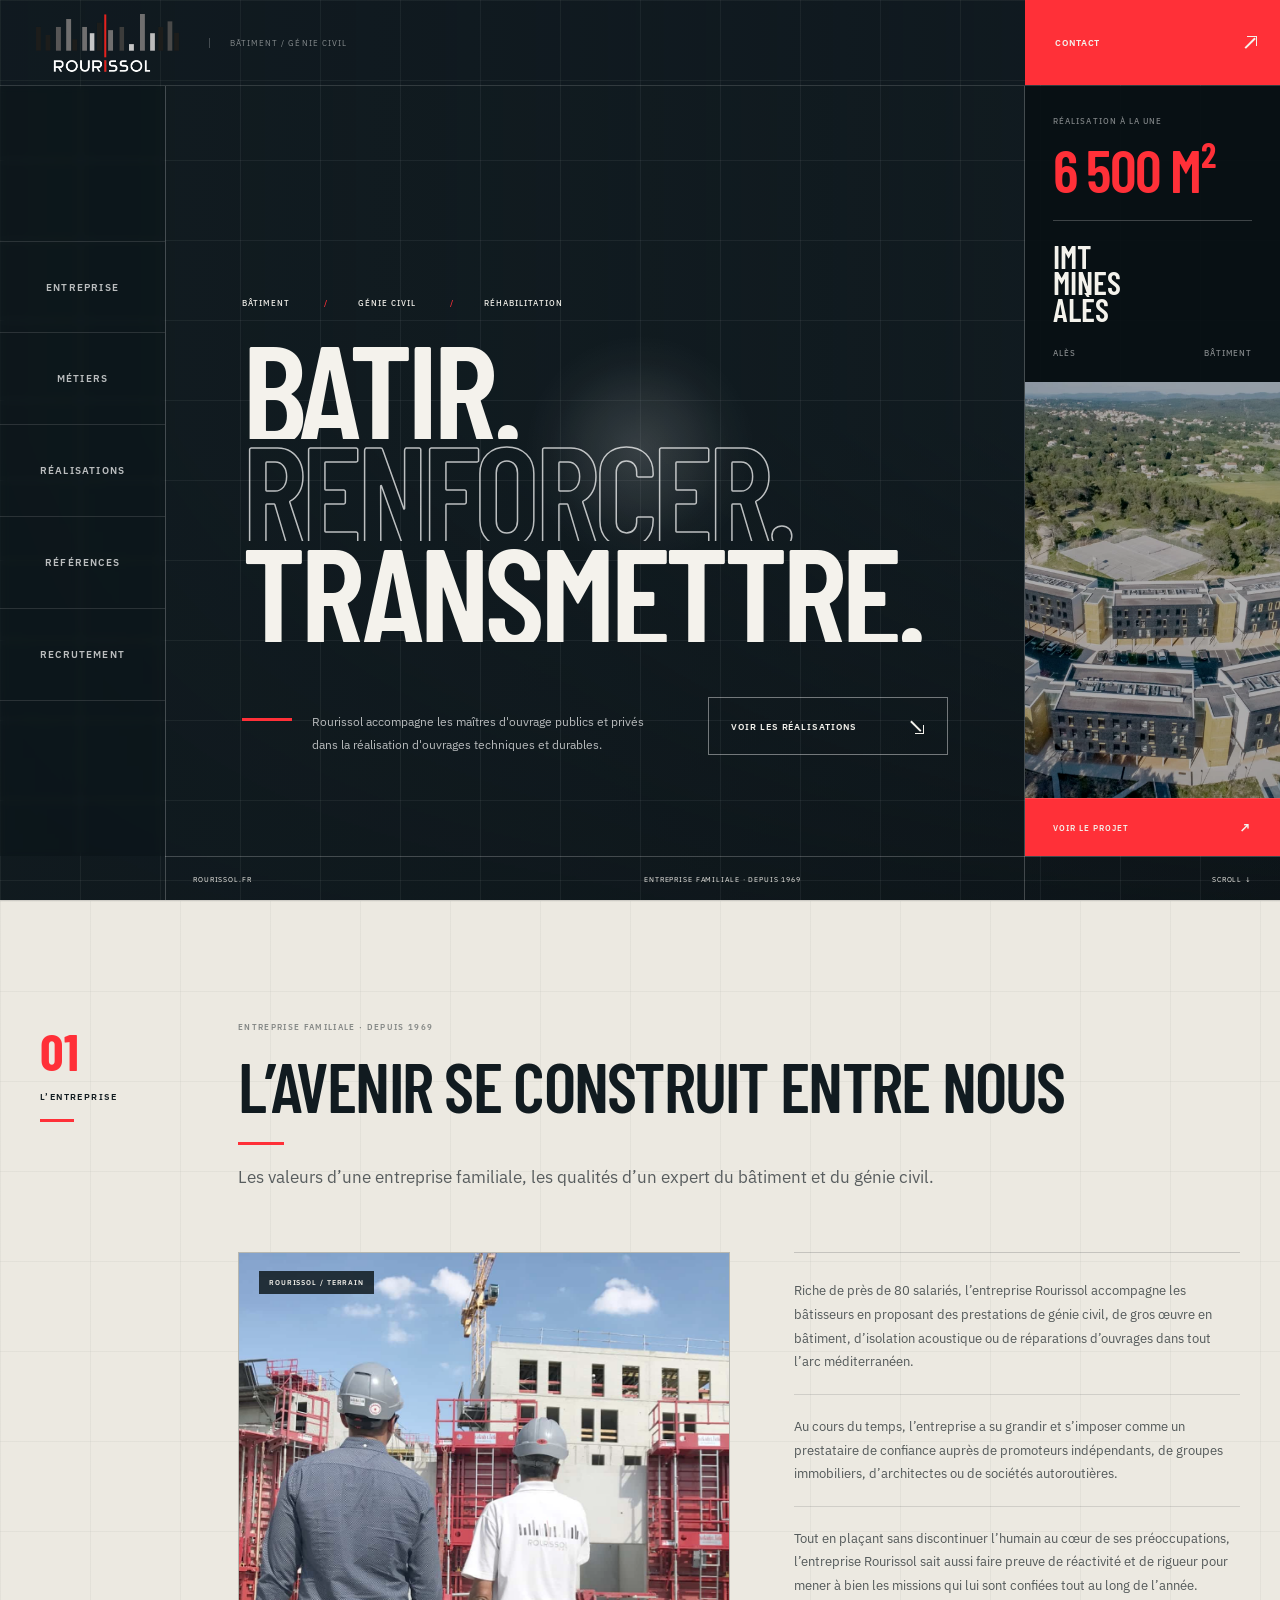
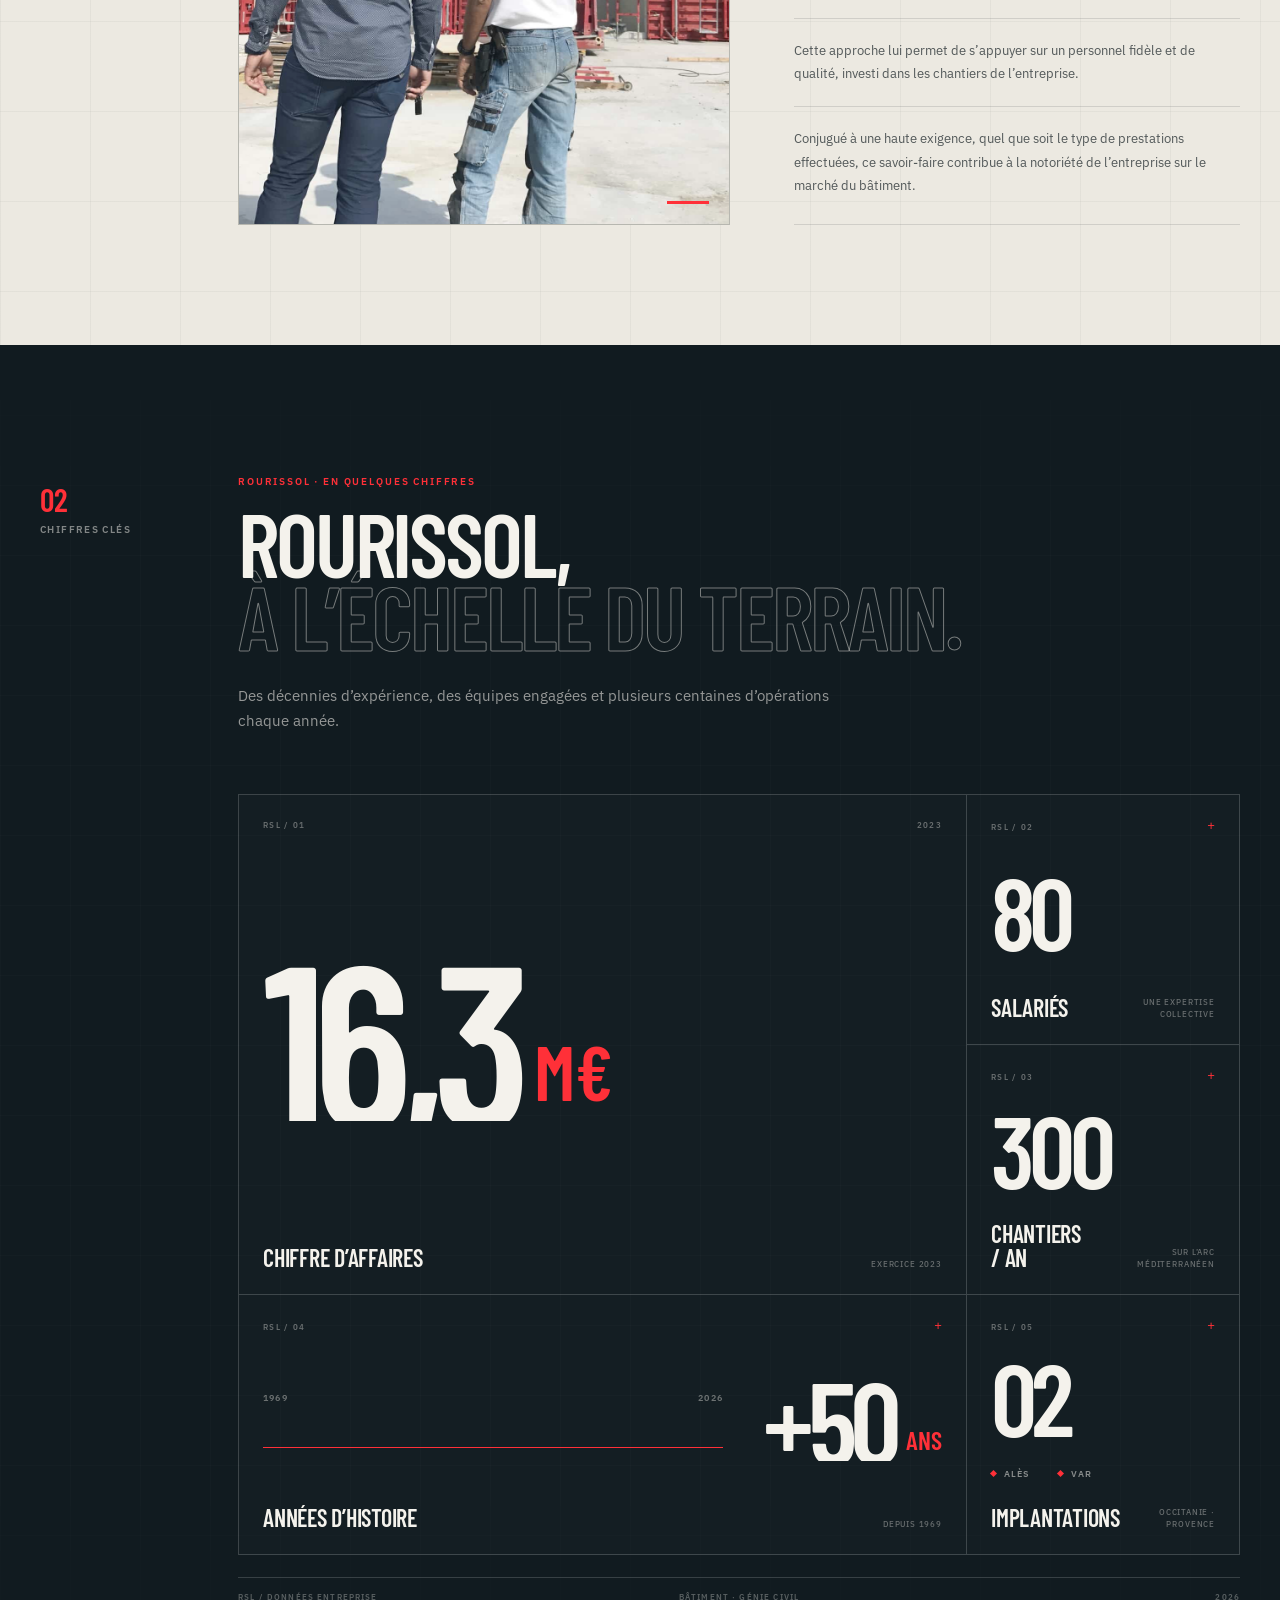
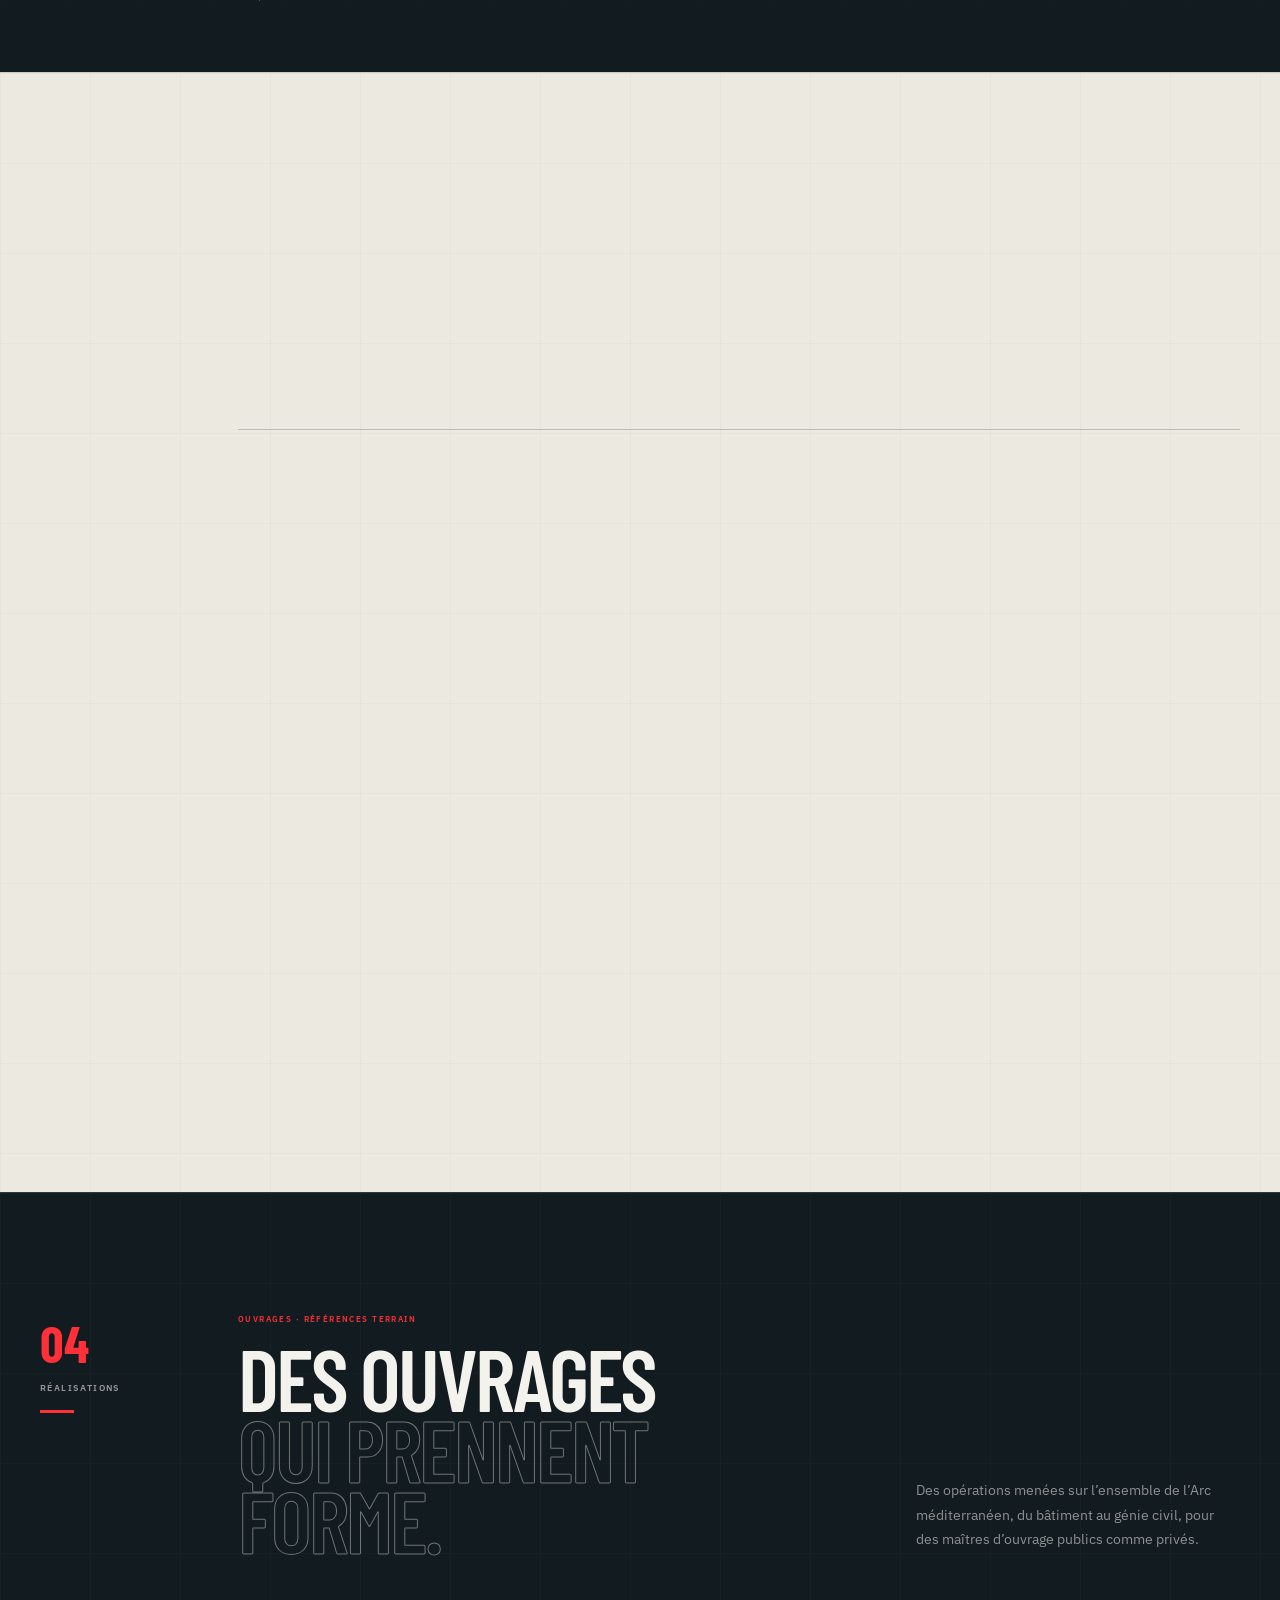
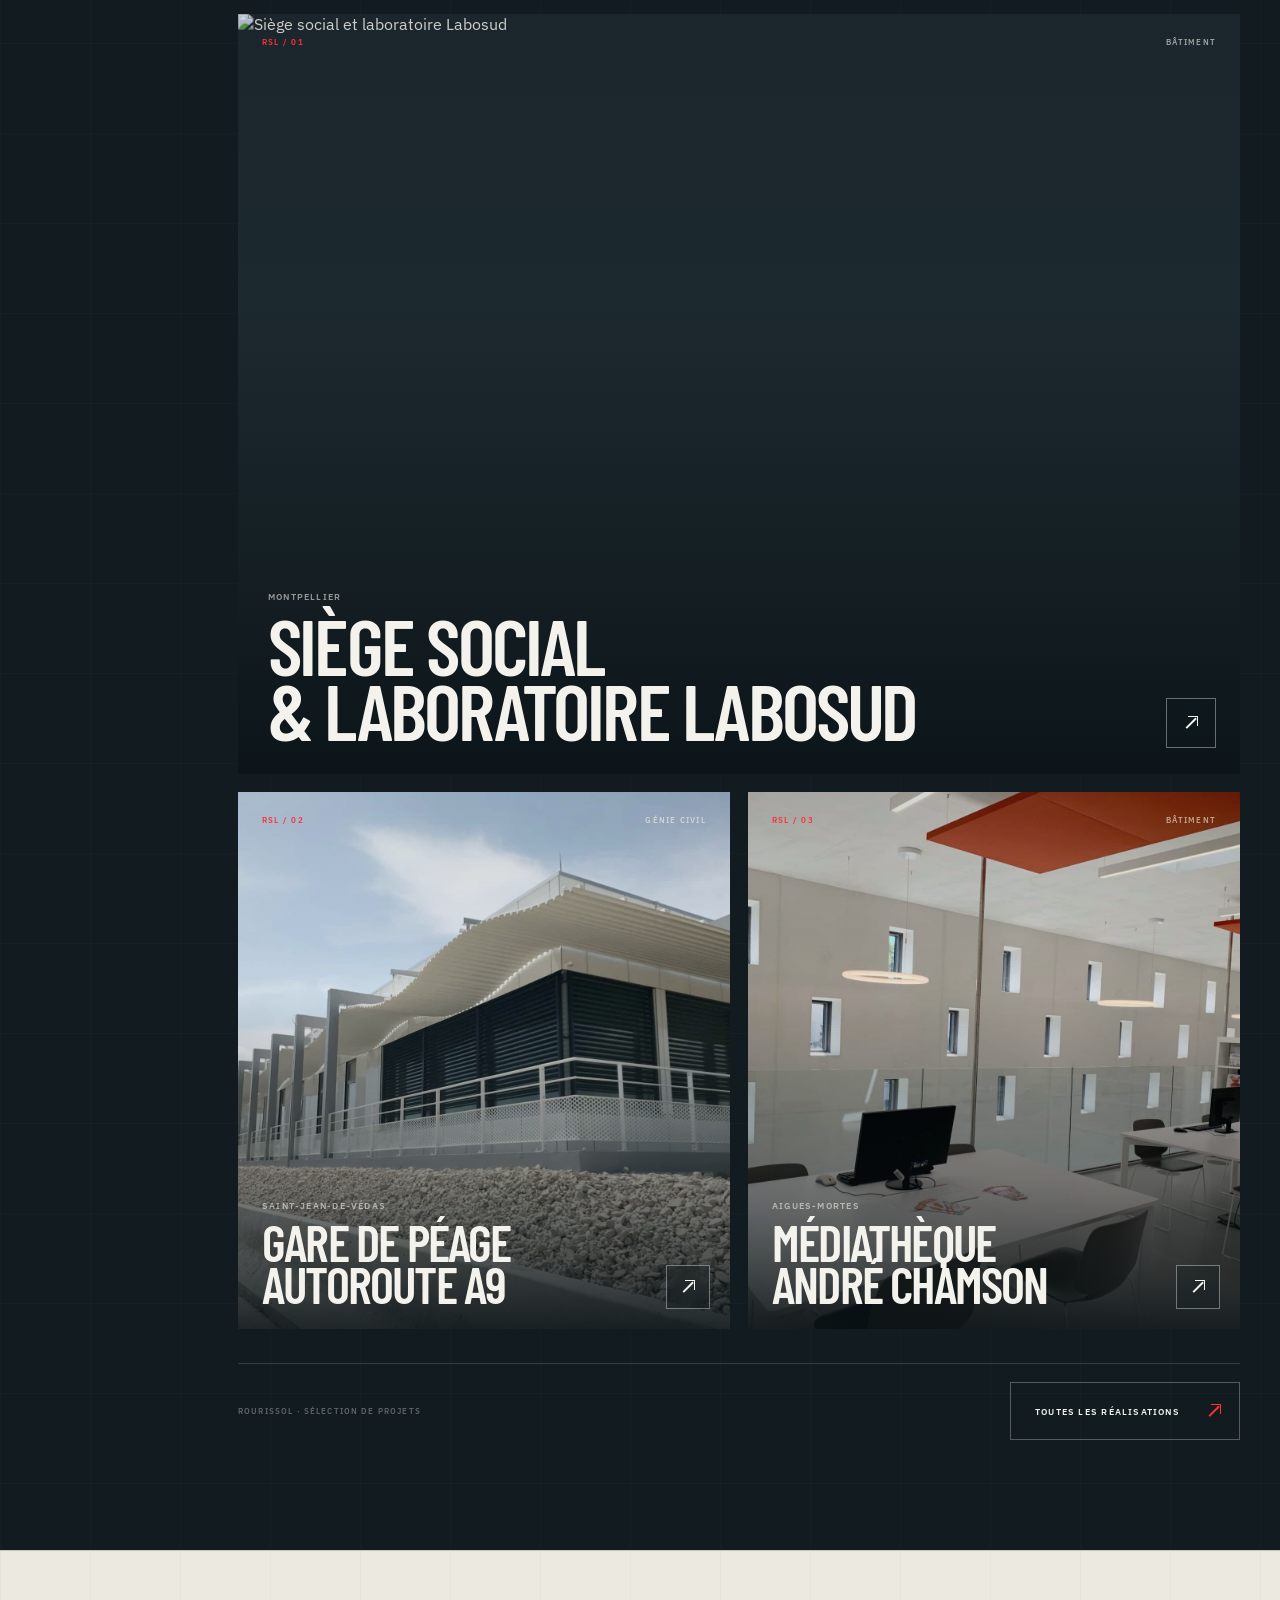
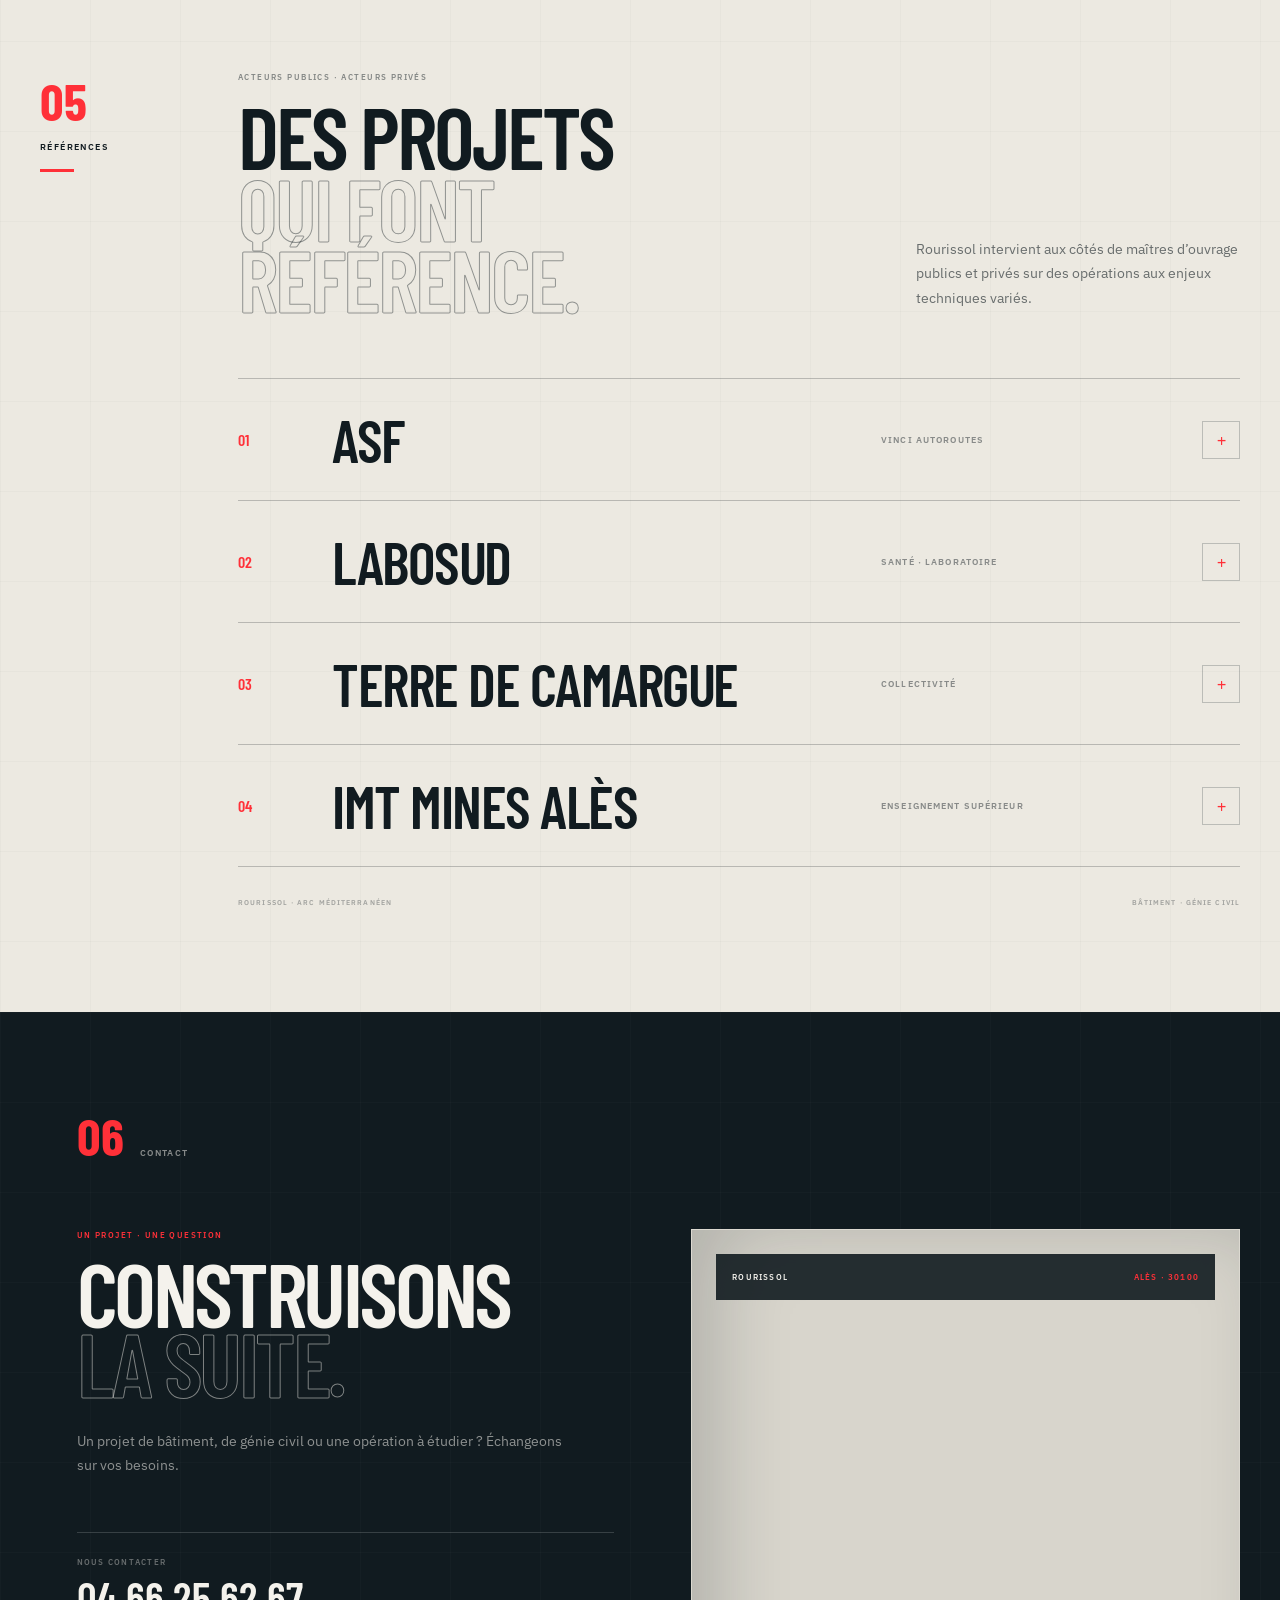
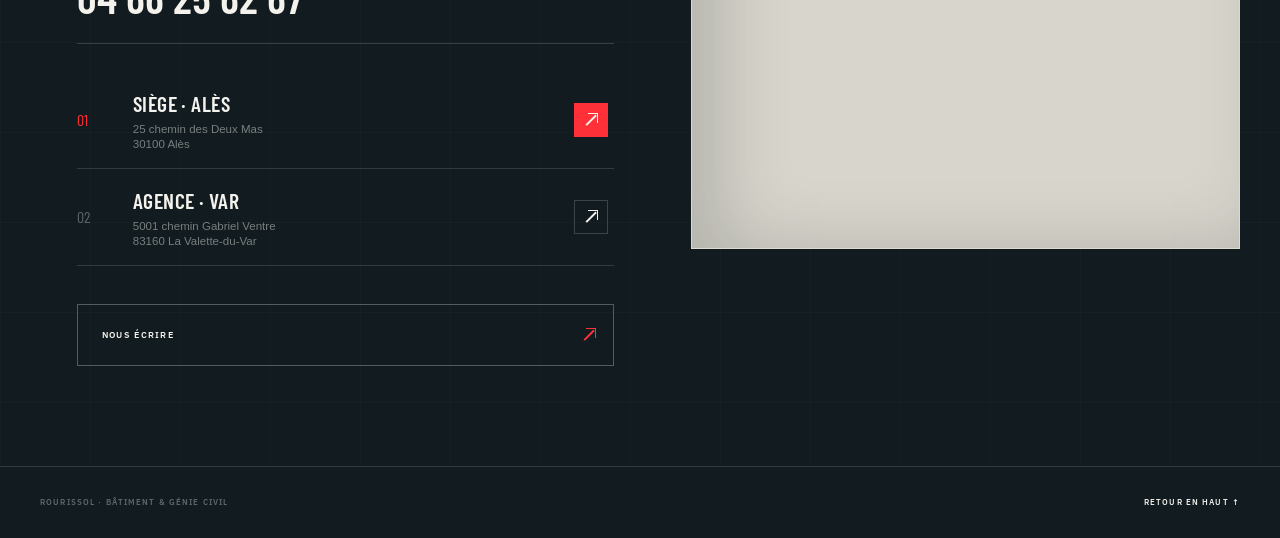
==== commit fce328a1: "Responsive" ====
--- a/index.html
+++ b/index.html
@@ -167,7 +167,9 @@
 
               <a href="realisations.html" class="hero-cta">
                 <span>Voir les réalisations</span>
-                <span class="hero-cta-arrow">↘</span>
+                <span class="hero-cta-arrow">
+                    ↘
+                </span>
               </a>
             </div>
           </div>
@@ -368,7 +370,7 @@
                 </div>
 
                 <div class="keyfigure-history-value">
-                  <span class="keyfigure-value">57</span>
+                  <span class="keyfigure-value">+50</span>
                   <span class="keyfigure-history-unit">ans</span>
                 </div>
               </div>
@@ -460,7 +462,7 @@
                 privés.
               </p>
 
-              <span class="home-metier-arrow" aria-hidden="true"> ↗ </span>
+              <span class="home-metier-arrow" aria-hidden="true"> &#8599;&#65038; </span>
             </a>
 
             <!-- 02 -->
@@ -475,7 +477,7 @@
                 et des ouvrages.
               </p>
 
-              <span class="home-metier-arrow" aria-hidden="true"> ↗ </span>
+              <span class="home-metier-arrow" aria-hidden="true"> &#8599;&#65038; </span>
             </a>
 
             <!-- 03 -->
@@ -490,7 +492,7 @@
                 acoustique.
               </p>
 
-              <span class="home-metier-arrow" aria-hidden="true"> ↗ </span>
+              <span class="home-metier-arrow" aria-hidden="true"> &#8599;&#65038; </span>
             </a>
 
             <!-- 04 -->
@@ -505,7 +507,7 @@
                 existants.
               </p>
 
-              <span class="home-metier-arrow" aria-hidden="true"> ↗ </span>
+              <span class="home-metier-arrow" aria-hidden="true"> &#8599;&#65038; </span>
             </a>
           </div>
 
--- a/css/style.css
+++ b/css/style.css
@@ -2533,36 +2533,242 @@
         display: none;
     }
 
-    .opening-top {
-        width:
-            calc(
-                100% - 60px
-            );
-
-        top: 25px;
-    }
-
-    .opening-content {
-        width: 88%;
-    }
-
-    .opening-logo {
-        width:
-            clamp(
-                220px,
-                65vw,
-                380px
-            );
-    }
-
-    .opening-meta {
-        font-size: 0.65rem;
-    }
-
-    .opening-coordinates {
-        left: 25px;
-        bottom: 30px;
-    }
+    /* =========================================================
+   OPENING — MOBILE
+========================================================= */
+
+.opening {
+    width: 100%;
+    height: 100dvh;
+
+    inset: 0;
+
+    overflow: hidden;
+}
+
+
+/* grille un peu plus adaptée au téléphone */
+
+.opening-grid {
+    background-size:
+        70px
+        70px;
+}
+
+
+/* =========================================================
+   CORNERS
+========================================================= */
+
+.opening-corner {
+    width: 28px;
+    height: 28px;
+}
+
+
+.opening-corner-tl {
+    top:
+        max(
+            24px,
+            env(safe-area-inset-top)
+        );
+
+    left: 24px;
+}
+
+
+.opening-corner-tr {
+    top:
+        max(
+            24px,
+            env(safe-area-inset-top)
+        );
+
+    right: 24px;
+}
+
+
+.opening-corner-bl {
+    left: 24px;
+
+    bottom:
+        max(
+            24px,
+            env(safe-area-inset-bottom)
+        );
+}
+
+
+.opening-corner-br {
+    right: 24px;
+
+    bottom:
+        max(
+            24px,
+            env(safe-area-inset-bottom)
+        );
+}
+
+
+/* =========================================================
+   TOP
+========================================================= */
+
+.opening-top {
+    width: auto;
+
+    top:
+        max(
+            28px,
+            calc(env(safe-area-inset-top) + 8px)
+        );
+
+    left: 50%;
+
+    justify-content: center;
+
+    transform:
+        translateX(-50%);
+
+    white-space: nowrap;
+
+    font-size: 0.5rem;
+
+    letter-spacing: 0.18em;
+}
+
+
+/*
+   Sur mobile on garde un seul intitulé.
+   Ça évite les deux textes aux extrémités
+   comme sur desktop.
+*/
+
+.opening-top span:last-child {
+    display: none;
+}
+
+
+/* =========================================================
+   CONTENT
+========================================================= */
+
+.opening-content {
+    width:
+        calc(
+            100% - 48px
+        );
+
+    max-width: 420px;
+
+    top: 48%;
+
+    left: 50%;
+
+    transform:
+        translate(
+            -50%,
+            -50%
+        );
+}
+
+
+/* référence */
+
+.opening-reference {
+    margin-bottom: 18px;
+
+    font-size: 0.5rem;
+
+    letter-spacing: 0.16em;
+}
+
+
+/* =========================================================
+   LOGO
+========================================================= */
+
+.opening-brand-mask {
+    width: 100%;
+
+    display: flex;
+
+    justify-content: center;
+}
+
+
+.opening-logo {
+    width:
+        min(
+            72vw,
+            310px
+        );
+
+    max-width: 100%;
+
+    height: auto;
+}
+
+
+/* =========================================================
+   RED RULE
+========================================================= */
+
+.opening-rule {
+    width: 100%;
+
+    margin-top: 28px;
+}
+
+
+/* =========================================================
+   META
+========================================================= */
+
+.opening-meta {
+    margin-top: 14px;
+
+    gap: 20px;
+
+    font-size: 0.58rem;
+
+    letter-spacing: 0.11em;
+}
+
+
+.opening-meta span:last-child {
+    text-align: right;
+}
+
+
+/* =========================================================
+   COORDINATES
+========================================================= */
+
+.opening-coordinates {
+    left: 75px;
+    right: 75px;
+
+    width: auto;
+
+    bottom:
+        max(
+            34px,
+            calc(env(safe-area-inset-bottom) + 18px)
+        );
+
+    display: flex;
+
+    justify-content: space-between;
+    align-items: center;
+
+    gap: 20px;
+
+    white-space: nowrap;
+
+    font-size: 0.44rem;
+    letter-spacing: 0.1em;
+}
 }
 
 
@@ -3348,36 +3554,7 @@
     letter-spacing: 0.12em;
 }
 
-.mobile-nav-contact {
-    margin-top: auto;
-
-    position: relative;
-
-    background:
-        var(--signal);
-
-    color:
-        var(--white);
-
-    border-top:
-        0;
-}
-
-
-.mobile-nav-contact:hover {
-    background:
-        var(--signal-dark);
-}
-
-
-.mobile-nav-contact-arrow {
-    margin-left: auto;
-
-    font-size: 1rem;
-
-    color:
-        var(--white);
-}
+
 
 
 .mobile-nav a span {
@@ -4100,4 +4277,197 @@
         line-height: 1.75;
     }
 
+}
+
+/* =========================================================
+   FLÈCHES — VERSION CSS
+   évite les emojis iOS
+========================================================= */
+
+.home-metier-arrow,
+.home-realisation-arrow,
+.home-metiers-cta span:last-child,
+.home-realisations-cta span:last-child,
+.home-contact-location-arrow,
+.home-contact-cta span:last-child,
+.mobile-nav-contact-arrow,
+.nav-contact span:last-child {
+    position: relative;
+
+    font-size: 0 !important;
+
+    color: inherit;
+}
+
+
+/* POINTE */
+
+.home-metier-arrow::before,
+.home-realisation-arrow::before,
+.home-metiers-cta span:last-child::before,
+.home-realisations-cta span:last-child::before,
+.home-contact-location-arrow::before,
+.home-contact-cta span:last-child::before,
+.mobile-nav-contact-arrow::before,
+.nav-contact span:last-child::before {
+    content: "";
+
+    width: 9px;
+    height: 9px;
+
+    position: absolute;
+
+    top: 50%;
+    left: 50%;
+
+    border-top:
+        1.5px solid
+        currentColor;
+
+    border-right:
+        1.5px solid
+        currentColor;
+
+    transform:
+        translate(-30%, -70%);
+}
+
+
+/* DIAGONALE */
+
+.home-metier-arrow::after,
+.home-realisation-arrow::after,
+.home-metiers-cta span:last-child::after,
+.home-realisations-cta span:last-child::after,
+.home-contact-location-arrow::after,
+.home-contact-cta span:last-child::after,
+.mobile-nav-contact-arrow::after,
+.nav-contact span:last-child::after {
+    content: "";
+
+    width: 14px;
+    height: 1.5px;
+
+    position: absolute;
+
+    top: 50%;
+    left: 50%;
+
+    background:
+        currentColor;
+
+    transform:
+        translate(-50%, -50%)
+        rotate(-45deg);
+
+    transform-origin:
+        center;
+}
+
+/* =========================================================
+   HERO CTA ARROW — NO EMOJI IOS
+========================================================= */
+
+.hero-cta-arrow {
+    position: relative;
+
+    width: 18px;
+    height: 18px;
+
+    flex: 0 0 18px;
+
+    font-size: 0 !important;
+}
+
+
+/* POINTE ↘ */
+
+.hero-cta-arrow::before {
+    content: "";
+
+    width: 8px;
+    height: 8px;
+
+    position: absolute;
+
+    right: 1px;
+    bottom: 1px;
+
+    border-right: 1.5px solid currentColor;
+    border-bottom: 1.5px solid currentColor;
+}
+
+
+/* DIAGONALE */
+
+.hero-cta-arrow::after {
+    content: "";
+
+    width: 14px;
+    height: 1.5px;
+
+    position: absolute;
+
+    top: 50%;
+    left: 50%;
+
+    background: currentColor;
+
+    transform:
+        translate(-50%, -50%)
+        rotate(45deg);
+}
+
+/* =========================================================
+   HERO CTA ARROW — NO EMOJI IOS
+========================================================= */
+
+.hero-cta-arrow {
+    position: relative;
+
+    width: 18px;
+    height: 18px;
+
+    flex: 0 0 18px;
+
+    font-size: 0 !important;
+}
+
+
+/* POINTE ↘ */
+
+.hero-cta-arrow::before {
+    content: "";
+
+    width: 8px;
+    height: 8px;
+
+    position: absolute;
+
+    right: 1px;
+    bottom: 1px;
+
+    border-right: 1.5px solid currentColor;
+    border-bottom: 1.5px solid currentColor;
+}
+
+
+/* DIAGONALE */
+
+.hero-cta-arrow::after {
+    content: "";
+
+    width: 14px;
+    height: 1.5px;
+
+    position: absolute;
+
+    top: 50%;
+    left: 50%;
+
+    background: currentColor;
+
+    transform:
+        translate(-50%, -50%)
+        rotate(45deg);
 }
--- a/css/metiers.css
+++ b/css/metiers.css
@@ -981,4 +981,10 @@
             none;
     }
 
+}
+
+.home-metier-arrow {
+    font-family: Arial, Helvetica, sans-serif;
+    font-style: normal;
+    font-variant-emoji: text;
 }
